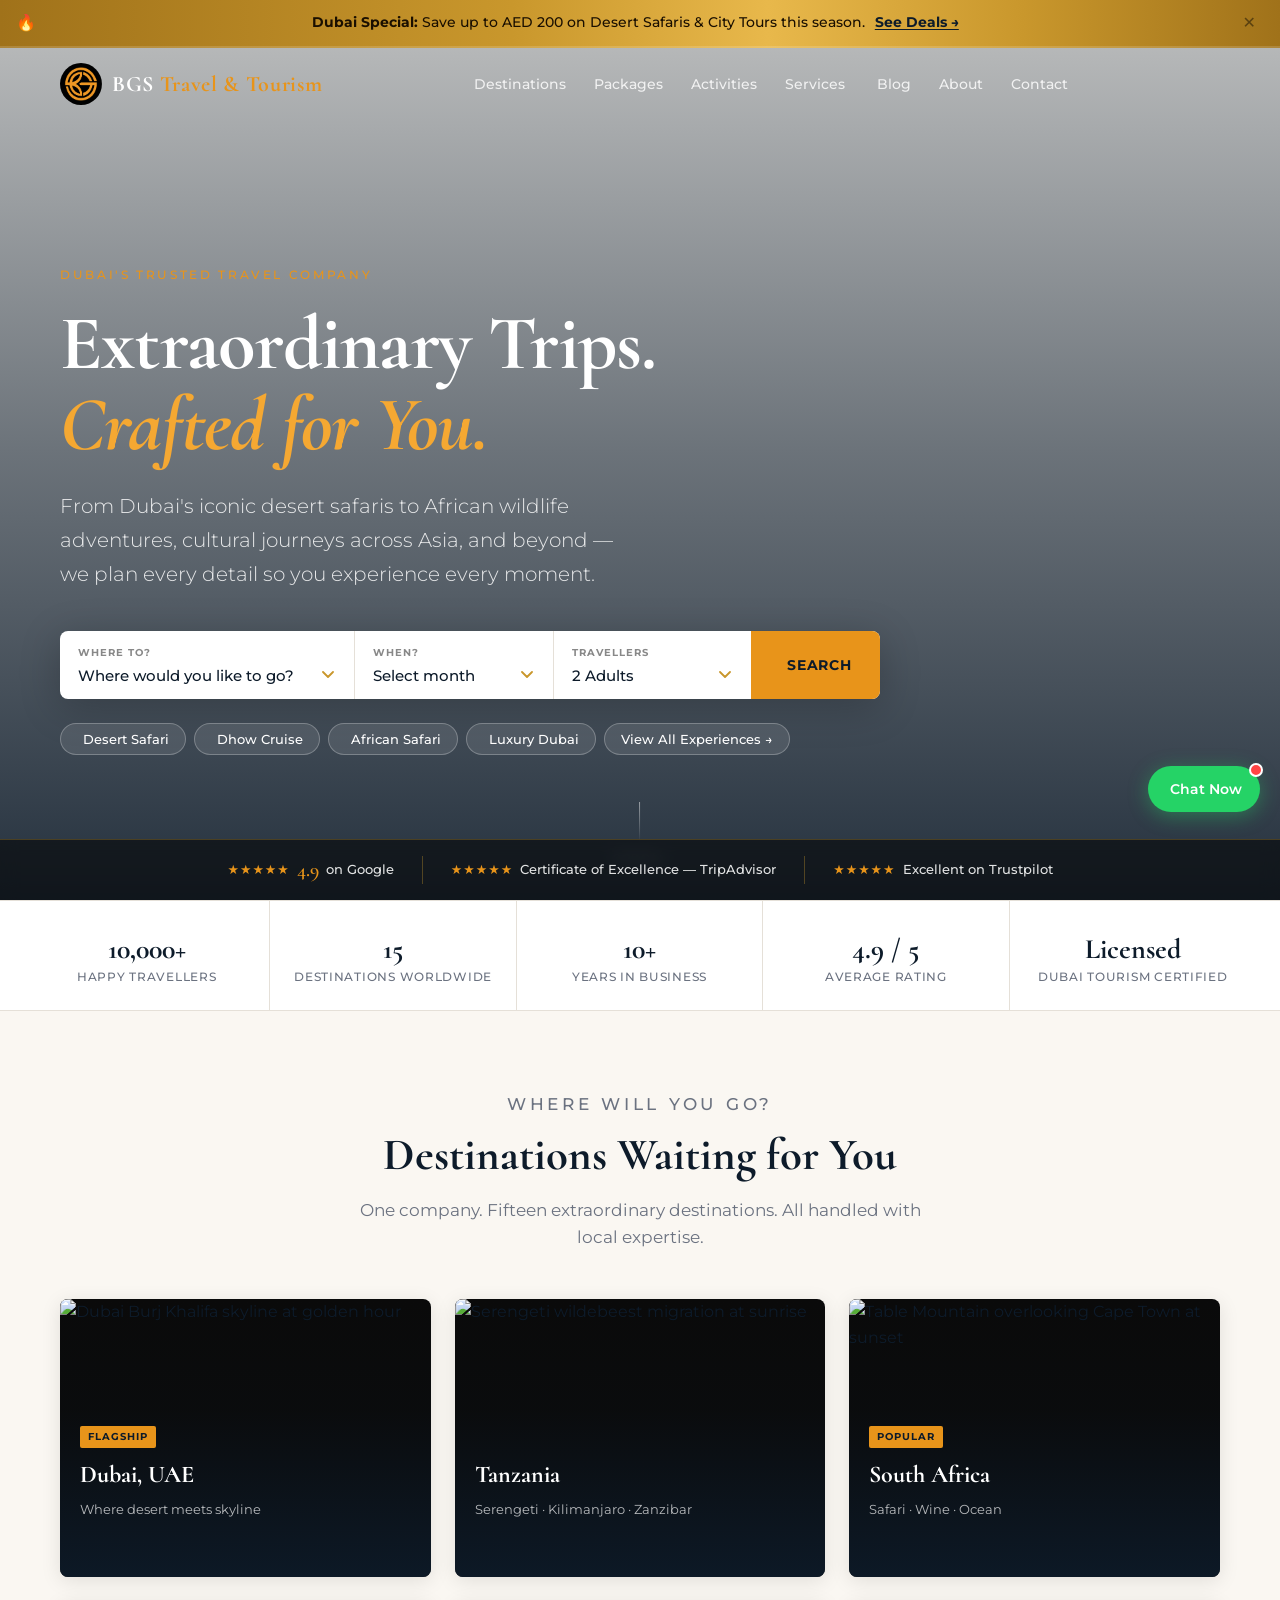
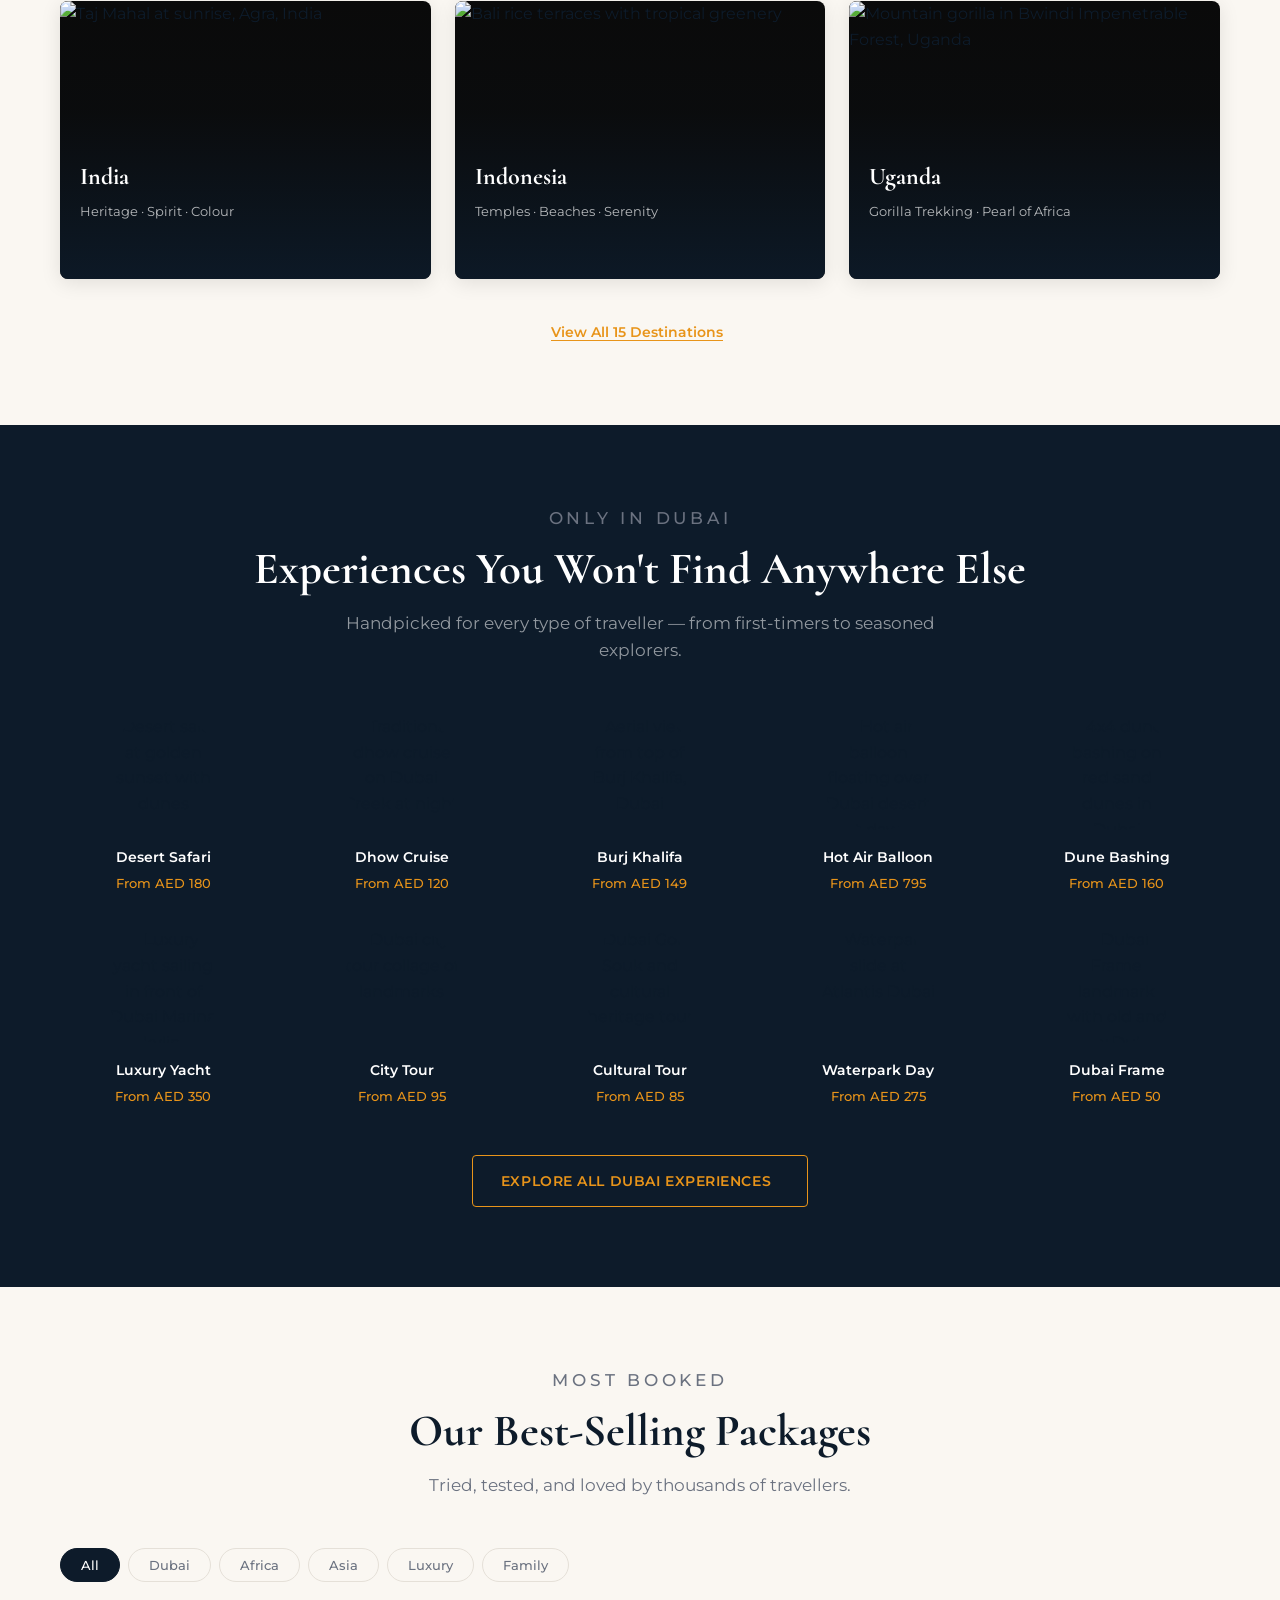
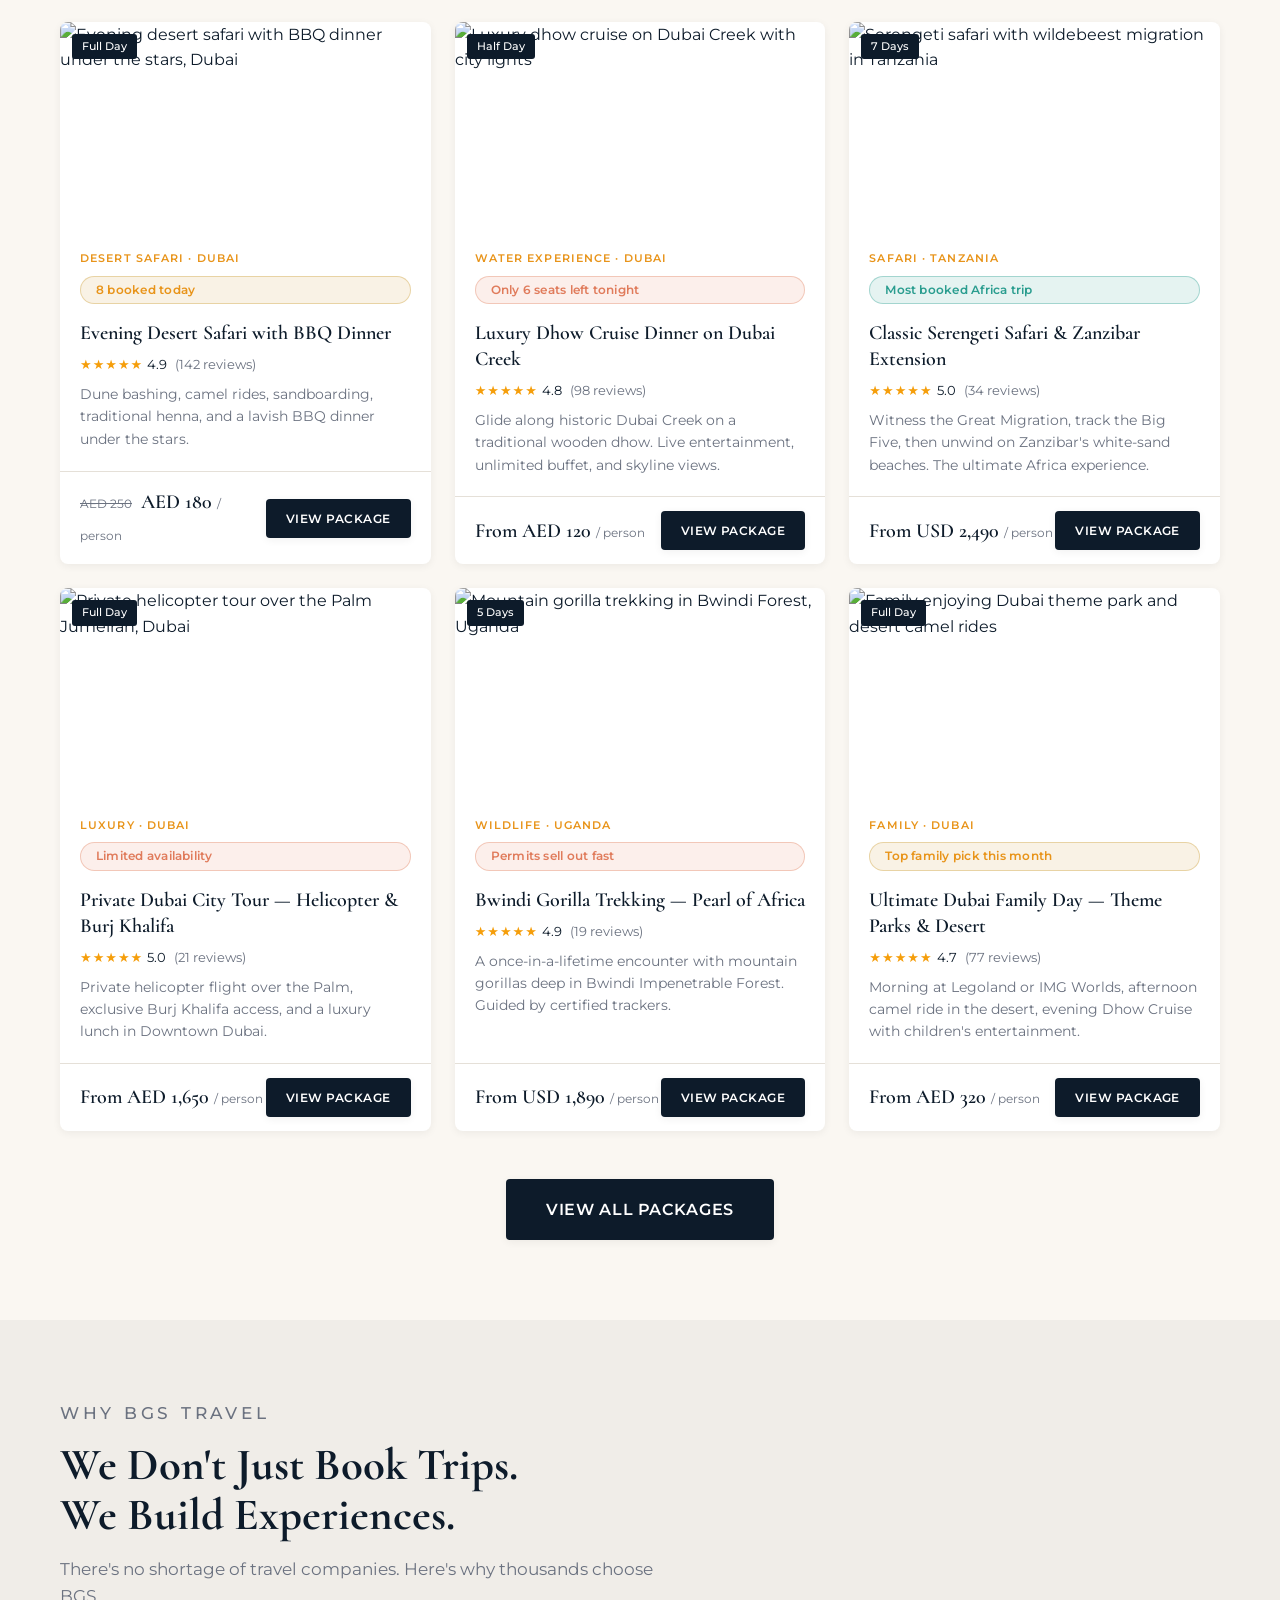
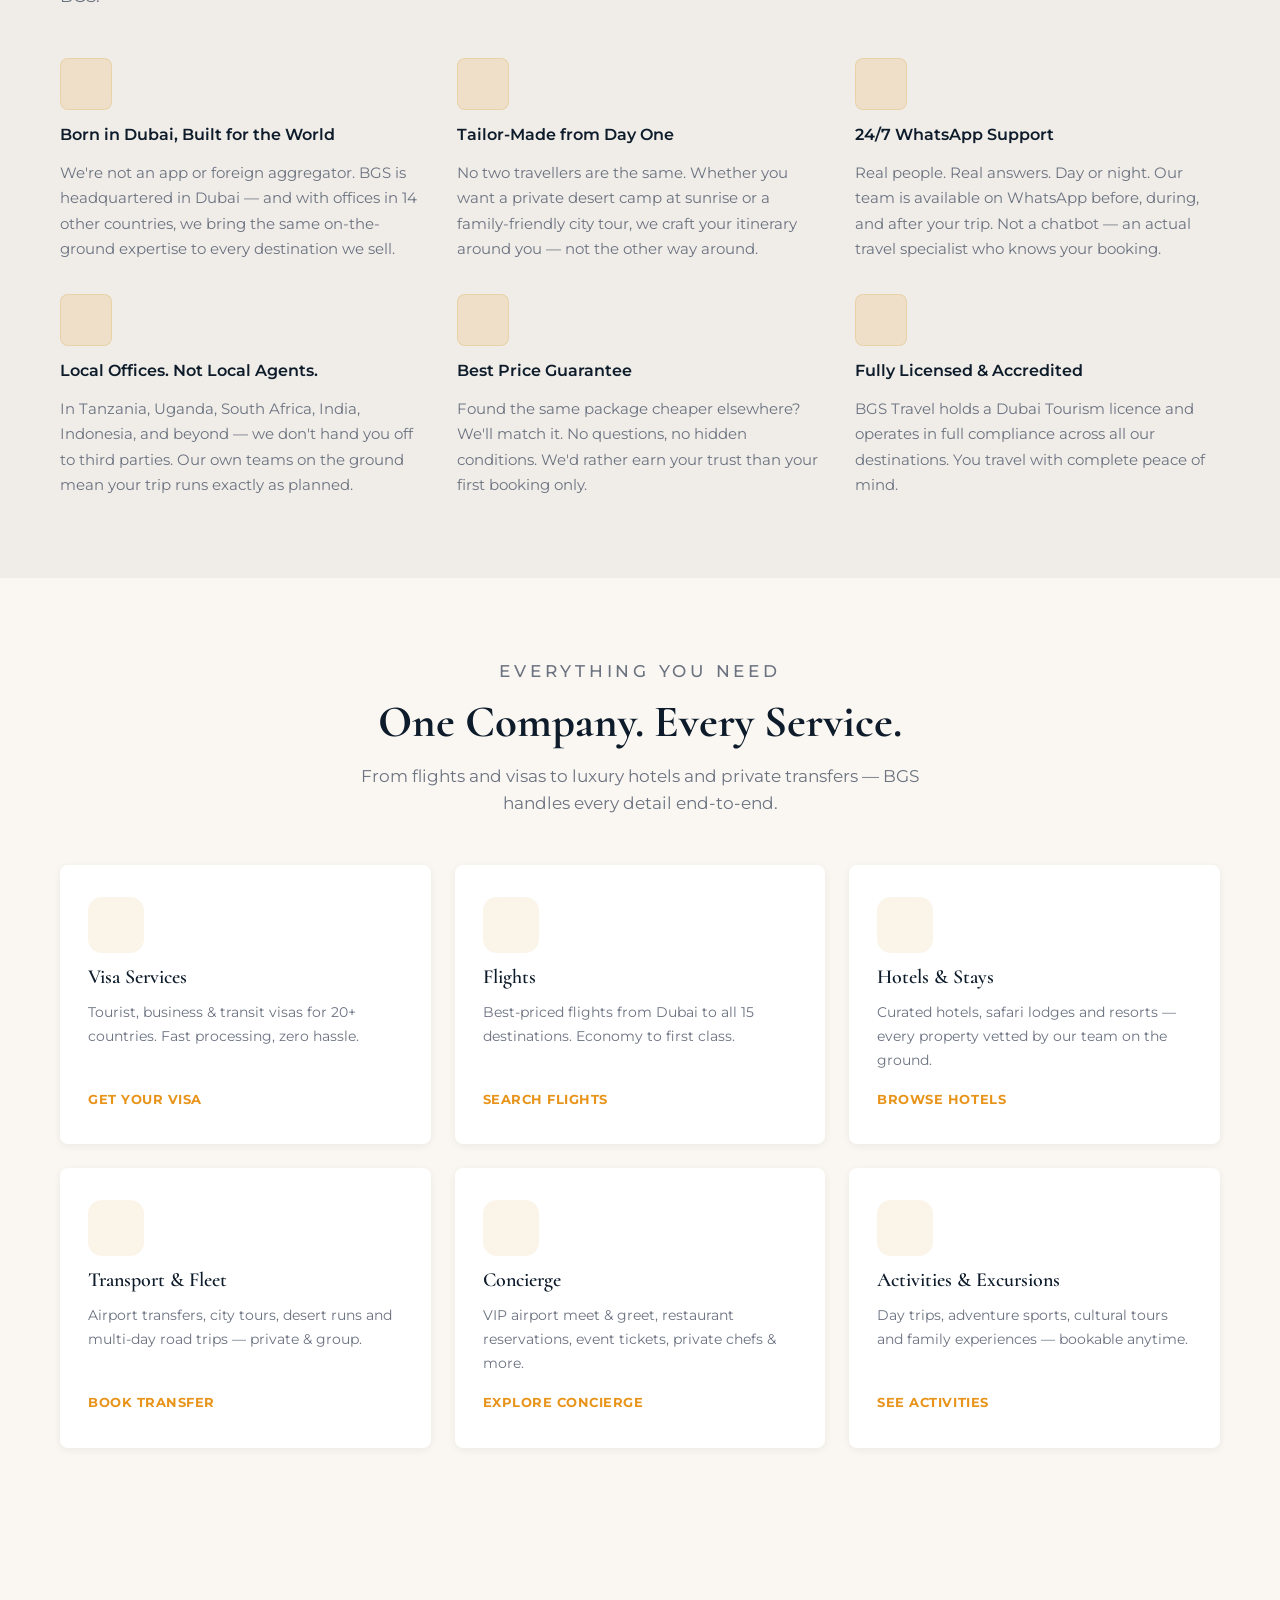
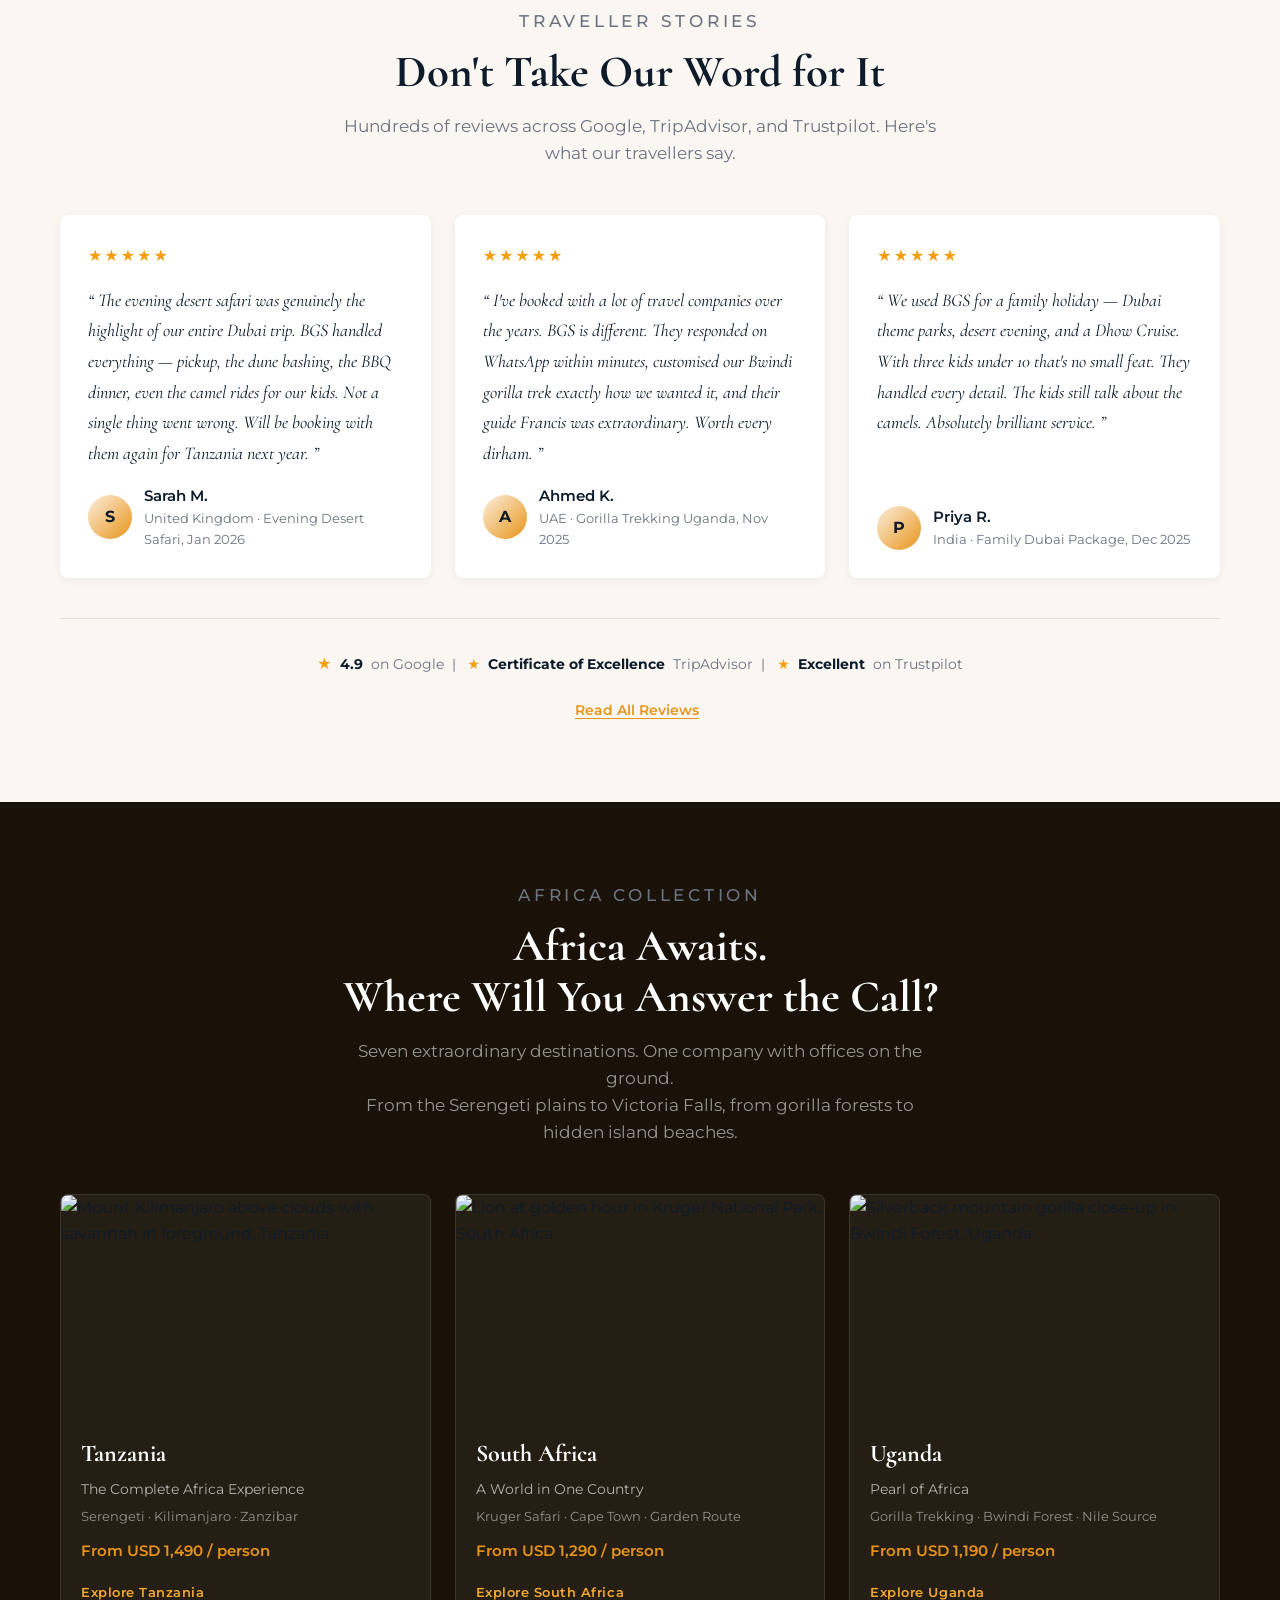
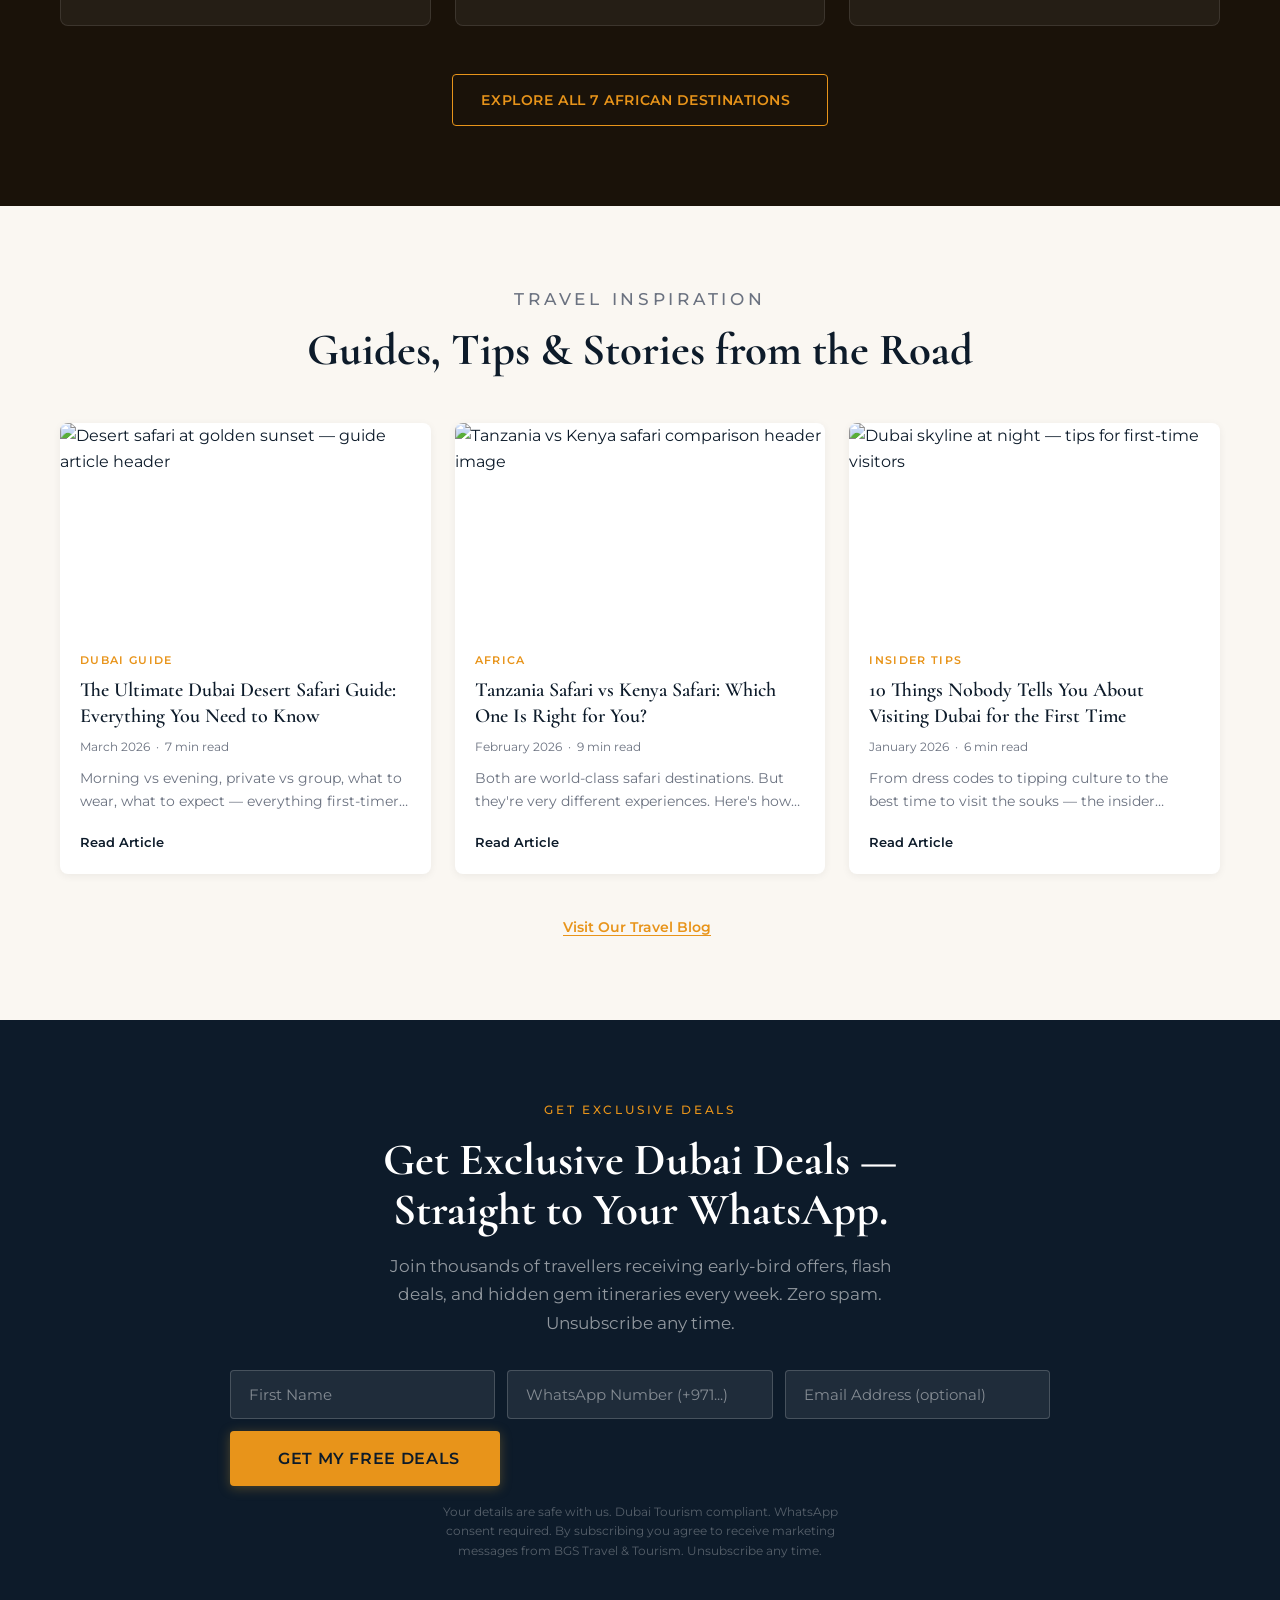
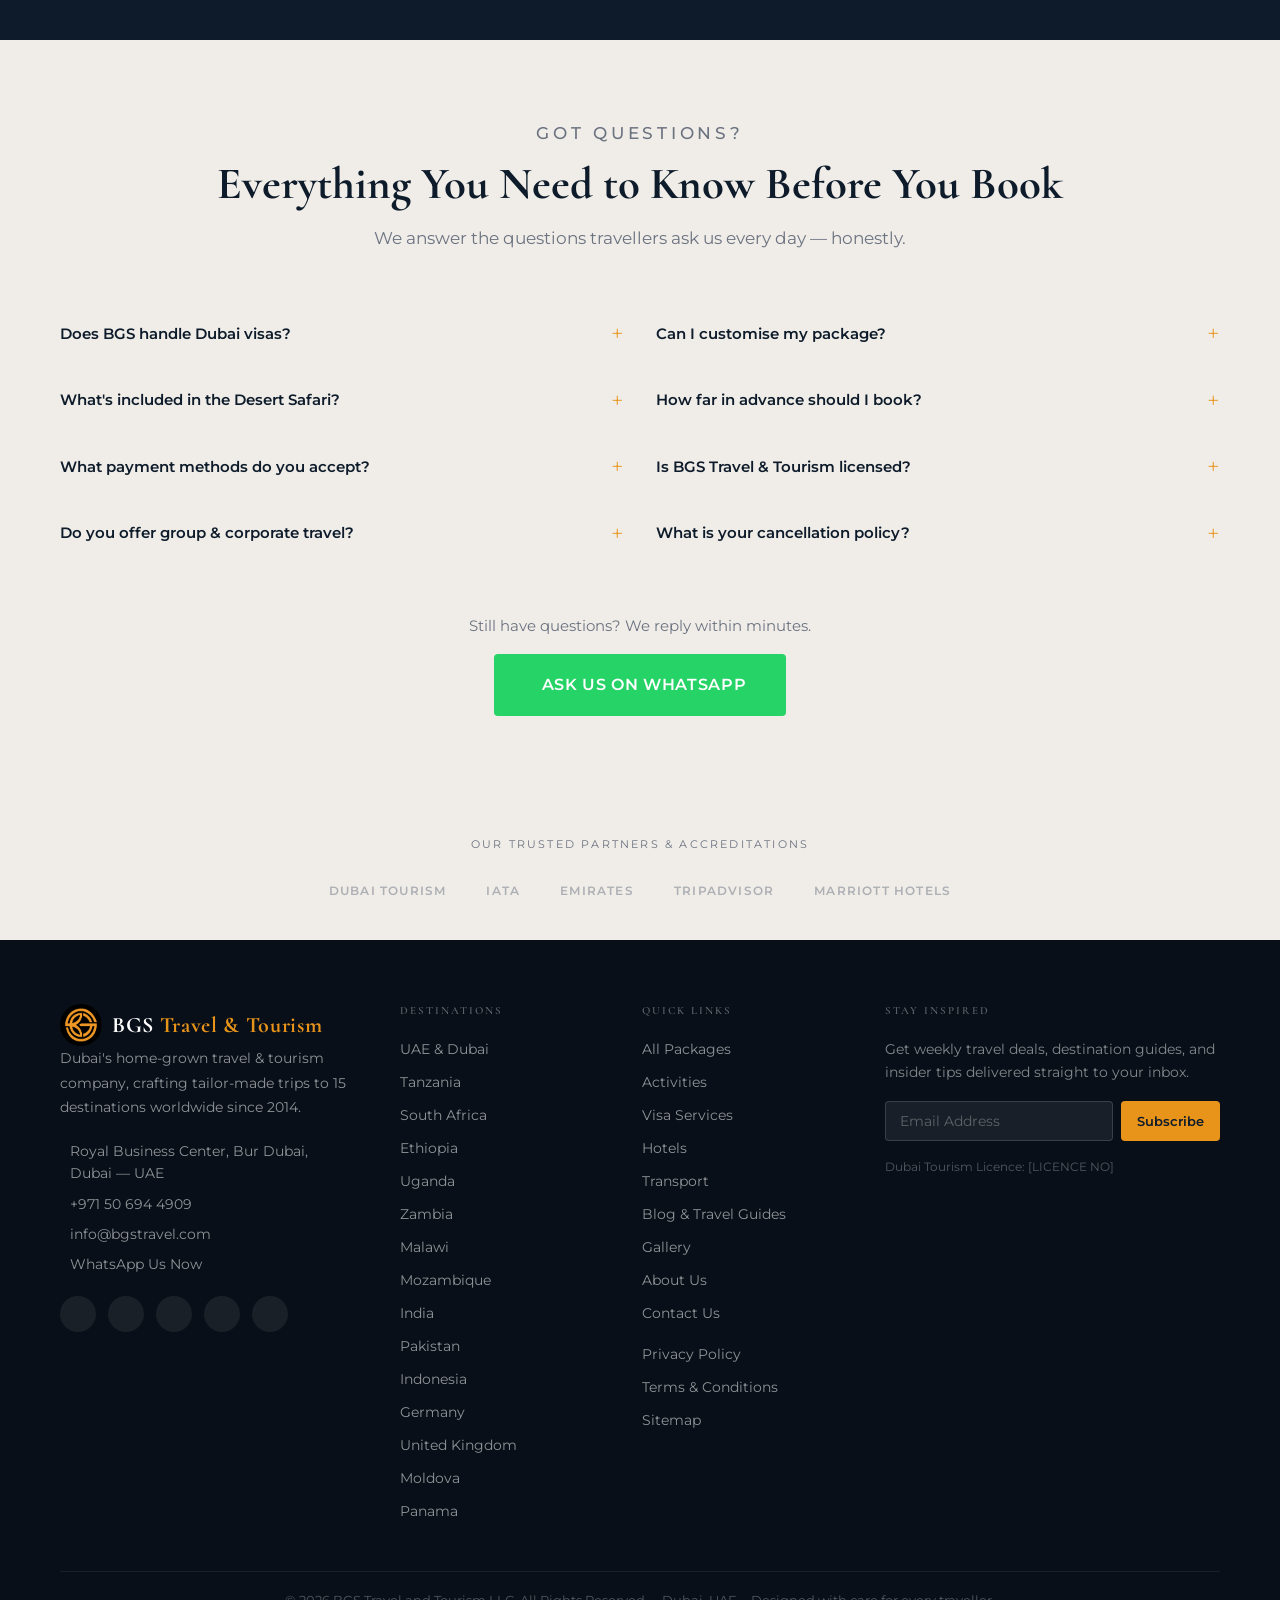
==== src/index.html @ de98aa69 "Initial BGS Travel & Tourism website" ====
<!DOCTYPE html>
<html lang="en">
<head>
  <meta charset="UTF-8" />
  <meta name="viewport" content="width=device-width, initial-scale=1.0" />
  <title>BGS Travel &amp; Tourism | Dubai Tours, Safari Packages &amp; Worldwide Trips</title>
  <meta name="description" content="Dubai's trusted travel company. Expert-crafted desert safaris, dhow cruises, African safaris, and tailor-made trips to 15 destinations worldwide. Get a free quote today." />
  <meta property="og:title" content="BGS Travel &amp; Tourism | Dubai Tours, Safari Packages &amp; Worldwide Trips" />
  <meta property="og:description" content="Dubai's trusted travel company. Expert-crafted desert safaris, dhow cruises, African safaris, and tailor-made trips to 15 destinations worldwide." />
  <meta property="og:type" content="website" />
  <meta property="og:image" content="https://bgstravelandtourism.netlify.app/assets/images/BGS Logo white and black_1.png" />
  <meta property="og:url" content="https://bgstravelandtourism.netlify.app/" />
  <meta property="og:site_name" content="BGS Travel &amp; Tourism" />
  <meta name="twitter:card" content="summary_large_image" />
  <meta name="twitter:title" content="BGS Travel &amp; Tourism | Dubai Tours, Safari &amp; Worldwide Trips" />
  <meta name="twitter:description" content="Dubai's trusted travel company. Desert safaris, dhow cruises, African safaris &amp; tailor-made trips to 15 destinations. Get a free quote today." />
  <meta name="geo.region" content="AE-DU" />
  <meta name="geo.placename" content="Dubai, UAE" />
  <link rel="canonical" href="https://bgstravelandtourism.netlify.app/" />
  <link rel="stylesheet" href="css/style.css" />
  <link rel="icon" type="image/png" href="assets/images/BGS Logo white and black_1.png" />
  <link rel="apple-touch-icon" href="assets/images/BGS Logo white and black_1.png" />
  <!-- Remix Icons (free open source icon set) -->
  <link href="https://cdn.jsdelivr.net/npm/remixicon@4.3.0/fonts/remixicon.css" rel="stylesheet" />

  <!-- JSON-LD Structured Data -->
  <script type="application/ld+json">
  {
    "@context": "https://schema.org",
    "@graph": [
      {
        "@type": "TravelAgency",
        "@id": "https://bgstravelandtourism.netlify.app/#organization",
        "name": "BGS Travel & Tourism",
        "url": "https://bgstravelandtourism.netlify.app/",
        "logo": "https://bgstravelandtourism.netlify.app/assets/images/BGS Logo white and black_1.png",
        "description": "Dubai-based travel and tourism company offering bespoke packages, tours, and excursions across UAE and 14 global destinations.",
        "address": {
          "@type": "PostalAddress",
          "streetAddress": "Royal Business Center, Bur Dubai",
          "addressLocality": "Dubai",
          "addressCountry": "AE"
        },
        "telephone": "+971506944909",
        "email": "info@bgstravel.com",
        "contactPoint": {
          "@type": "ContactPoint",
          "telephone": "+971506944909",
          "contactType": "customer service",
          "availableLanguage": ["English", "Arabic", "Hindi", "Urdu"]
        },
        "sameAs": [],
        "areaServed": ["AE","TZ","ZA","UG","ET","ZM","MW","MZ","IN","PK","ID","DE","GB","MD","PA"],
        "priceRange": "$$",
        "aggregateRating": {
          "@type": "AggregateRating",
          "ratingValue": "4.9",
          "reviewCount": "342",
          "bestRating": "5"
        }
      },
      {
        "@type": "WebSite",
        "@id": "https://bgstravelandtourism.netlify.app/#website",
        "url": "https://bgstravelandtourism.netlify.app/",
        "name": "BGS Travel & Tourism",
        "publisher": {"@id": "https://bgstravelandtourism.netlify.app/#organization"},
        "potentialAction": {
          "@type": "SearchAction",
          "target": "https://bgstravelandtourism.netlify.app/packages.html?destination={search_term_string}",
          "query-input": "required name=search_term_string"
        }
      },
      {
        "@type": "FAQPage",
        "mainEntity": [
          {
            "@type": "Question",
            "name": "Does BGS Travel & Tourism arrange Dubai visas?",
            "acceptedAnswer": {
              "@type": "Answer",
              "text": "Yes. BGS Travel & Tourism handles UAE tourist visas, transit visas, and residency visas end-to-end. We also process East Africa eVisas, Schengen, UK, India, and 20+ other country visas with a 98% approval rate."
            }
          },
          {
            "@type": "Question",
            "name": "How do I book a desert safari in Dubai?",
            "acceptedAnswer": {
              "@type": "Answer",
              "text": "Simply WhatsApp us on +971 50 694 4909 or use our online booking form. We offer morning, evening, and overnight desert safari options with pickup from all Dubai hotels."
            }
          },
          {
            "@type": "Question",
            "name": "Do you offer custom/private tour packages?",
            "acceptedAnswer": {
              "@type": "Answer",
              "text": "Absolutely. All BGS packages can be fully customised — private transport, custom itineraries, solo, couple, family or group travel. Contact us on WhatsApp and we'll design your perfect trip."
            }
          },
          {
            "@type": "Question",
            "name": "Which African countries does BGS Travel cover?",
            "acceptedAnswer": {
              "@type": "Answer",
              "text": "BGS Travel & Tourism has offices in Tanzania, South Africa, Uganda, Ethiopia, Zambia, Malawi, and Mozambique. We offer safaris, gorilla trekking, Victoria Falls tours, and more across East and Southern Africa."
            }
          },
          {
            "@type": "Question",
            "name": "Is BGS Travel & Tourism licensed in Dubai?",
            "acceptedAnswer": {
              "@type": "Answer",
              "text": "Yes. BGS Travel & Tourism holds a valid Dubai Tourism licence and is fully compliant with all UAE travel regulations. We are also IATA-affiliated."
            }
          },
          {
            "@type": "Question",
            "name": "What payment methods do you accept?",
            "acceptedAnswer": {
              "@type": "Answer",
              "text": "We accept bank transfers, cash, credit/debit cards, and online payment links. Full payment or deposit options are available depending on the package."
            }
          }
        ]
      }
    ]
  }
  </script>
</head>
<body>

<!-- ============================================================
     ANNOUNCEMENT BAR — CRO: Urgency + Offer
     ============================================================ -->
<div class="announcement-bar" id="announcementBar" role="banner" aria-label="Special offer">
  <div class="announcement-bar__inner">
    <span class="announcement-bar__icon">🔥</span>
    <span class="announcement-bar__text">
      <strong>Dubai Special:</strong> Save up to AED 200 on Desert Safaris &amp; City Tours this season.
      <a href="#packages" class="announcement-bar__link">See Deals →</a>
    </span>
    <button class="announcement-bar__close" id="announcementClose" aria-label="Dismiss announcement">✕</button>
  </div>
</div>

<!-- ============================================================
     NAVIGATION
     ============================================================ -->
<nav class="nav" id="mainNav" role="navigation" aria-label="Main navigation">
  <div class="nav__inner">

    <!-- Logo -->
    <a href="index.html" class="nav__logo" aria-label="BGS Travel &amp; Tourism — Home">
      <img src="assets/images/BGS Logo white and black_1.png" alt="BGS Travel &amp; Tourism" class="nav__logo-img" />
      <span class="nav__logo-text">BGS <span>Travel & Tourism</span></span>
    </a>

    <!-- Desktop links -->
    <ul class="nav__links" role="list">
      <li><a href="destinations.html" class="nav__link">Destinations</a></li>
      <li><a href="packages.html" class="nav__link">Packages</a></li>
      <li><a href="activities.html" class="nav__link">Activities</a></li>
      <li class="nav__dropdown-wrap">
        <button class="nav__link nav__link--dropdown" aria-expanded="false" aria-haspopup="true" id="servicesDropBtn">
          Services <i class="ri-arrow-down-s-line nav__dropdown-arrow"></i>
        </button>
        <ul class="nav__dropdown" role="menu" aria-labelledby="servicesDropBtn">
          <li role="none"><a href="visa.html"       class="nav__dropdown-item" role="menuitem"><i class="ri-passport-line"></i>        Visa Services</a></li>
          <li role="none"><a href="flights.html"    class="nav__dropdown-item" role="menuitem"><i class="ri-flight-takeoff-line"></i>  Flights</a></li>
          <li role="none"><a href="hotels.html"     class="nav__dropdown-item" role="menuitem"><i class="ri-hotel-line"></i>           Hotels &amp; Stays</a></li>
          <li role="none"><a href="transport.html"  class="nav__dropdown-item" role="menuitem"><i class="ri-car-line"></i>             Transport &amp; Fleet</a></li>
          <li role="none"><a href="concierge.html"  class="nav__dropdown-item" role="menuitem"><i class="ri-vip-crown-line"></i>       Concierge</a></li>
        </ul>
      </li>
      <li><a href="#blog" class="nav__link">Blog</a></li>
      <li><a href="about.html" class="nav__link">About</a></li>
      <li><a href="contact.html" class="nav__link">Contact</a></li>
    </ul>

    <!-- Actions -->
    <div class="nav__actions">
      <a href="https://wa.me/971506944909?text=Hi%20BGS%20Travel%2C%20I%27d%20like%20to%20plan%20a%20trip"
         class="btn btn--primary btn--sm"
         target="_blank"
         rel="noopener noreferrer"
         style="display:none"
         id="navBookBtn">
        Book Now
      </a>
      <!-- Hamburger -->
      <button class="nav__hamburger" id="hamburgerBtn" aria-label="Open menu" aria-expanded="false">
        <span></span><span></span><span></span>
      </button>
    </div>
  </div>
</nav>

<!-- Mobile drawer overlay -->
<div class="nav__overlay" id="navOverlay" aria-hidden="true"></div>

<!-- Mobile drawer -->
<aside class="nav__drawer" id="navDrawer" aria-label="Mobile navigation" aria-hidden="true">
  <div class="nav__drawer-header">
    <div class="nav__logo">
      <img src="assets/images/BGS Logo white and black_1.png" alt="BGS Travel &amp; Tourism" class="nav__logo-img" />
      <span class="nav__logo-text">BGS <span>Travel & Tourism</span></span>
    </div>
    <button class="nav__drawer-close" id="drawerClose" aria-label="Close menu">&#x2715;</button>
  </div>

  <nav class="nav__drawer-links">
    <a href="destinations.html" class="nav__drawer-link"><i class="ri-map-pin-line"></i> Destinations</a>
    <a href="packages.html" class="nav__drawer-link"><i class="ri-suitcase-line"></i> Packages</a>
    <a href="activities.html" class="nav__drawer-link"><i class="ri-riding-line"></i> Activities</a>

    <!-- Services accordion -->
    <button class="nav__drawer-link nav__drawer-accordion" id="drawerServicesBtn" aria-expanded="false">
      <span><i class="ri-service-line"></i> Services</span>
      <i class="ri-arrow-down-s-line nav__drawer-accordion-arrow"></i>
    </button>
    <div class="nav__drawer-subnav" id="drawerServicesNav" aria-hidden="true">
      <a href="visa.html"       class="nav__drawer-sublink"><i class="ri-passport-line"></i>       Visa Services</a>
      <a href="flights.html"    class="nav__drawer-sublink"><i class="ri-flight-takeoff-line"></i> Flights</a>
      <a href="hotels.html"     class="nav__drawer-sublink"><i class="ri-hotel-line"></i>          Hotels &amp; Stays</a>
      <a href="transport.html"  class="nav__drawer-sublink"><i class="ri-car-line"></i>            Transport &amp; Fleet</a>
      <a href="concierge.html"  class="nav__drawer-sublink"><i class="ri-vip-crown-line"></i>      Concierge</a>
    </div>

    <a href="#blog" class="nav__drawer-link"><i class="ri-article-line"></i> Blog</a>
    <a href="about.html" class="nav__drawer-link"><i class="ri-team-line"></i> About Us</a>
    <a href="contact.html" class="nav__drawer-link"><i class="ri-phone-line"></i> Contact</a>
  </nav>

  <div class="nav__drawer-cta">
    <a href="https://wa.me/971506944909?text=Hi%20BGS%20Travel%2C%20I%27d%20like%20to%20plan%20a%20trip"
       class="btn btn--primary btn--full"
       target="_blank" rel="noopener noreferrer">
      <i class="ri-whatsapp-line"></i> Book Now on WhatsApp
    </a>
  </div>
</aside>


<!-- ============================================================
     SECTION 1 — HERO
     ============================================================ -->
<section class="hero" id="home" aria-label="Hero — BGS Travel and Tourism">

  <div class="hero__bg" aria-hidden="true">
    <!--
      PRODUCTION: Replace this div with a <video> tag:
      <video class="hero__video" autoplay muted loop playsinline poster="assets/images/hero-fallback.jpg">
        <source src="assets/video/dubai-hero.webm" type="video/webm">
        <source src="assets/video/dubai-hero.mp4" type="video/mp4">
      </video>
    -->
    <img
      class="hero__img"
      src="https://images.unsplash.com/photo-1580674684081-7617fbf3d745?w=1920&q=80"
      alt="Dubai skyline at golden hour with Burj Khalifa and desert dunes"
      loading="eager"
      fetchpriority="high"
    />
  </div>
  <div class="hero__overlay" aria-hidden="true"></div>

  <div class="hero__content">
    <p class="eyebrow hero__eyebrow">Dubai's Trusted Travel Company</p>

    <h1 class="hero__headline">
      Extraordinary Trips.<br>
      <em>Crafted for You.</em>
    </h1>

    <p class="hero__sub">
      From Dubai's iconic desert safaris to African wildlife adventures, cultural journeys across Asia, and beyond — we plan every detail so you experience every moment.
    </p>

    <!-- Quick Search -->
    <div class="hero__search" role="search" aria-label="Search packages">
      <div class="hero__search-group hero__search-group--dest">
        <label class="hero__search-label" for="searchDestination">Where to?</label>
        <select id="searchDestination" class="hero__search-select" aria-label="Select destination">
          <option value="" disabled selected>Where would you like to go?</option>
          <optgroup label="UAE">
            <option>Dubai</option>
            <option>Abu Dhabi</option>
          </optgroup>
          <optgroup label="Africa">
            <option>Tanzania</option>
            <option>South Africa</option>
            <option>Uganda</option>
            <option>Ethiopia</option>
            <option>Zambia</option>
            <option>Malawi</option>
            <option>Mozambique</option>
          </optgroup>
          <optgroup label="Asia">
            <option>India</option>
            <option>Pakistan</option>
            <option>Indonesia</option>
          </optgroup>
          <optgroup label="Europe &amp; Americas">
            <option>Germany</option>
            <option>United Kingdom</option>
            <option>Moldova</option>
            <option>Panama</option>
          </optgroup>
        </select>
      </div>
      <div class="hero__search-group">
        <label class="hero__search-label" for="searchMonth">When?</label>
        <select id="searchMonth" class="hero__search-select" aria-label="Select travel month">
          <option value="" disabled selected>Select month</option>
          <option>April 2026</option>
          <option>May 2026</option>
          <option>June 2026</option>
          <option>July 2026</option>
          <option>August 2026</option>
          <option>September 2026</option>
          <option>October 2026</option>
          <option>November 2026</option>
          <option>December 2026</option>
        </select>
      </div>
      <div class="hero__search-group hero__search-group--last">
        <label class="hero__search-label" for="searchTravellers">Travellers</label>
        <select id="searchTravellers" class="hero__search-select" aria-label="Number of travellers">
          <option>1 Adult</option>
          <option selected>2 Adults</option>
          <option>2 Adults + 1 Child</option>
          <option>2 Adults + 2 Children</option>
          <option>Group (5+)</option>
        </select>
      </div>
      <button class="hero__search-submit" type="button" aria-label="Search packages">
        <i class="ri-search-line"></i> Search
      </button>
    </div>

    <!-- Quick-access pills -->
    <div class="hero__pills" role="list" aria-label="Popular experiences">
      <button class="hero__pill" role="listitem">
        <i class="ri-sun-line"></i> Desert Safari
      </button>
      <button class="hero__pill" role="listitem">
        <i class="ri-ship-line"></i> Dhow Cruise
      </button>
      <button class="hero__pill" role="listitem">
        <i class="ri-leaf-line"></i> African Safari
      </button>
      <button class="hero__pill" role="listitem">
        <i class="ri-vip-crown-line"></i> Luxury Dubai
      </button>
      <button class="hero__pill" role="listitem">
        View All Experiences &rarr;
      </button>
    </div>
  </div>

  <div class="hero__scroll" aria-hidden="true">
    <div class="hero__scroll-line"></div>
    <span>Scroll</span>
  </div>

  <!-- Hero trust strip -->
  <div class="hero__trust-strip">
    <div class="hero__trust-inner">
      <a href="#reviews" class="hero__trust-item">
        <span class="hero__trust-stars">★★★★★</span>
        <span class="hero__trust-score">4.9</span>
        <span class="hero__trust-label">on Google</span>
      </a>
      <span class="hero__trust-divider" aria-hidden="true"></span>
      <a href="#reviews" class="hero__trust-item">
        <span class="hero__trust-stars">★★★★★</span>
        <span class="hero__trust-label">Certificate of Excellence — TripAdvisor</span>
      </a>
      <span class="hero__trust-divider" aria-hidden="true"></span>
      <a href="#reviews" class="hero__trust-item">
        <span class="hero__trust-stars">★★★★★</span>
        <span class="hero__trust-label">Excellent on Trustpilot</span>
      </a>
    </div>
  </div>

</section>


<!-- ============================================================
     SECTION 2 — TRUST BAR
     ============================================================ -->
<div class="trust-bar" role="region" aria-label="Company statistics">
  <div class="trust-bar__inner">
    <div class="trust-bar__item">
      <div class="trust-bar__icon" aria-hidden="true"><i class="ri-group-line"></i></div>
      <div class="trust-bar__number">10,000+</div>
      <div class="trust-bar__label">Happy Travellers</div>
    </div>
    <div class="trust-bar__item">
      <div class="trust-bar__icon" aria-hidden="true"><i class="ri-map-pin-2-line"></i></div>
      <div class="trust-bar__number">15</div>
      <div class="trust-bar__label">Destinations Worldwide</div>
    </div>
    <div class="trust-bar__item">
      <div class="trust-bar__icon" aria-hidden="true"><i class="ri-calendar-check-line"></i></div>
      <div class="trust-bar__number">10+</div>
      <div class="trust-bar__label">Years in Business</div>
    </div>
    <div class="trust-bar__item">
      <div class="trust-bar__icon" aria-hidden="true"><i class="ri-star-fill"></i></div>
      <div class="trust-bar__number">4.9 / 5</div>
      <div class="trust-bar__label">Average Rating</div>
    </div>
    <div class="trust-bar__item">
      <div class="trust-bar__icon" aria-hidden="true"><i class="ri-shield-check-line"></i></div>
      <div class="trust-bar__number">Licensed</div>
      <div class="trust-bar__label">Dubai Tourism Certified</div>
    </div>
  </div>
</div>


<!-- ============================================================
     SECTION 3 — FEATURED DESTINATIONS
     ============================================================ -->
<section class="section" id="destinations" aria-labelledby="destinations-heading">
  <div class="container">
    <div class="section-header section-header--center">
      <p class="eyebrow">Where Will You Go?</p>
      <h2 id="destinations-heading">Destinations Waiting for You</h2>
      <p>One company. Fifteen extraordinary destinations. All handled with local expertise.</p>
    </div>

    <div class="grid-3" role="list" aria-label="Destination cards">

      <!-- Dubai -->
      <article class="destination-card" role="listitem">
        <img class="destination-card__img" loading="lazy"
          src="https://images.unsplash.com/photo-1512453979798-5ea266f8880c?w=800&q=75"
          alt="Dubai Burj Khalifa skyline at golden hour" />
        <div class="destination-card__overlay"></div>
        <div class="destination-card__body">
          <span class="destination-card__badge">Flagship</span>
          <div class="destination-card__name">Dubai, UAE</div>
          <div class="destination-card__tagline">Where desert meets skyline</div>
          <a href="destinations/dubai.html" class="destination-card__cta">
            Explore Packages <i class="ri-arrow-right-line"></i>
          </a>
        </div>
      </article>

      <!-- Tanzania -->
      <article class="destination-card" role="listitem">
        <img class="destination-card__img" loading="lazy"
          src="https://images.unsplash.com/photo-1516426122078-c23e76319801?w=800&q=75"
          alt="Serengeti wildebeest migration at sunrise" />
        <div class="destination-card__overlay"></div>
        <div class="destination-card__body">
          <div class="destination-card__name">Tanzania</div>
          <div class="destination-card__tagline">Serengeti &middot; Kilimanjaro &middot; Zanzibar</div>
          <a href="destinations/tanzania.html" class="destination-card__cta">
            Explore Packages <i class="ri-arrow-right-line"></i>
          </a>
        </div>
      </article>

      <!-- South Africa -->
      <article class="destination-card" role="listitem">
        <img class="destination-card__img" loading="lazy"
          src="https://images.unsplash.com/photo-1580060839134-75a5edca2e99?w=800&q=75"
          alt="Table Mountain overlooking Cape Town at sunset" />
        <div class="destination-card__overlay"></div>
        <div class="destination-card__body">
          <span class="destination-card__badge">Popular</span>
          <div class="destination-card__name">South Africa</div>
          <div class="destination-card__tagline">Safari &middot; Wine &middot; Ocean</div>
          <a href="destinations/south-africa.html" class="destination-card__cta">
            Explore Packages <i class="ri-arrow-right-line"></i>
          </a>
        </div>
      </article>

      <!-- India -->
      <article class="destination-card" role="listitem">
        <img class="destination-card__img" loading="lazy"
          src="https://images.unsplash.com/photo-1548013146-72479768bada?w=800&q=75"
          alt="Taj Mahal at sunrise, Agra, India" />
        <div class="destination-card__overlay"></div>
        <div class="destination-card__body">
          <div class="destination-card__name">India</div>
          <div class="destination-card__tagline">Heritage &middot; Spirit &middot; Colour</div>
          <a href="destinations/india.html" class="destination-card__cta">
            Explore Packages <i class="ri-arrow-right-line"></i>
          </a>
        </div>
      </article>

      <!-- Indonesia -->
      <article class="destination-card" role="listitem">
        <img class="destination-card__img" loading="lazy"
          src="https://images.unsplash.com/photo-1537996194471-e657df975ab4?w=800&q=75"
          alt="Bali rice terraces with tropical greenery" />
        <div class="destination-card__overlay"></div>
        <div class="destination-card__body">
          <div class="destination-card__name">Indonesia</div>
          <div class="destination-card__tagline">Temples &middot; Beaches &middot; Serenity</div>
          <a href="destinations/indonesia.html" class="destination-card__cta">
            Explore Packages <i class="ri-arrow-right-line"></i>
          </a>
        </div>
      </article>

      <!-- Uganda -->
      <article class="destination-card" role="listitem">
        <img class="destination-card__img" loading="lazy"
          src="https://images.unsplash.com/photo-1551969014-7d2c4cddf0b6?w=800&q=75"
          alt="Mountain gorilla in Bwindi Impenetrable Forest, Uganda" />
        <div class="destination-card__overlay"></div>
        <div class="destination-card__body">
          <div class="destination-card__name">Uganda</div>
          <div class="destination-card__tagline">Gorilla Trekking &middot; Pearl of Africa</div>
          <a href="destinations/uganda.html" class="destination-card__cta">
            Explore Packages <i class="ri-arrow-right-line"></i>
          </a>
        </div>
      </article>

    </div><!-- /grid -->

    <div class="text-center" style="margin-top:40px;">
      <a href="destinations.html" class="view-all-link">
        View All 15 Destinations <i class="ri-arrow-right-line"></i>
      </a>
    </div>
  </div>
</section>


<!-- ============================================================
     SECTION 4 — TOP DUBAI EXPERIENCES
     ============================================================ -->
<section class="section section--dark" id="activities" aria-labelledby="activities-heading">
  <div class="container">
    <div class="section-header section-header--center">
      <p class="eyebrow">Only in Dubai</p>
      <h2 id="activities-heading" style="color:var(--white);">Experiences You Won't Find Anywhere Else</h2>
      <p style="color:var(--text-ghost);">Handpicked for every type of traveller — from first-timers to seasoned explorers.</p>
    </div>

    <div class="experiences-grid" role="list" aria-label="Dubai experiences">

      <article class="experience-card" role="listitem">
        <div class="experience-card__circle">
          <img class="experience-card__img" loading="lazy"
            src="https://images.unsplash.com/photo-1547471080-7cc2caa01a7e?w=400&q=75"
            alt="Desert safari at golden sunset with dunes" />
        </div>
        <div class="experience-card__name">Desert Safari</div>
        <div class="experience-card__price">From AED 180</div>
      </article>

      <article class="experience-card" role="listitem">
        <div class="experience-card__circle">
          <img class="experience-card__img" loading="lazy"
            src="https://images.unsplash.com/photo-1548438294-1ad5d5f4f063?w=400&q=75"
            alt="Traditional dhow cruise on Dubai Creek at night" />
        </div>
        <div class="experience-card__name">Dhow Cruise</div>
        <div class="experience-card__price">From AED 120</div>
      </article>

      <article class="experience-card" role="listitem">
        <div class="experience-card__circle">
          <img class="experience-card__img" loading="lazy"
            src="https://images.unsplash.com/photo-1565552645632-d725f8bfc19a?w=400&q=75"
            alt="Aerial view from top of Burj Khalifa, Dubai" />
        </div>
        <div class="experience-card__name">Burj Khalifa</div>
        <div class="experience-card__price">From AED 149</div>
      </article>

      <article class="experience-card" role="listitem">
        <div class="experience-card__circle">
          <img class="experience-card__img" loading="lazy"
            src="https://images.unsplash.com/photo-1488085061387-422e29b40080?w=400&q=75"
            alt="Hot air balloon floating over Dubai desert at dawn" />
        </div>
        <div class="experience-card__name">Hot Air Balloon</div>
        <div class="experience-card__price">From AED 795</div>
      </article>

      <article class="experience-card" role="listitem">
        <div class="experience-card__circle">
          <img class="experience-card__img" loading="lazy"
            src="https://images.unsplash.com/photo-1506905925346-21bda4d32df4?w=400&q=75"
            alt="4x4 dune bashing on red sand dunes in Dubai" />
        </div>
        <div class="experience-card__name">Dune Bashing</div>
        <div class="experience-card__price">From AED 160</div>
      </article>

      <article class="experience-card" role="listitem">
        <div class="experience-card__circle">
          <img class="experience-card__img" loading="lazy"
            src="https://images.unsplash.com/photo-1605130284535-11dd9eedc58a?w=400&q=75"
            alt="Luxury yacht sailing in front of Dubai Marina skyline" />
        </div>
        <div class="experience-card__name">Luxury Yacht</div>
        <div class="experience-card__price">From AED 350</div>
      </article>

      <article class="experience-card" role="listitem">
        <div class="experience-card__circle">
          <img class="experience-card__img" loading="lazy"
            src="https://images.unsplash.com/photo-1512453979798-5ea266f8880c?w=400&q=75"
            alt="Dubai city tour collage of landmarks" />
        </div>
        <div class="experience-card__name">City Tour</div>
        <div class="experience-card__price">From AED 95</div>
      </article>

      <article class="experience-card" role="listitem">
        <div class="experience-card__circle">
          <img class="experience-card__img" loading="lazy"
            src="https://images.unsplash.com/photo-1526495124232-a04e1849168c?w=400&q=75"
            alt="Dubai Gold Souk and cultural heritage tour" />
        </div>
        <div class="experience-card__name">Cultural Tour</div>
        <div class="experience-card__price">From AED 85</div>
      </article>

      <article class="experience-card" role="listitem">
        <div class="experience-card__circle">
          <img class="experience-card__img" loading="lazy"
            src="https://images.unsplash.com/photo-1571902943202-507ec2618e8f?w=400&q=75"
            alt="Waterpark slide at Atlantis Dubai" />
        </div>
        <div class="experience-card__name">Waterpark Day</div>
        <div class="experience-card__price">From AED 275</div>
      </article>

      <article class="experience-card" role="listitem">
        <div class="experience-card__circle">
          <img class="experience-card__img" loading="lazy"
            src="https://images.unsplash.com/photo-1518684079-3c830dcef090?w=400&q=75"
            alt="Dubai Frame landmark with old and new Dubai views" />
        </div>
        <div class="experience-card__name">Dubai Frame</div>
        <div class="experience-card__price">From AED 50</div>
      </article>

    </div><!-- /experiences-grid -->

    <div class="text-center" style="margin-top:48px;">
      <a href="activities/dubai.html" class="btn btn--outline">
        Explore All Dubai Experiences <i class="ri-arrow-right-line"></i>
      </a>
    </div>
  </div>
</section>


<!-- ============================================================
     SECTION 5 — BEST-SELLING PACKAGES
     ============================================================ -->
<section class="section" id="packages" aria-labelledby="packages-heading">
  <div class="container">
    <div class="section-header section-header--center">
      <p class="eyebrow">Most Booked</p>
      <h2 id="packages-heading">Our Best-Selling Packages</h2>
      <p>Tried, tested, and loved by thousands of travellers.</p>
    </div>

    <!-- Filter tabs -->
    <div class="filter-tabs" role="tablist" aria-label="Filter packages by destination">
      <button class="filter-tab active" data-filter="all" role="tab" aria-selected="true">All</button>
      <button class="filter-tab" data-filter="dubai" role="tab" aria-selected="false">Dubai</button>
      <button class="filter-tab" data-filter="africa" role="tab" aria-selected="false">Africa</button>
      <button class="filter-tab" data-filter="asia" role="tab" aria-selected="false">Asia</button>
      <button class="filter-tab" data-filter="luxury" role="tab" aria-selected="false">Luxury</button>
      <button class="filter-tab" data-filter="family" role="tab" aria-selected="false">Family</button>
    </div>

    <div class="grid-3" id="packagesGrid" role="list" aria-label="Package cards">

      <!-- Card 1 — Desert Safari -->
      <article class="package-card" data-category="dubai" role="listitem">
        <div class="package-card__img-wrap">
          <img class="package-card__img" loading="lazy"
            src="https://images.unsplash.com/photo-1547471080-7cc2caa01a7e?w=700&q=75"
            alt="Evening desert safari with BBQ dinner under the stars, Dubai" />
          <span class="package-card__badge">Full Day</span>
        </div>
        <div class="package-card__body">
          <div class="package-card__category">Desert Safari &middot; Dubai</div>
          <div class="urgency-badge"><i class="ri-fire-line"></i> 8 booked today</div>
          <h3 class="package-card__title">Evening Desert Safari with BBQ Dinner</h3>
          <div class="package-card__stars">
            <span class="stars">&#9733;&#9733;&#9733;&#9733;&#9733;</span>
            <span>4.9</span>
            <span class="count">(142 reviews)</span>
          </div>
          <p class="package-card__desc">Dune bashing, camel rides, sandboarding, traditional henna, and a lavish BBQ dinner under the stars.</p>
        </div>
        <div class="package-card__footer">
          <div class="package-card__price"><span class="price-was">AED 250</span> AED 180 <span>/ person</span></div>
          <a href="packages/evening-desert-safari.html" class="btn btn--secondary btn--sm">View Package</a>
        </div>
      </article>

      <!-- Card 2 — Dhow Cruise -->
      <article class="package-card" data-category="dubai" role="listitem">
        <div class="package-card__img-wrap">
          <img class="package-card__img" loading="lazy"
            src="https://images.unsplash.com/photo-1548438294-1ad5d5f4f063?w=700&q=75"
            alt="Luxury dhow cruise on Dubai Creek with city lights" />
          <span class="package-card__badge">Half Day</span>
        </div>
        <div class="package-card__body">
          <div class="package-card__category">Water Experience &middot; Dubai</div>
          <div class="urgency-badge urgency-badge--limited"><i class="ri-time-line"></i> Only 6 seats left tonight</div>
          <h3 class="package-card__title">Luxury Dhow Cruise Dinner on Dubai Creek</h3>
          <div class="package-card__stars">
            <span class="stars">&#9733;&#9733;&#9733;&#9733;&#9733;</span>
            <span>4.8</span>
            <span class="count">(98 reviews)</span>
          </div>
          <p class="package-card__desc">Glide along historic Dubai Creek on a traditional wooden dhow. Live entertainment, unlimited buffet, and skyline views.</p>
        </div>
        <div class="package-card__footer">
          <div class="package-card__price">From AED 120 <span>/ person</span></div>
          <a href="packages/dhow-cruise-dubai.html" class="btn btn--secondary btn--sm">View Package</a>
        </div>
      </article>

      <!-- Card 3 — Serengeti -->
      <article class="package-card" data-category="africa" role="listitem">
        <div class="package-card__img-wrap">
          <img class="package-card__img" loading="lazy"
            src="https://images.unsplash.com/photo-1516426122078-c23e76319801?w=700&q=75"
            alt="Serengeti safari with wildebeest migration in Tanzania" />
          <span class="package-card__badge">7 Days</span>
        </div>
        <div class="package-card__body">
          <div class="package-card__category">Safari &middot; Tanzania</div>
          <div class="urgency-badge urgency-badge--popular"><i class="ri-star-line"></i> Most booked Africa trip</div>
          <h3 class="package-card__title">Classic Serengeti Safari &amp; Zanzibar Extension</h3>
          <div class="package-card__stars">
            <span class="stars">&#9733;&#9733;&#9733;&#9733;&#9733;</span>
            <span>5.0</span>
            <span class="count">(34 reviews)</span>
          </div>
          <p class="package-card__desc">Witness the Great Migration, track the Big Five, then unwind on Zanzibar's white-sand beaches. The ultimate Africa experience.</p>
        </div>
        <div class="package-card__footer">
          <div class="package-card__price">From USD 2,490 <span>/ person</span></div>
          <a href="packages/serengeti-safari-zanzibar.html" class="btn btn--secondary btn--sm">View Package</a>
        </div>
      </article>

      <!-- Card 4 — Luxury Dubai -->
      <article class="package-card" data-category="dubai luxury" role="listitem">
        <div class="package-card__img-wrap">
          <img class="package-card__img" loading="lazy"
            src="https://images.unsplash.com/photo-1436491865332-7a61a109cc05?w=700&q=75"
            alt="Private helicopter tour over the Palm Jumeirah, Dubai" />
          <span class="package-card__badge">Full Day</span>
        </div>
        <div class="package-card__body">
          <div class="package-card__category">Luxury &middot; Dubai</div>
          <div class="urgency-badge urgency-badge--limited"><i class="ri-vip-diamond-line"></i> Limited availability</div>
          <h3 class="package-card__title">Private Dubai City Tour — Helicopter &amp; Burj Khalifa</h3>
          <div class="package-card__stars">
            <span class="stars">&#9733;&#9733;&#9733;&#9733;&#9733;</span>
            <span>5.0</span>
            <span class="count">(21 reviews)</span>
          </div>
          <p class="package-card__desc">Private helicopter flight over the Palm, exclusive Burj Khalifa access, and a luxury lunch in Downtown Dubai.</p>
        </div>
        <div class="package-card__footer">
          <div class="package-card__price">From AED 1,650 <span>/ person</span></div>
          <a href="packages/private-dubai-helicopter.html" class="btn btn--secondary btn--sm">View Package</a>
        </div>
      </article>

      <!-- Card 5 — Uganda Gorilla -->
      <article class="package-card" data-category="africa" role="listitem">
        <div class="package-card__img-wrap">
          <img class="package-card__img" loading="lazy"
            src="https://images.unsplash.com/photo-1551969014-7d2c4cddf0b6?w=700&q=75"
            alt="Mountain gorilla trekking in Bwindi Forest, Uganda" />
          <span class="package-card__badge">5 Days</span>
        </div>
        <div class="package-card__body">
          <div class="package-card__category">Wildlife &middot; Uganda</div>
          <div class="urgency-badge urgency-badge--limited"><i class="ri-alert-line"></i> Permits sell out fast</div>
          <h3 class="package-card__title">Bwindi Gorilla Trekking — Pearl of Africa</h3>
          <div class="package-card__stars">
            <span class="stars">&#9733;&#9733;&#9733;&#9733;&#9733;</span>
            <span>4.9</span>
            <span class="count">(19 reviews)</span>
          </div>
          <p class="package-card__desc">A once-in-a-lifetime encounter with mountain gorillas deep in Bwindi Impenetrable Forest. Guided by certified trackers.</p>
        </div>
        <div class="package-card__footer">
          <div class="package-card__price">From USD 1,890 <span>/ person</span></div>
          <a href="packages/bwindi-gorilla-trekking.html" class="btn btn--secondary btn--sm">View Package</a>
        </div>
      </article>

      <!-- Card 6 — Family Dubai -->
      <article class="package-card" data-category="dubai family" role="listitem">
        <div class="package-card__img-wrap">
          <img class="package-card__img" loading="lazy"
            src="https://images.unsplash.com/photo-1476514525535-07fb3b4ae5f1?w=700&q=75"
            alt="Family enjoying Dubai theme park and desert camel rides" />
          <span class="package-card__badge">Full Day</span>
        </div>
        <div class="package-card__body">
          <div class="package-card__category">Family &middot; Dubai</div>
          <div class="urgency-badge"><i class="ri-heart-line"></i> Top family pick this month</div>
          <h3 class="package-card__title">Ultimate Dubai Family Day — Theme Parks &amp; Desert</h3>
          <div class="package-card__stars">
            <span class="stars">&#9733;&#9733;&#9733;&#9733;&#9733;</span>
            <span>4.7</span>
            <span class="count">(77 reviews)</span>
          </div>
          <p class="package-card__desc">Morning at Legoland or IMG Worlds, afternoon camel ride in the desert, evening Dhow Cruise with children's entertainment.</p>
        </div>
        <div class="package-card__footer">
          <div class="package-card__price">From AED 320 <span>/ person</span></div>
          <a href="packages/dubai-family-day.html" class="btn btn--secondary btn--sm">View Package</a>
        </div>
      </article>

    </div><!-- /packages grid -->

    <div class="text-center" style="margin-top:48px;">
      <a href="packages.html" class="btn btn--secondary btn--lg">View All Packages</a>
    </div>
  </div>
</section>


<!-- ============================================================
     SECTION 6 — WHY CHOOSE BGS
     ============================================================ -->
<section class="section section--sand" aria-labelledby="why-bgs-heading">
  <div class="container">
    <div style="display:grid; gap:64px; align-items:center;" class="why-grid">
      <div>
        <div class="section-header">
          <p class="eyebrow">Why BGS Travel</p>
          <h2 id="why-bgs-heading">We Don't Just Book Trips.<br>We Build Experiences.</h2>
          <p>There's no shortage of travel companies. Here's why thousands choose BGS.</p>
        </div>

        <div class="usp-grid">

          <div class="usp-item">
            <div class="usp-item__icon" aria-hidden="true"><i class="ri-map-pin-line"></i></div>
            <div class="usp-item__title">Born in Dubai, Built for the World</div>
            <p class="usp-item__body">We're not an app or foreign aggregator. BGS is headquartered in Dubai — and with offices in 14 other countries, we bring the same on-the-ground expertise to every destination we sell.</p>
          </div>

          <div class="usp-item">
            <div class="usp-item__icon" aria-hidden="true"><i class="ri-sparkling-line"></i></div>
            <div class="usp-item__title">Tailor-Made from Day One</div>
            <p class="usp-item__body">No two travellers are the same. Whether you want a private desert camp at sunrise or a family-friendly city tour, we craft your itinerary around you — not the other way around.</p>
          </div>

          <div class="usp-item">
            <div class="usp-item__icon" aria-hidden="true"><i class="ri-whatsapp-line"></i></div>
            <div class="usp-item__title">24/7 WhatsApp Support</div>
            <p class="usp-item__body">Real people. Real answers. Day or night. Our team is available on WhatsApp before, during, and after your trip. Not a chatbot — an actual travel specialist who knows your booking.</p>
          </div>

          <div class="usp-item">
            <div class="usp-item__icon" aria-hidden="true"><i class="ri-building-4-line"></i></div>
            <div class="usp-item__title">Local Offices. Not Local Agents.</div>
            <p class="usp-item__body">In Tanzania, Uganda, South Africa, India, Indonesia, and beyond — we don't hand you off to third parties. Our own teams on the ground mean your trip runs exactly as planned.</p>
          </div>

          <div class="usp-item">
            <div class="usp-item__icon" aria-hidden="true"><i class="ri-price-tag-3-line"></i></div>
            <div class="usp-item__title">Best Price Guarantee</div>
            <p class="usp-item__body">Found the same package cheaper elsewhere? We'll match it. No questions, no hidden conditions. We'd rather earn your trust than your first booking only.</p>
          </div>

          <div class="usp-item">
            <div class="usp-item__icon" aria-hidden="true"><i class="ri-award-line"></i></div>
            <div class="usp-item__title">Fully Licensed &amp; Accredited</div>
            <p class="usp-item__body">BGS Travel holds a Dubai Tourism licence and operates in full compliance across all our destinations. You travel with complete peace of mind.</p>
          </div>

        </div>
      </div>
    </div>
  </div>
</section>


<!-- ============================================================
     SECTION 7 — SERVICES
     ============================================================ -->
<section class="section" id="services" aria-labelledby="services-heading">
  <div class="container">
    <div class="section-header section-header--center">
      <p class="eyebrow">Everything You Need</p>
      <h2 id="services-heading">One Company. Every Service.</h2>
      <p>From flights and visas to luxury hotels and private transfers — BGS handles every detail end-to-end.</p>
    </div>

    <div class="services-grid">

      <a href="visa.html" class="service-card">
        <div class="service-card__icon"><i class="ri-passport-line"></i></div>
        <h3 class="service-card__title">Visa Services</h3>
        <p class="service-card__desc">Tourist, business & transit visas for 20+ countries. Fast processing, zero hassle.</p>
        <span class="service-card__cta">Get Your Visa <i class="ri-arrow-right-line"></i></span>
      </a>

      <a href="flights.html" class="service-card">
        <div class="service-card__icon"><i class="ri-flight-takeoff-line"></i></div>
        <h3 class="service-card__title">Flights</h3>
        <p class="service-card__desc">Best-priced flights from Dubai to all 15 destinations. Economy to first class.</p>
        <span class="service-card__cta">Search Flights <i class="ri-arrow-right-line"></i></span>
      </a>

      <a href="hotels.html" class="service-card">
        <div class="service-card__icon"><i class="ri-hotel-line"></i></div>
        <h3 class="service-card__title">Hotels & Stays</h3>
        <p class="service-card__desc">Curated hotels, safari lodges and resorts — every property vetted by our team on the ground.</p>
        <span class="service-card__cta">Browse Hotels <i class="ri-arrow-right-line"></i></span>
      </a>

      <a href="transport.html" class="service-card">
        <div class="service-card__icon"><i class="ri-car-line"></i></div>
        <h3 class="service-card__title">Transport & Fleet</h3>
        <p class="service-card__desc">Airport transfers, city tours, desert runs and multi-day road trips — private & group.</p>
        <span class="service-card__cta">Book Transfer <i class="ri-arrow-right-line"></i></span>
      </a>

      <a href="concierge.html" class="service-card">
        <div class="service-card__icon"><i class="ri-vip-crown-line"></i></div>
        <h3 class="service-card__title">Concierge</h3>
        <p class="service-card__desc">VIP airport meet &amp; greet, restaurant reservations, event tickets, private chefs &amp; more.</p>
        <span class="service-card__cta">Explore Concierge <i class="ri-arrow-right-line"></i></span>
      </a>

      <a href="activities.html" class="service-card">
        <div class="service-card__icon"><i class="ri-riding-line"></i></div>
        <h3 class="service-card__title">Activities & Excursions</h3>
        <p class="service-card__desc">Day trips, adventure sports, cultural tours and family experiences — bookable anytime.</p>
        <span class="service-card__cta">See Activities <i class="ri-arrow-right-line"></i></span>
      </a>

    </div>
  </div>
</section>


<!-- ============================================================
     SECTION 8 — REVIEWS
     ============================================================ -->
<section class="section" aria-labelledby="reviews-heading">
  <div class="container">
    <div class="section-header section-header--center">
      <p class="eyebrow">Traveller Stories</p>
      <h2 id="reviews-heading">Don't Take Our Word for It</h2>
      <p>Hundreds of reviews across Google, TripAdvisor, and Trustpilot. Here's what our travellers say.</p>
    </div>

    <div class="grid-3" role="list" aria-label="Customer reviews">

      <article class="review-card" role="listitem">
        <div class="review-card__stars" aria-label="5 out of 5 stars">&#9733;&#9733;&#9733;&#9733;&#9733;</div>
        <blockquote class="review-card__quote">
          The evening desert safari was genuinely the highlight of our entire Dubai trip. BGS handled everything — pickup, the dune bashing, the BBQ dinner, even the camel rides for our kids. Not a single thing went wrong. Will be booking with them again for Tanzania next year.
        </blockquote>
        <div class="review-card__author">
          <div class="review-card__avatar" aria-hidden="true">S</div>
          <div>
            <div class="review-card__name">Sarah M.</div>
            <div class="review-card__trip">United Kingdom &middot; Evening Desert Safari, Jan 2026</div>
          </div>
        </div>
      </article>

      <article class="review-card" role="listitem">
        <div class="review-card__stars" aria-label="5 out of 5 stars">&#9733;&#9733;&#9733;&#9733;&#9733;</div>
        <blockquote class="review-card__quote">
          I've booked with a lot of travel companies over the years. BGS is different. They responded on WhatsApp within minutes, customised our Bwindi gorilla trek exactly how we wanted it, and their guide Francis was extraordinary. Worth every dirham.
        </blockquote>
        <div class="review-card__author">
          <div class="review-card__avatar" aria-hidden="true">A</div>
          <div>
            <div class="review-card__name">Ahmed K.</div>
            <div class="review-card__trip">UAE &middot; Gorilla Trekking Uganda, Nov 2025</div>
          </div>
        </div>
      </article>

      <article class="review-card" role="listitem">
        <div class="review-card__stars" aria-label="5 out of 5 stars">&#9733;&#9733;&#9733;&#9733;&#9733;</div>
        <blockquote class="review-card__quote">
          We used BGS for a family holiday — Dubai theme parks, desert evening, and a Dhow Cruise. With three kids under 10 that's no small feat. They handled every detail. The kids still talk about the camels. Absolutely brilliant service.
        </blockquote>
        <div class="review-card__author">
          <div class="review-card__avatar" aria-hidden="true">P</div>
          <div>
            <div class="review-card__name">Priya R.</div>
            <div class="review-card__trip">India &middot; Family Dubai Package, Dec 2025</div>
          </div>
        </div>
      </article>

    </div><!-- /reviews grid -->

    <!-- Trust badges -->
    <div class="text-center" style="margin-top:40px; padding-top:32px; border-top:1px solid var(--border-sand);">
      <div style="display:flex; flex-wrap:wrap; justify-content:center; align-items:center; gap:32px; margin-bottom:20px;">
        <div style="display:flex;align-items:center;gap:8px;font-size:0.875rem;color:var(--text-muted);">
          <span style="color:var(--star);font-size:1rem;">&#9733;</span>
          <strong style="color:var(--text-primary);">4.9</strong> on Google &nbsp;|&nbsp;
          <span style="color:var(--star);">&#9733;</span>
          <strong style="color:var(--text-primary);">Certificate of Excellence</strong> TripAdvisor &nbsp;|&nbsp;
          <span style="color:var(--star);">&#9733;</span>
          <strong style="color:var(--text-primary);">Excellent</strong> on Trustpilot
        </div>
      </div>
      <a href="reviews.html" class="view-all-link">Read All Reviews <i class="ri-arrow-right-line"></i></a>
    </div>
  </div>
</section>


<!-- ============================================================
     SECTION 8 — AFRICA COLLECTION
     ============================================================ -->
<section class="section section--earth" id="africa" aria-labelledby="africa-heading"
  style="background-image:url('https://images.unsplash.com/photo-1516426122078-c23e76319801?w=1920&q=40'); background-size:cover; background-position:center; background-blend-mode:multiply;">
  <div class="container">
    <div class="section-header section-header--center">
      <p class="eyebrow">Africa Collection</p>
      <h2 id="africa-heading" style="color:var(--white);">Africa Awaits.<br>Where Will You Answer the Call?</h2>
      <p style="color:var(--text-ghost);">Seven extraordinary destinations. One company with offices on the ground.<br>From the Serengeti plains to Victoria Falls, from gorilla forests to hidden island beaches.</p>
    </div>

    <div class="grid-3" role="list" aria-label="Africa destination cards">

      <article class="africa-card" role="listitem">
        <img class="africa-card__img" loading="lazy"
          src="https://images.unsplash.com/photo-1523805009345-7448845a9e53?w=700&q=75"
          alt="Mount Kilimanjaro above clouds with savannah in foreground, Tanzania" />
        <div class="africa-card__body">
          <div class="africa-card__name">Tanzania</div>
          <div class="africa-card__tagline">The Complete Africa Experience</div>
          <div class="africa-card__highlights">Serengeti &middot; Kilimanjaro &middot; Zanzibar</div>
          <div class="africa-card__price">From USD 1,490 / person</div>
          <a href="destinations/tanzania.html" class="africa-card__link">
            Explore Tanzania <i class="ri-arrow-right-line"></i>
          </a>
        </div>
      </article>

      <article class="africa-card" role="listitem">
        <img class="africa-card__img" loading="lazy"
          src="https://images.unsplash.com/photo-1580060839134-75a5edca2e99?w=700&q=75"
          alt="Lion at golden hour in Kruger National Park, South Africa" />
        <div class="africa-card__body">
          <div class="africa-card__name">South Africa</div>
          <div class="africa-card__tagline">A World in One Country</div>
          <div class="africa-card__highlights">Kruger Safari &middot; Cape Town &middot; Garden Route</div>
          <div class="africa-card__price">From USD 1,290 / person</div>
          <a href="destinations/south-africa.html" class="africa-card__link">
            Explore South Africa <i class="ri-arrow-right-line"></i>
          </a>
        </div>
      </article>

      <article class="africa-card" role="listitem">
        <img class="africa-card__img" loading="lazy"
          src="https://images.unsplash.com/photo-1551969014-7d2c4cddf0b6?w=700&q=75"
          alt="Silverback mountain gorilla close-up in Bwindi Forest, Uganda" />
        <div class="africa-card__body">
          <div class="africa-card__name">Uganda</div>
          <div class="africa-card__tagline">Pearl of Africa</div>
          <div class="africa-card__highlights">Gorilla Trekking &middot; Bwindi Forest &middot; Nile Source</div>
          <div class="africa-card__price">From USD 1,190 / person</div>
          <a href="destinations/uganda.html" class="africa-card__link">
            Explore Uganda <i class="ri-arrow-right-line"></i>
          </a>
        </div>
      </article>

    </div><!-- /africa grid -->

    <div class="text-center" style="margin-top:48px;">
      <a href="destinations/africa.html" class="btn btn--outline">
        Explore All 7 African Destinations <i class="ri-arrow-right-line"></i>
      </a>
    </div>
  </div>
</section>


<!-- ============================================================
     SECTION 9 — LATEST BLOG
     ============================================================ -->
<section class="section" id="blog" aria-labelledby="blog-heading">
  <div class="container">
    <div class="section-header section-header--center">
      <p class="eyebrow">Travel Inspiration</p>
      <h2 id="blog-heading">Guides, Tips &amp; Stories from the Road</h2>
    </div>

    <div class="grid-3" role="list" aria-label="Blog post cards">

      <article class="blog-card" role="listitem">
        <div class="blog-card__img-wrap">
          <img class="blog-card__img" loading="lazy"
            src="https://images.unsplash.com/photo-1547471080-7cc2caa01a7e?w=700&q=75"
            alt="Desert safari at golden sunset — guide article header" />
        </div>
        <div class="blog-card__body">
          <div class="blog-card__category">Dubai Guide</div>
          <h3 class="blog-card__title">The Ultimate Dubai Desert Safari Guide: Everything You Need to Know</h3>
          <div class="blog-card__meta">March 2026 &nbsp;&middot;&nbsp; 7 min read</div>
          <p class="blog-card__excerpt">Morning vs evening, private vs group, what to wear, what to expect — everything first-timers need covered in one guide.</p>
          <a href="blog/dubai-desert-safari-guide.html" class="blog-card__link">
            Read Article <i class="ri-arrow-right-line"></i>
          </a>
        </div>
      </article>

      <article class="blog-card" role="listitem">
        <div class="blog-card__img-wrap">
          <img class="blog-card__img" loading="lazy"
            src="https://images.unsplash.com/photo-1516426122078-c23e76319801?w=700&q=75"
            alt="Tanzania vs Kenya safari comparison header image" />
        </div>
        <div class="blog-card__body">
          <div class="blog-card__category">Africa</div>
          <h3 class="blog-card__title">Tanzania Safari vs Kenya Safari: Which One Is Right for You?</h3>
          <div class="blog-card__meta">February 2026 &nbsp;&middot;&nbsp; 9 min read</div>
          <p class="blog-card__excerpt">Both are world-class safari destinations. But they're very different experiences. Here's how to decide which one to book first.</p>
          <a href="blog/tanzania-vs-kenya-safari.html" class="blog-card__link">
            Read Article <i class="ri-arrow-right-line"></i>
          </a>
        </div>
      </article>

      <article class="blog-card" role="listitem">
        <div class="blog-card__img-wrap">
          <img class="blog-card__img" loading="lazy"
            src="https://images.unsplash.com/photo-1512453979798-5ea266f8880c?w=700&q=75"
            alt="Dubai skyline at night — tips for first-time visitors" />
        </div>
        <div class="blog-card__body">
          <div class="blog-card__category">Insider Tips</div>
          <h3 class="blog-card__title">10 Things Nobody Tells You About Visiting Dubai for the First Time</h3>
          <div class="blog-card__meta">January 2026 &nbsp;&middot;&nbsp; 6 min read</div>
          <p class="blog-card__excerpt">From dress codes to tipping culture to the best time to visit the souks — the insider knowledge that makes your first trip genuinely great.</p>
          <a href="blog/first-time-dubai-tips.html" class="blog-card__link">
            Read Article <i class="ri-arrow-right-line"></i>
          </a>
        </div>
      </article>

    </div><!-- /blog grid -->

    <div class="text-center" style="margin-top:40px;">
      <a href="blog.html" class="view-all-link">Visit Our Travel Blog <i class="ri-arrow-right-line"></i></a>
    </div>
  </div>
</section>


<!-- ============================================================
     SECTION 10 — WHATSAPP LEAD CAPTURE
     ============================================================ -->
<section class="section section--dark" aria-labelledby="lead-heading">
  <div class="container text-center">
    <p class="eyebrow" style="margin-bottom:16px;">Get Exclusive Deals</p>
    <h2 id="lead-heading" style="color:var(--white); max-width:640px; margin:0 auto 16px;">
      Get Exclusive Dubai Deals — Straight to Your WhatsApp.
    </h2>
    <p style="color:var(--text-ghost); max-width:520px; margin:0 auto; font-size:1.0625rem; line-height:1.7;">
      Join thousands of travellers receiving early-bird offers, flash deals, and hidden gem itineraries every week. Zero spam. Unsubscribe any time.
    </p>

    <form class="lead-form" id="leadForm" novalidate aria-label="Subscribe for WhatsApp deals">
      <input class="lead-form__input" type="text" name="firstName" placeholder="First Name" required aria-label="First name" />
      <input class="lead-form__input" type="tel" name="whatsapp" placeholder="WhatsApp Number (+971...)" required aria-label="WhatsApp number" />
      <input class="lead-form__input" type="email" name="email" placeholder="Email Address (optional)" aria-label="Email address" />
      <button type="submit" class="btn btn--primary btn--lg" style="white-space:nowrap;">
        <i class="ri-whatsapp-line"></i> Get My Free Deals
      </button>
    </form>

    <p style="margin-top:16px; font-size:0.75rem; color:rgba(255,255,255,0.30); max-width:440px; margin:16px auto 0;">
      Your details are safe with us. Dubai Tourism compliant. WhatsApp consent required.
      By subscribing you agree to receive marketing messages from BGS Travel &amp; Tourism.
      Unsubscribe any time.
    </p>
  </div>
</section>


<!-- ============================================================
     SECTION FAQ — Objection Handling (CRO: Handles hesitation)
     ============================================================ -->
<section class="section section--sand" id="faq" aria-labelledby="faq-heading">
  <div class="container">
    <div class="section-header section-header--center">
      <p class="eyebrow">Got Questions?</p>
      <h2 id="faq-heading">Everything You Need to Know Before You Book</h2>
      <p>We answer the questions travellers ask us every day — honestly.</p>
    </div>

    <div class="faq-grid">

      <div class="faq-item" itemscope itemprop="mainEntity" itemtype="https://schema.org/Question">
        <button class="faq-question" aria-expanded="false" itemprop="name">
          Does BGS handle Dubai visas?
          <i class="ri-add-line faq-icon"></i>
        </button>
        <div class="faq-answer" itemscope itemprop="acceptedAnswer" itemtype="https://schema.org/Answer">
          <p itemprop="text">Yes — end to end. UAE tourist visas (30 &amp; 90 day), transit visas, residency visas. We also process East Africa eVisas, Schengen, UK, India and 20+ other country visas. 98% approval rate. <a href="visa.html" style="color:var(--gold);font-weight:600;">See all visa services →</a></p>
        </div>
      </div>

      <div class="faq-item" itemscope itemprop="mainEntity" itemtype="https://schema.org/Question">
        <button class="faq-question" aria-expanded="false" itemprop="name">
          Can I customise my package?
          <i class="ri-add-line faq-icon"></i>
        </button>
        <div class="faq-answer" itemscope itemprop="acceptedAnswer" itemtype="https://schema.org/Answer">
          <p itemprop="text">Absolutely. Every BGS package is fully flexible — private transport, custom dates, solo, couple, family or group travel. Just WhatsApp us and we'll build your itinerary from scratch.</p>
        </div>
      </div>

      <div class="faq-item" itemscope itemprop="mainEntity" itemtype="https://schema.org/Question">
        <button class="faq-question" aria-expanded="false" itemprop="name">
          What's included in the Desert Safari?
          <i class="ri-add-line faq-icon"></i>
        </button>
        <div class="faq-answer" itemscope itemprop="acceptedAnswer" itemtype="https://schema.org/Answer">
          <p itemprop="text">Hotel pickup &amp; drop-off, dune bashing, camel ride, sandboarding, henna, traditional dress, BBQ dinner, live entertainment, and soft drinks. Alcohol available at additional cost.</p>
        </div>
      </div>

      <div class="faq-item" itemscope itemprop="mainEntity" itemtype="https://schema.org/Question">
        <button class="faq-question" aria-expanded="false" itemprop="name">
          How far in advance should I book?
          <i class="ri-add-line faq-icon"></i>
        </button>
        <div class="faq-answer" itemscope itemprop="acceptedAnswer" itemtype="https://schema.org/Answer">
          <p itemprop="text">Dubai day trips can often be booked same-day. For African safaris, gorilla trekking permits, and international packages we recommend booking 2–4 weeks in advance. Peak season (Oct–Feb) books up fast.</p>
        </div>
      </div>

      <div class="faq-item" itemscope itemprop="mainEntity" itemtype="https://schema.org/Question">
        <button class="faq-question" aria-expanded="false" itemprop="name">
          What payment methods do you accept?
          <i class="ri-add-line faq-icon"></i>
        </button>
        <div class="faq-answer" itemscope itemprop="acceptedAnswer" itemtype="https://schema.org/Answer">
          <p itemprop="text">Bank transfer, cash, credit/debit card, and secure online payment links. Deposit options available on multi-day packages. Receipts issued for all bookings.</p>
        </div>
      </div>

      <div class="faq-item" itemscope itemprop="mainEntity" itemtype="https://schema.org/Question">
        <button class="faq-question" aria-expanded="false" itemprop="name">
          Is BGS Travel &amp; Tourism licensed?
          <i class="ri-add-line faq-icon"></i>
        </button>
        <div class="faq-answer" itemscope itemprop="acceptedAnswer" itemtype="https://schema.org/Answer">
          <p itemprop="text">Yes. We hold a valid Dubai Department of Economy &amp; Tourism licence and are fully IATA-affiliated. You travel with complete peace of mind and full consumer protection.</p>
        </div>
      </div>

      <div class="faq-item" itemscope itemprop="mainEntity" itemtype="https://schema.org/Question">
        <button class="faq-question" aria-expanded="false" itemprop="name">
          Do you offer group &amp; corporate travel?
          <i class="ri-add-line faq-icon"></i>
        </button>
        <div class="faq-answer" itemscope itemprop="acceptedAnswer" itemtype="https://schema.org/Answer">
          <p itemprop="text">Yes — we specialise in corporate incentive travel, team outings, MICE events, and large group packages. Dedicated account manager, bulk discounts, and full event coordination available.</p>
        </div>
      </div>

      <div class="faq-item" itemscope itemprop="mainEntity" itemtype="https://schema.org/Question">
        <button class="faq-question" aria-expanded="false" itemprop="name">
          What is your cancellation policy?
          <i class="ri-add-line faq-icon"></i>
        </button>
        <div class="faq-answer" itemscope itemprop="acceptedAnswer" itemtype="https://schema.org/Answer">
          <p itemprop="text">Day trips: free cancellation up to 24 hours before. Multi-day packages: free cancellation up to 72 hours before. African safaris and international packages: 7 days notice. Full details in your booking confirmation.</p>
        </div>
      </div>

    </div><!-- /faq-grid -->

    <div class="text-center" style="margin-top:48px;">
      <p style="color:var(--text-muted);font-size:0.9375rem;margin-bottom:16px;">Still have questions? We reply within minutes.</p>
      <a href="https://wa.me/971506944909?text=Hi%20BGS%20Travel%2C%20I%20have%20a%20question%20about%20booking"
         class="btn btn--whatsapp btn--lg" target="_blank" rel="noopener noreferrer">
        <i class="ri-whatsapp-line"></i> Ask Us on WhatsApp
      </a>
    </div>
  </div>
</section>


<!-- ============================================================
     SECTION 11 — PARTNERS
     ============================================================ -->
<div class="partners-bar" role="region" aria-label="Partners and accreditations">
  <div class="container">
    <p class="partners-bar__label">Our Trusted Partners &amp; Accreditations</p>
    <div class="partners-bar__logos">
      <!-- Replace with actual partner logo <img> tags -->
      <span style="font-size:0.75rem;font-weight:600;letter-spacing:0.1em;text-transform:uppercase;color:var(--text-muted);opacity:0.5;">Dubai Tourism</span>
      <span style="font-size:0.75rem;font-weight:600;letter-spacing:0.1em;text-transform:uppercase;color:var(--text-muted);opacity:0.5;">IATA</span>
      <span style="font-size:0.75rem;font-weight:600;letter-spacing:0.1em;text-transform:uppercase;color:var(--text-muted);opacity:0.5;">Emirates</span>
      <span style="font-size:0.75rem;font-weight:600;letter-spacing:0.1em;text-transform:uppercase;color:var(--text-muted);opacity:0.5;">TripAdvisor</span>
      <span style="font-size:0.75rem;font-weight:600;letter-spacing:0.1em;text-transform:uppercase;color:var(--text-muted);opacity:0.5;">Marriott Hotels</span>
    </div>
  </div>
</div>


<!-- ============================================================
     SECTION 12 — FOOTER
     ============================================================ -->
<footer class="footer" role="contentinfo">
  <div class="container">
    <div class="footer__grid">

      <!-- Col 1: About -->
      <div>
        <a href="index.html" class="nav__logo" aria-label="BGS Travel &amp; Tourism — Home">
      <img src="assets/images/BGS Logo white and black_1.png" alt="BGS Travel &amp; Tourism" class="nav__logo-img" />
      <span class="nav__logo-text">BGS <span>Travel & Tourism</span></span>
    </a>
        <p class="footer__about-text">
          Dubai's home-grown travel & tourism company, crafting tailor-made trips to 15 destinations worldwide since 2014.
        </p>
        <div>
          <div class="footer__contact-item">
            <i class="ri-map-pin-line" style="color:var(--gold);margin-top:2px;"></i>
            <span>Royal Business Center, Bur Dubai, Dubai — UAE</span>
          </div>
          <div class="footer__contact-item">
            <i class="ri-phone-line" style="color:var(--gold);"></i>
            <a href="tel:+971506944909">+971 50 694 4909</a>
          </div>
          <div class="footer__contact-item">
            <i class="ri-mail-line" style="color:var(--gold);"></i>
            <a href="mailto:info@bgsTravel.com">info@bgstravel.com</a>
          </div>
          <div class="footer__contact-item">
            <i class="ri-whatsapp-line" style="color:var(--whatsapp);"></i>
            <a href="https://wa.me/971506944909" target="_blank" rel="noopener noreferrer">WhatsApp Us Now</a>
          </div>
        </div>

        <div class="footer__social" role="list" aria-label="Social media links">
          <a href="#" class="footer__social-icon" aria-label="Instagram" role="listitem"><i class="ri-instagram-line"></i></a>
          <a href="#" class="footer__social-icon" aria-label="Facebook" role="listitem"><i class="ri-facebook-line"></i></a>
          <a href="#" class="footer__social-icon" aria-label="TikTok" role="listitem"><i class="ri-tiktok-line"></i></a>
          <a href="#" class="footer__social-icon" aria-label="YouTube" role="listitem"><i class="ri-youtube-line"></i></a>
          <a href="#" class="footer__social-icon" aria-label="LinkedIn" role="listitem"><i class="ri-linkedin-line"></i></a>
        </div>
      </div>

      <!-- Col 2: Destinations -->
      <div>
        <h3 class="footer__col-heading">Destinations</h3>
        <nav class="footer__links" aria-label="Destination links">
          <a href="destinations/dubai.html" class="footer__link">UAE &amp; Dubai</a>
          <a href="destinations/tanzania.html" class="footer__link">Tanzania</a>
          <a href="destinations/south-africa.html" class="footer__link">South Africa</a>
          <a href="destinations/ethiopia.html" class="footer__link">Ethiopia</a>
          <a href="destinations/uganda.html" class="footer__link">Uganda</a>
          <a href="destinations/zambia.html" class="footer__link">Zambia</a>
          <a href="destinations/malawi.html" class="footer__link">Malawi</a>
          <a href="destinations/mozambique.html" class="footer__link">Mozambique</a>
          <a href="destinations/india.html" class="footer__link">India</a>
          <a href="destinations/pakistan.html" class="footer__link">Pakistan</a>
          <a href="destinations/indonesia.html" class="footer__link">Indonesia</a>
          <a href="destinations/germany.html" class="footer__link">Germany</a>
          <a href="destinations/united-kingdom.html" class="footer__link">United Kingdom</a>
          <a href="destinations/moldova.html" class="footer__link">Moldova</a>
          <a href="destinations/panama.html" class="footer__link">Panama</a>
        </nav>
      </div>

      <!-- Col 3: Quick Links -->
      <div>
        <h3 class="footer__col-heading">Quick Links</h3>
        <nav class="footer__links" aria-label="Quick links">
          <a href="packages.html" class="footer__link">All Packages</a>
          <a href="activities.html" class="footer__link">Activities</a>
          <a href="visa.html" class="footer__link">Visa Services</a>
          <a href="hotels.html" class="footer__link">Hotels</a>
          <a href="transport.html" class="footer__link">Transport</a>
          <a href="blog.html" class="footer__link">Blog &amp; Travel Guides</a>
          <a href="gallery.html" class="footer__link">Gallery</a>
          <a href="about.html" class="footer__link">About Us</a>
          <a href="contact.html" class="footer__link">Contact Us</a>
          <a href="privacy.html" class="footer__link" style="margin-top:8px;">Privacy Policy</a>
          <a href="terms.html" class="footer__link">Terms &amp; Conditions</a>
          <a href="sitemap.html" class="footer__link">Sitemap</a>
        </nav>
      </div>

      <!-- Col 4: Newsletter -->
      <div>
        <h3 class="footer__col-heading">Stay Inspired</h3>
        <p class="footer__newsletter-text">
          Get weekly travel deals, destination guides, and insider tips delivered straight to your inbox.
        </p>
        <form class="footer__newsletter-form" novalidate aria-label="Newsletter signup">
          <input class="footer__newsletter-input" type="email" placeholder="Email Address" aria-label="Email address" />
          <button type="submit" class="footer__newsletter-btn">Subscribe</button>
        </form>
        <p class="footer__license">Dubai Tourism Licence: [LICENCE NO]</p>
      </div>

    </div><!-- /footer grid -->

    <div class="footer__bottom">
      <span>&copy; 2026 BGS Travel and Tourism LLC. All Rights Reserved.</span>
      <span>&middot; Dubai, UAE &middot;</span>
      <span>Designed with care for every traveller.</span>
    </div>
  </div>
</footer>


<!-- ============================================================
     EXIT-INTENT POPUP
     ============================================================ -->
<div class="popup-overlay" id="exitPopup" role="dialog" aria-modal="true" aria-labelledby="popupHeading" aria-hidden="true">
  <div class="popup">
    <div class="popup__images-wrap" style="position:relative;">
      <div class="popup__images">
        <img class="popup__img" src="https://images.unsplash.com/photo-1547471080-7cc2caa01a7e?w=250&q=60" alt="Desert safari Dubai" />
        <img class="popup__img" src="https://images.unsplash.com/photo-1516426122078-c23e76319801?w=250&q=60" alt="Tanzania safari" />
        <img class="popup__img" src="https://images.unsplash.com/photo-1537996194471-e657df975ab4?w=250&q=60" alt="Bali Indonesia" />
      </div>
      <button class="popup__close" id="popupClose" aria-label="Close popup">&#x2715;</button>
    </div>
    <div class="popup__body">
      <h3 id="popupHeading">Before You Go — Claim Your AED 200 Discount.</h3>
      <p>Valid on any Dubai or international package. One-time offer for new customers. No catch. Just great travel at a better price.</p>
      <form class="popup__form" id="popupForm" novalidate>
        <input class="popup__input" type="text" name="firstName" placeholder="First Name" aria-label="First name" />
        <input class="popup__input" type="email" name="email" placeholder="Email Address" required aria-label="Email address" />
        <input class="popup__input" type="tel" name="whatsapp" placeholder="WhatsApp Number (optional)" aria-label="WhatsApp number" />
        <button type="submit" class="btn btn--primary btn--full">
          Claim My AED 200 Discount &rarr;
        </button>
      </form>
      <span class="popup__skip" id="popupSkip" role="button" tabindex="0">
        No thanks, I'll pay full price &rarr;
      </span>
      <p style="text-align:center;font-size:0.6875rem;color:var(--text-muted);margin-top:8px;">
        One per customer. Valid 30 days from sign-up. T&amp;Cs apply.
      </p>
    </div>
  </div>
</div>


<!-- ============================================================
     STICKY MOBILE BOTTOM BAR
     ============================================================ -->
<div class="sticky-bar" role="navigation" aria-label="Mobile quick actions">
  <a href="https://wa.me/971506944909?text=Hi%20BGS%20Travel%2C%20I%27d%20like%20to%20book%20a%20trip"
     class="sticky-bar__btn sticky-bar__btn--wa"
     target="_blank" rel="noopener noreferrer"
     aria-label="Chat with us on WhatsApp">
    <i class="ri-whatsapp-line"></i> WhatsApp Us
  </a>
  <a href="contact.html" class="sticky-bar__btn sticky-bar__btn--plan" aria-label="Plan my trip">
    <i class="ri-map-2-line"></i> Plan My Trip
  </a>
</div>

<!-- ============================================================
     FLOATING WHATSAPP FAB (desktop only — mobile has sticky bar)
     ============================================================ -->
<a href="https://wa.me/971506944909?text=Hi%20BGS%20Travel%20%26%20Tourism%2C%20I%27d%20like%20to%20enquire%20about%20a%20trip"
   class="wa-fab" id="waFab" target="_blank" rel="noopener noreferrer"
   aria-label="Chat with BGS Travel on WhatsApp">
  <i class="ri-whatsapp-line wa-fab__icon"></i>
  <span class="wa-fab__label">Chat Now</span>
  <span class="wa-fab__pulse"></span>
</a>

<!-- ============================================================
     LIVE BOOKING NOTIFICATION (CRO: Social Proof Activity)
     ============================================================ -->
<div class="live-notif" id="liveNotif" aria-live="polite" aria-atomic="true">
  <div class="live-notif__avatar" aria-hidden="true">
    <i class="ri-user-smile-line"></i>
  </div>
  <div class="live-notif__body">
    <p class="live-notif__name" id="liveNotifName">Ahmed from Dubai</p>
    <p class="live-notif__action" id="liveNotifAction">just booked <strong>Desert Safari</strong></p>
    <p class="live-notif__time" id="liveNotifTime">2 minutes ago</p>
  </div>
  <button class="live-notif__close" id="liveNotifClose" aria-label="Dismiss">✕</button>
</div>

<script src="js/main.js"></script>
  <script src="https://identity.netlify.com/v1/netlify-identity-widget.js"></script>
  <script>
    if (window.netlifyIdentity) {
      window.netlifyIdentity.on("init", function(user) {
        if (!user) { window.netlifyIdentity.on("login", function() { document.location.href = "/admin/"; }); }
      });
    }
  </script>
</body>
</html>
---- src/css/style.css ----
/* ============================================================
   BGS TRAVEL & TOURISM — DESIGN SYSTEM
   Brand: Black & Gold | Travel Accent Palette
   Fonts: Cormorant (display) + Montserrat (body)
   ============================================================ */

@import url('https://fonts.googleapis.com/css2?family=Cormorant:ital,wght@0,400;0,500;0,600;0,700;1,400;1,600&family=Montserrat:wght@300;400;500;600;700&display=swap');

/* ============================================================
   1. CSS CUSTOM PROPERTIES (DESIGN TOKENS)
   ============================================================ */
:root {
  --bar-offset: 44px; /* announcement bar height — updated by JS */

  /* --- Core Brand: Black & Gold --- */
  --black:          #0A0A0A;
  --black-soft:     #111111;
  --navy:           #0D1B2A;
  --navy-mid:       #162336;
  --gold:           #E8941A;   /* matched to BGS logo orange-gold */
  --gold-light:     #F5A832;
  --gold-dark:      #C97810;
  --gold-muted:     rgba(232, 148, 26, 0.15);
  --white:          #FFFFFF;

  /* --- Page Backgrounds --- */
  --bg-page:        #FAF7F2;   /* Warm White — main bg */
  --bg-sand:        #F0EDE8;   /* Warm Sand — alternate sections */
  --bg-dark:        #0D1B2A;   /* Deep Navy — dark sections */
  --bg-earth:       #1A1209;   /* Deep Earth — Africa section */
  --bg-footer:      #080F18;   /* Very dark navy — footer */

  /* --- Text --- */
  --text-primary:   #0D1B2A;
  --text-muted:     #6B7280;
  --text-light:     rgba(255,255,255,0.85);
  --text-ghost:     rgba(255,255,255,0.55);

  /* --- Travel Accent Colours --- */
  --desert:         #D4956A;   /* Desert sand/UAE warmth */
  --desert-dark:    #B5733F;
  --oasis:          #2A9D8F;   /* Oasis teal / water */
  --oasis-dark:     #1F7A6E;
  --safari:         #264E36;   /* Safari deep green / Africa */
  --safari-light:   #3A7D52;
  --safari-earth:   #8B5E3C;   /* Earthy brown */
  --tropical:       #1E6FA8;   /* Ocean / SE Asia blue */
  --sunset:         #E07B5B;   /* Sunset coral */
  --whatsapp:       #25D366;   /* WhatsApp brand */
  --star:           #F59E0B;   /* Review stars */

  /* --- UI States --- */
  --border-light:   rgba(255,255,255,0.12);
  --border-sand:    #E5E0D8;
  --shadow-sm:      0 2px 8px rgba(0,0,0,0.06);
  --shadow-md:      0 4px 20px rgba(0,0,0,0.10);
  --shadow-lg:      0 8px 40px rgba(0,0,0,0.16);
  --shadow-dark:    0 8px 40px rgba(0,0,0,0.40);

  /* --- Typography --- */
  --font-display:   'Cormorant', Georgia, serif;
  --font-body:      'Montserrat', system-ui, sans-serif;

  /* --- Sizing --- */
  --max-width:      1280px;
  --section-y:      80px;
  --section-y-sm:   48px;
  --radius-card:    8px;
  --radius-btn:     4px;
  --radius-pill:    50px;

  /* --- Transitions --- */
  --transition:     all 0.22s ease;
  --transition-slow: all 0.40s ease;
}

/* ============================================================
   2. RESET & BASE
   ============================================================ */
*, *::before, *::after { box-sizing: border-box; margin: 0; padding: 0; }

html { scroll-behavior: smooth; font-size: 16px; }

body {
  font-family: var(--font-body);
  font-weight: 400;
  color: var(--text-primary);
  background: var(--bg-page);
  line-height: 1.6;
  -webkit-font-smoothing: antialiased;
}

img { display: block; max-width: 100%; height: auto; }
a  { text-decoration: none; color: inherit; transition: var(--transition); }
ul, ol { list-style: none; }
button { cursor: pointer; border: none; background: none; font-family: inherit; }
input, textarea, select { font-family: inherit; }

/* ============================================================
   3. TYPOGRAPHY SCALE
   ============================================================ */

/* Display headings — Cormorant */
.h1, h1 { font-family: var(--font-display); font-weight: 700; font-size: clamp(2.25rem, 5vw, 4.5rem); line-height: 1.08; letter-spacing: -0.01em; }
.h2, h2 { font-family: var(--font-display); font-weight: 700; font-size: clamp(2rem, 3.5vw, 3rem); line-height: 1.12; }
.h3, h3 { font-family: var(--font-display); font-weight: 600; font-size: clamp(1.5rem, 2.5vw, 2rem); line-height: 1.2; }
.h4, h4 { font-family: var(--font-display); font-weight: 600; font-size: 1.375rem; line-height: 1.3; }

/* Body — Montserrat */
.body-lg  { font-size: 1.125rem; line-height: 1.65; }
.body-md  { font-size: 1rem;     line-height: 1.65; }
.body-sm  { font-size: 0.875rem; line-height: 1.6; }
.body-xs  { font-size: 0.8125rem; line-height: 1.5; }

/* Eyebrow labels */
.eyebrow {
  font-family: var(--font-body);
  font-size: 0.75rem;
  font-weight: 500;
  letter-spacing: 0.22em;
  text-transform: uppercase;
  color: var(--gold);
}

/* ============================================================
   4. LAYOUT UTILITIES
   ============================================================ */
.container {
  max-width: var(--max-width);
  margin: 0 auto;
  padding: 0 24px;
}

@media (min-width: 768px) { .container { padding: 0 40px; } }
@media (min-width: 1024px) { .container { padding: 0 60px; } }

.section {
  padding: var(--section-y-sm) 0;
}
@media (min-width: 768px) { .section { padding: var(--section-y) 0; } }

.section--dark  { background: var(--bg-dark); }
.section--sand  { background: var(--bg-sand); }
.section--earth { background: var(--bg-earth); }
.section--white { background: var(--white); }

/* Grid helpers */
.grid-2 { display: grid; gap: 24px; grid-template-columns: 1fr; }
.grid-3 { display: grid; gap: 24px; grid-template-columns: 1fr; }
.grid-4 { display: grid; gap: 24px; grid-template-columns: 1fr 1fr; }

@media (min-width: 640px)  { .grid-2 { grid-template-columns: repeat(2, 1fr); } }
@media (min-width: 768px)  { .grid-3 { grid-template-columns: repeat(2, 1fr); } .grid-4 { grid-template-columns: repeat(2, 1fr); } }
@media (min-width: 1024px) { .grid-3 { grid-template-columns: repeat(3, 1fr); } .grid-4 { grid-template-columns: repeat(4, 1fr); } }

/* ============================================================
   5. BUTTONS
   ============================================================ */
.btn {
  display: inline-flex;
  align-items: center;
  gap: 8px;
  font-family: var(--font-body);
  font-weight: 600;
  font-size: 0.875rem;
  letter-spacing: 0.04em;
  text-transform: uppercase;
  padding: 14px 28px;
  border-radius: var(--radius-btn);
  transition: var(--transition);
  white-space: nowrap;
}

/* Primary — Gold fill */
.btn--primary {
  background: var(--gold);
  color: var(--navy);
  box-shadow: 0 2px 12px rgba(201,151,44,0.35);
}
.btn--primary:hover {
  background: var(--gold-light);
  transform: translateY(-1px);
  box-shadow: 0 4px 20px rgba(201,151,44,0.50);
}
.btn--primary:active { transform: translateY(0); background: var(--gold-dark); }

/* Secondary — Navy fill */
.btn--secondary {
  background: var(--navy);
  color: var(--white);
  box-shadow: var(--shadow-sm);
}
.btn--secondary:hover { background: var(--navy-mid); transform: translateY(-1px); }

/* Outline — Gold border */
.btn--outline {
  background: transparent;
  color: var(--gold);
  border: 1.5px solid var(--gold);
}
.btn--outline:hover {
  background: var(--gold);
  color: var(--navy);
}

/* Outline White */
.btn--outline-white {
  background: transparent;
  color: var(--white);
  border: 1.5px solid rgba(255,255,255,0.6);
}
.btn--outline-white:hover {
  background: rgba(255,255,255,0.12);
  border-color: var(--white);
}

/* WhatsApp button */
.btn--whatsapp {
  background: var(--whatsapp);
  color: var(--white);
}
.btn--whatsapp:hover { background: #1ebe5d; transform: translateY(-1px); }

/* Sizes */
.btn--sm  { padding: 10px 20px; font-size: 0.75rem; }
.btn--lg  { padding: 18px 40px; font-size: 1rem; }
.btn--full { width: 100%; justify-content: center; }

/* ============================================================
   6. SECTION HEADER PATTERN
   ============================================================ */
.section-header {
  margin-bottom: 48px;
}
.section-header--center { text-align: center; }

.section-header .eyebrow { margin-bottom: 12px; }
.section-header h2 { margin-bottom: 16px; }
.section-header p {
  font-size: 1.0625rem;
  color: var(--text-muted);
  max-width: 600px;
}
.section-header--center p { margin: 0 auto; }

/* ============================================================
   7. NAVIGATION
   ============================================================ */
.nav {
  position: fixed;
  top: var(--bar-offset, 44px); left: 0; right: 0;
  z-index: 1000;
  height: 72px;
  background: transparent;
  transition: background 0.3s ease, box-shadow 0.3s ease;
  display: flex;
  align-items: center;
}

.nav.scrolled {
  background: var(--navy);
  box-shadow: 0 2px 20px rgba(0,0,0,0.35);
}

.nav__inner {
  max-width: var(--max-width);
  width: 100%;
  margin: 0 auto;
  padding: 0 24px;
  display: flex;
  align-items: center;
  justify-content: space-between;
}

@media (min-width: 1024px) { .nav__inner { padding: 0 32px; } }
@media (min-width: 1280px) { .nav__inner { padding: 0 60px; } }

.nav__logo {
  display: flex;
  align-items: center;
  gap: 10px;
  font-family: var(--font-display);
  font-size: 1.5rem;
  font-weight: 700;
  color: var(--white);
  letter-spacing: 0.02em;
  text-decoration: none;
}

.nav__logo-img {
  width: 42px;
  height: 42px;
  object-fit: contain;
  border-radius: 50%;
  flex-shrink: 0;
}

.nav__logo-text {
  font-family: var(--font-display);
  font-size: 1.375rem;
  font-weight: 700;
  color: var(--white);
  letter-spacing: 0.03em;
  line-height: 1;
}

.nav__logo-text span {
  color: var(--gold);
}

/* Legacy fallback — kept for backward compat */
.nav__logo-mark {
  width: 42px; height: 42px;
  background: var(--gold);
  border-radius: 50%;
  display: flex; align-items: center; justify-content: center;
  font-family: var(--font-body);
  font-weight: 700;
  font-size: 0.875rem;
  color: var(--navy);
  letter-spacing: 0.05em;
  flex-shrink: 0;
}

.nav__links {
  display: none;
  align-items: center;
  gap: 20px;
}
@media (min-width: 1024px) { .nav__links { display: flex; } }
@media (min-width: 1280px) { .nav__links { gap: 28px; } }

.nav__link {
  font-family: var(--font-body);
  font-weight: 500;
  font-size: 0.875rem;
  color: rgba(255,255,255,0.82);
  position: relative;
  padding-bottom: 2px;
}
.nav__link::after {
  content: '';
  position: absolute;
  bottom: -2px; left: 0;
  width: 0; height: 1.5px;
  background: var(--gold);
  transition: width 0.22s ease;
}
.nav__link:hover { color: var(--white); }
.nav__link:hover::after { width: 100%; }

.nav__actions {
  display: flex;
  align-items: center;
  gap: 16px;
}

.nav__hamburger {
  display: flex;
  flex-direction: column;
  gap: 5px;
  padding: 6px;
  cursor: pointer;
}
@media (min-width: 1024px) { .nav__hamburger { display: none; } }
@media (min-width: 1024px) and (max-width: 1199px) { .nav__link { font-size: 0.8125rem; } }

.nav__hamburger span {
  display: block;
  width: 24px; height: 2px;
  background: var(--white);
  border-radius: 2px;
  transition: var(--transition);
}

/* Mobile drawer */
.nav__drawer {
  position: fixed;
  top: 0; right: -100%;
  width: min(360px, 100vw);
  height: 100vh;
  background: var(--navy);
  z-index: 1100;
  transition: right 0.35s cubic-bezier(0.4,0,0.2,1);
  display: flex;
  flex-direction: column;
  padding: 24px;
  overflow-y: auto;
}
.nav__drawer.open { right: 0; }

.nav__drawer-header {
  display: flex;
  justify-content: space-between;
  align-items: center;
  margin-bottom: 40px;
}

.nav__drawer-close {
  width: 36px; height: 36px;
  background: rgba(255,255,255,0.08);
  border-radius: 50%;
  display: flex; align-items: center; justify-content: center;
  color: var(--white);
  font-size: 1.25rem;
  cursor: pointer;
}

.nav__drawer-links {
  display: flex;
  flex-direction: column;
  gap: 4px;
  flex: 1;
}

.nav__drawer-link {
  font-size: 1.375rem;
  font-family: var(--font-display);
  font-weight: 600;
  color: rgba(255,255,255,0.85);
  padding: 14px 0;
  border-bottom: 1px solid rgba(255,255,255,0.06);
  display: flex;
  justify-content: space-between;
  align-items: center;
}
.nav__drawer-link:hover { color: var(--gold); }

.nav__drawer-cta {
  margin-top: 32px;
}

/* ── Services dropdown (desktop) ── */
.nav__dropdown-wrap {
  position: relative;
}
.nav__link--dropdown {
  background: none;
  border: none;
  cursor: pointer;
  display: flex;
  align-items: center;
  gap: 4px;
  padding: 0;
}
.nav__dropdown-arrow {
  font-size: 1rem;
  transition: transform 0.25s ease;
  line-height: 1;
}
.nav__dropdown-wrap:hover .nav__dropdown-arrow,
.nav__link--dropdown[aria-expanded="true"] .nav__dropdown-arrow {
  transform: rotate(180deg);
}
.nav__dropdown {
  position: absolute;
  top: calc(100% + 12px);
  left: 50%;
  transform: translateX(-50%);
  background: var(--white);
  border-radius: 10px;
  box-shadow: 0 12px 40px rgba(0,0,0,0.18);
  min-width: 220px;
  padding: 8px 0;
  list-style: none;
  opacity: 0;
  pointer-events: none;
  transform: translateX(-50%) translateY(8px);
  transition: opacity 0.2s ease, transform 0.2s ease;
  z-index: 200;
  border-top: 3px solid var(--gold);
}
.nav__dropdown-wrap:hover .nav__dropdown,
.nav__dropdown-wrap:focus-within .nav__dropdown,
.nav__dropdown.open {
  opacity: 1;
  pointer-events: auto;
  transform: translateX(-50%) translateY(0);
}
.nav__dropdown-item {
  display: flex;
  align-items: center;
  gap: 10px;
  padding: 11px 18px;
  font-size: 0.875rem;
  font-weight: 500;
  color: var(--text);
  text-decoration: none;
  transition: background 0.15s, color 0.15s;
  white-space: nowrap;
}
.nav__dropdown-item i { color: var(--gold); font-size: 1rem; width: 18px; }
.nav__dropdown-item:hover { background: var(--bg); color: var(--gold); }
.nav__dropdown-item--active { color: var(--gold); font-weight: 600; }

/* ── Services accordion (mobile drawer) ── */
.nav__drawer-accordion {
  background: none;
  border: none;
  cursor: pointer;
  width: 100%;
  text-align: left;
}
.nav__drawer-accordion-arrow {
  font-size: 1.1rem;
  transition: transform 0.25s ease;
}
.nav__drawer-accordion[aria-expanded="true"] .nav__drawer-accordion-arrow {
  transform: rotate(180deg);
}
.nav__drawer-subnav {
  overflow: hidden;
  max-height: 0;
  transition: max-height 0.3s ease;
}
.nav__drawer-subnav.open { max-height: 320px; }
.nav__drawer-sublink {
  display: flex;
  align-items: center;
  gap: 10px;
  padding: 10px 16px;
  font-size: 1rem;
  font-family: var(--font-body);
  font-weight: 500;
  color: rgba(255,255,255,0.7);
  text-decoration: none;
  border-bottom: 1px solid rgba(255,255,255,0.04);
  transition: color 0.15s;
}
.nav__drawer-sublink i { color: var(--gold); font-size: 1rem; width: 18px; }
.nav__drawer-sublink:hover { color: var(--gold); }
.nav__drawer-sublink--active { color: var(--gold); font-weight: 600; }

.nav__overlay {
  position: fixed;
  inset: 0;
  background: rgba(0,0,0,0.6);
  z-index: 1050;
  opacity: 0;
  pointer-events: none;
  transition: opacity 0.35s ease;
}
.nav__overlay.show { opacity: 1; pointer-events: all; }

/* ============================================================
   8. HERO
   ============================================================ */
.hero {
  position: relative;
  height: 100vh;
  min-height: 620px;
  display: flex;
  align-items: center;
  overflow: hidden;
}

.hero__bg {
  position: absolute;
  inset: 0;
  z-index: 0;
}

.hero__video,
.hero__img {
  width: 100%; height: 100%;
  object-fit: cover;
  object-position: center;
  transform-origin: center;
  animation: heroZoom 20s ease-in-out infinite alternate;
}

@keyframes heroZoom {
  from { transform: scale(1); }
  to   { transform: scale(1.06); }
}

.hero__overlay {
  position: absolute;
  inset: 0;
  background: linear-gradient(
    to bottom,
    rgba(13,27,42,0.25) 0%,
    rgba(13,27,42,0.60) 50%,
    rgba(13,27,42,0.90) 100%
  );
  z-index: 1;
}

.hero__content {
  position: relative;
  z-index: 2;
  max-width: var(--max-width);
  width: 100%;
  margin: 0 auto;
  padding: 0 24px;
  padding-top: calc(72px + var(--bar-offset, 44px)); /* nav + announcement bar */
}
@media (min-width: 1024px) { .hero__content { padding: calc(72px + var(--bar-offset, 44px)) 60px 0; } }

.hero__eyebrow {
  margin-bottom: 20px;
}

.hero__headline {
  font-family: var(--font-display);
  font-weight: 700;
  font-size: clamp(2.5rem, 6vw, 5rem);
  line-height: 1.05;
  color: var(--white);
  margin-bottom: 24px;
  max-width: 720px;
}

.hero__headline em {
  font-style: italic;
  color: var(--gold-light);
}

.hero__sub {
  font-size: clamp(1rem, 2vw, 1.25rem);
  font-weight: 300;
  color: var(--text-light);
  line-height: 1.7;
  max-width: 560px;
  margin-bottom: 40px;
}

/* Search bar */
.hero__search {
  background: var(--white);
  border-radius: var(--radius-card);
  box-shadow: 0 8px 40px rgba(0,0,0,0.22);
  display: flex;
  align-items: stretch;
  flex-wrap: nowrap;
  max-width: 820px;
  margin-bottom: 24px;
  overflow: hidden;
}

/* Individual field group */
.hero__search-group {
  flex: 1 1 0;
  min-width: 0;
  padding: 14px 18px;
  border-right: 1px solid #E5E0D8;
  display: flex;
  flex-direction: column;
  justify-content: center;
}
.hero__search-group--dest { flex: 1.6 1 0; }
.hero__search-group--last { border-right: none; }

/* Label */
.hero__search-label {
  font-size: 0.65rem;
  font-weight: 700;
  text-transform: uppercase;
  letter-spacing: 0.1em;
  color: #888;
  display: block;
  margin-bottom: 4px;
  white-space: nowrap;
}

/* Select */
.hero__search-select {
  width: 100%;
  border: none;
  outline: none;
  background: transparent;
  font-family: var(--font-body);
  font-size: 0.9375rem;
  font-weight: 500;
  color: #0D1B2A;
  cursor: pointer;
  padding: 0;
  appearance: none;
  -webkit-appearance: none;
  background-image: url("data:image/svg+xml,%3Csvg xmlns='http://www.w3.org/2000/svg' width='12' height='8' viewBox='0 0 12 8'%3E%3Cpath d='M1 1l5 5 5-5' stroke='%23C9972C' stroke-width='1.8' fill='none' stroke-linecap='round' stroke-linejoin='round'/%3E%3C/svg%3E");
  background-repeat: no-repeat;
  background-position: right 2px center;
  padding-right: 18px;
}
.hero__search-select option,
.hero__search-select optgroup { color: #0D1B2A; background: #fff; }

/* Submit button */
.hero__search-submit {
  flex-shrink: 0;
  background: var(--gold);
  color: #0D1B2A;
  border: none;
  border-radius: 0;
  padding: 0 28px;
  font-family: var(--font-body);
  font-weight: 700;
  font-size: 0.875rem;
  letter-spacing: 0.06em;
  text-transform: uppercase;
  cursor: pointer;
  display: flex;
  align-items: center;
  gap: 8px;
  white-space: nowrap;
  transition: background 0.2s;
  min-height: 64px;
}
.hero__search-submit:hover { background: var(--gold-light); }

/* Mobile: stack fields vertically */
@media (max-width: 640px) {
  .hero__search {
    flex-wrap: wrap;
    border-radius: var(--radius-card);
    overflow: visible;
  }
  .hero__search-group {
    flex: 1 1 calc(50% - 1px);
    border-bottom: 1px solid #E5E0D8;
  }
  .hero__search-group--dest {
    flex: 1 1 100%;
    border-right: none;
  }
  .hero__search-group--last { border-right: none; }
  .hero__search-submit {
    flex: 1 1 100%;
    justify-content: center;
    border-radius: 0 0 var(--radius-card) var(--radius-card);
    min-height: 52px;
  }
}

/* Hero trust strip */
.hero__trust-strip {
  position: absolute;
  bottom: 0; left: 0; right: 0;
  background: rgba(0, 0, 0, 0.55);
  backdrop-filter: blur(8px);
  -webkit-backdrop-filter: blur(8px);
  border-top: 1px solid rgba(201, 151, 44, 0.3);
  z-index: 10;
}
.hero__trust-inner {
  max-width: var(--max-width);
  margin: 0 auto;
  padding: 14px 24px;
  display: flex;
  align-items: center;
  justify-content: center;
  gap: 0;
  flex-wrap: wrap;
}
.hero__trust-item {
  display: flex;
  align-items: center;
  gap: 7px;
  padding: 6px 28px;
  text-decoration: none;
  color: var(--white);
  transition: opacity 0.2s;
}
.hero__trust-item:hover { opacity: 0.8; }
.hero__trust-stars {
  color: var(--gold);
  font-size: 0.8rem;
  letter-spacing: 1px;
}
.hero__trust-score {
  font-family: var(--font-display);
  font-size: 1.25rem;
  font-weight: 600;
  color: var(--gold);
  line-height: 1;
}
.hero__trust-label {
  font-family: var(--font-body);
  font-size: 0.8rem;
  font-weight: 500;
  color: rgba(255, 255, 255, 0.88);
  white-space: nowrap;
}
.hero__trust-divider {
  width: 1px;
  height: 28px;
  background: rgba(201, 151, 44, 0.35);
  flex-shrink: 0;
}
@media (max-width: 640px) {
  .hero__trust-inner { gap: 4px; justify-content: center; }
  .hero__trust-item { padding: 4px 12px; }
  .hero__trust-label { font-size: 0.72rem; }
  .hero__trust-divider { display: none; }
}

/* Quick pills */
.hero__pills {
  display: flex;
  flex-wrap: wrap;
  gap: 8px;
}

.hero__pill {
  display: inline-flex;
  align-items: center;
  gap: 6px;
  padding: 7px 16px;
  background: rgba(255,255,255,0.10);
  border: 1px solid rgba(255,255,255,0.25);
  border-radius: var(--radius-pill);
  color: var(--white);
  font-size: 0.8125rem;
  font-weight: 500;
  transition: var(--transition);
  cursor: pointer;
}
.hero__pill:hover {
  background: var(--gold-muted);
  border-color: var(--gold);
  color: var(--gold-light);
}

/* Scroll indicator */
.hero__scroll {
  position: absolute;
  bottom: 32px;
  left: 50%;
  transform: translateX(-50%);
  z-index: 2;
  display: flex;
  flex-direction: column;
  align-items: center;
  gap: 8px;
  color: rgba(255,255,255,0.45);
  font-size: 0.6875rem;
  letter-spacing: 0.15em;
  text-transform: uppercase;
}

.hero__scroll-line {
  width: 1px; height: 40px;
  background: linear-gradient(to bottom, rgba(255,255,255,0.5), transparent);
  animation: scrollPulse 2s ease-in-out infinite;
}

@keyframes scrollPulse {
  0%, 100% { opacity: 0.4; }
  50% { opacity: 1; }
}

/* ============================================================
   9. TRUST BAR
   ============================================================ */
.trust-bar {
  background: var(--white);
  padding: 0;
  border-bottom: 1px solid var(--border-sand);
  border-top: 1px solid var(--border-sand);
}

.trust-bar__inner {
  max-width: var(--max-width);
  margin: 0 auto;
  padding: 0 24px;
  display: grid;
  grid-template-columns: repeat(2, 1fr);
  gap: 0;
}

@media (min-width: 768px)  { .trust-bar__inner { grid-template-columns: repeat(3, 1fr); } }
@media (min-width: 1024px) { .trust-bar__inner { grid-template-columns: repeat(5, 1fr); } }

.trust-bar__item {
  display: flex;
  flex-direction: column;
  align-items: center;
  justify-content: center;
  padding: 24px 16px;
  text-align: center;
  border-right: 1px solid var(--border-sand);
  border-bottom: 1px solid var(--border-sand);
  gap: 4px;
}
.trust-bar__item:last-child { border-right: none; }

@media (min-width: 1024px) {
  .trust-bar__item { border-bottom: none; }
  .trust-bar__item:last-child { border-right: none; }
}

.trust-bar__icon {
  color: var(--gold);
  font-size: 1.5rem;
  margin-bottom: 6px;
}

.trust-bar__number {
  font-family: var(--font-display);
  font-size: 1.75rem;
  font-weight: 700;
  color: var(--text-primary);
  line-height: 1;
}

.trust-bar__label {
  font-size: 0.75rem;
  font-weight: 500;
  color: var(--text-muted);
  text-transform: uppercase;
  letter-spacing: 0.06em;
}

/* ============================================================
   10. DESTINATION CARDS
   ============================================================ */
.destination-card {
  position: relative;
  border-radius: var(--radius-card);
  overflow: hidden;
  background: var(--black);
  box-shadow: var(--shadow-md);
  cursor: pointer;
  transition: transform 0.30s ease, box-shadow 0.30s ease;
}
.destination-card:hover { transform: translateY(-4px); box-shadow: var(--shadow-lg); }

.destination-card__img {
  width: 100%;
  aspect-ratio: 4/3;
  object-fit: cover;
  transition: transform 0.40s ease;
}
.destination-card:hover .destination-card__img { transform: scale(1.06); }

.destination-card__overlay {
  position: absolute;
  inset: 0;
  background: linear-gradient(to top, rgba(13,27,42,0.88) 0%, rgba(13,27,42,0.10) 60%, transparent 100%);
  transition: var(--transition-slow);
}
.destination-card:hover .destination-card__overlay {
  background: linear-gradient(to top, rgba(13,27,42,0.95) 0%, rgba(13,27,42,0.35) 100%);
}

.destination-card__body {
  position: absolute;
  bottom: 0; left: 0; right: 0;
  padding: 20px;
  transform: translateY(0);
  transition: var(--transition);
}

.destination-card__badge {
  display: inline-block;
  background: var(--gold);
  color: var(--navy);
  font-size: 0.625rem;
  font-weight: 700;
  letter-spacing: 0.1em;
  text-transform: uppercase;
  padding: 3px 8px;
  border-radius: 2px;
  margin-bottom: 8px;
}

.destination-card__name {
  font-family: var(--font-display);
  font-size: 1.5rem;
  font-weight: 700;
  color: var(--white);
  margin-bottom: 4px;
}

.destination-card__tagline {
  font-size: 0.8125rem;
  color: rgba(255,255,255,0.70);
  margin-bottom: 12px;
}

.destination-card__cta {
  display: inline-flex;
  align-items: center;
  gap: 6px;
  color: var(--gold-light);
  font-size: 0.8125rem;
  font-weight: 600;
  opacity: 0;
  transform: translateY(8px);
  transition: var(--transition);
}
.destination-card:hover .destination-card__cta {
  opacity: 1;
  transform: translateY(0);
}

/* ============================================================
   11. EXPERIENCE CARDS (Circular)
   ============================================================ */
.experience-card {
  display: flex;
  flex-direction: column;
  align-items: center;
  text-align: center;
  cursor: pointer;
}

.experience-card__circle {
  position: relative;
  width: 120px; height: 120px;
  border-radius: 50%;
  overflow: hidden;
  margin-bottom: 14px;
  border: 2.5px solid transparent;
  transition: border-color 0.25s ease, box-shadow 0.25s ease;
}
.experience-card:hover .experience-card__circle {
  border-color: var(--gold);
  box-shadow: 0 0 0 4px rgba(201,151,44,0.20);
}

.experience-card__img {
  width: 100%; height: 100%;
  object-fit: cover;
  transition: transform 0.35s ease;
}
.experience-card:hover .experience-card__img { transform: scale(1.10); }

.experience-card__name {
  font-family: var(--font-body);
  font-weight: 600;
  font-size: 0.875rem;
  color: var(--white);
  margin-bottom: 4px;
}

.experience-card__price {
  font-size: 0.8125rem;
  font-weight: 500;
  color: var(--gold);
}

.experiences-grid {
  display: grid;
  grid-template-columns: repeat(3, 1fr);
  gap: 24px;
}
@media (min-width: 640px) { .experiences-grid { grid-template-columns: repeat(4, 1fr); } }
@media (min-width: 1024px) { .experiences-grid { grid-template-columns: repeat(5, 1fr); gap: 32px; } }

/* ============================================================
   12. PACKAGE CARDS
   ============================================================ */
.package-card {
  background: var(--white);
  border-radius: var(--radius-card);
  overflow: hidden;
  box-shadow: var(--shadow-sm);
  transition: box-shadow 0.25s ease, transform 0.25s ease;
  display: flex;
  flex-direction: column;
}
.package-card:hover { box-shadow: var(--shadow-md); transform: translateY(-3px); }

.package-card__img-wrap {
  position: relative;
  overflow: hidden;
  aspect-ratio: 16/9;
}

.package-card__img {
  width: 100%; height: 100%;
  object-fit: cover;
  transition: transform 0.40s ease;
}
.package-card:hover .package-card__img { transform: scale(1.05); }

.package-card__badge {
  position: absolute;
  top: 12px; left: 12px;
  background: var(--navy);
  color: var(--white);
  font-size: 0.6875rem;
  font-weight: 500;
  padding: 4px 10px;
  border-radius: 3px;
}

.package-card__body {
  padding: 20px;
  flex: 1;
  display: flex;
  flex-direction: column;
  gap: 8px;
}

.package-card__category {
  font-size: 0.6875rem;
  font-weight: 600;
  letter-spacing: 0.1em;
  text-transform: uppercase;
  color: var(--gold);
}

.package-card__title {
  font-family: var(--font-display);
  font-size: 1.25rem;
  font-weight: 600;
  color: var(--text-primary);
  line-height: 1.3;
}

.package-card__stars {
  display: flex;
  align-items: center;
  gap: 4px;
  font-size: 0.8125rem;
}

.package-card__stars .stars { color: var(--star); letter-spacing: 1px; }
.package-card__stars .count { color: var(--text-muted); margin-left: 4px; }

.package-card__desc {
  font-size: 0.875rem;
  color: var(--text-muted);
  line-height: 1.6;
  flex: 1;
}

.package-card__footer {
  display: flex;
  align-items: center;
  justify-content: space-between;
  padding: 14px 20px;
  border-top: 1px solid var(--border-sand);
  margin-top: auto;
}

.package-card__price {
  font-family: var(--font-display);
  font-size: 1.25rem;
  font-weight: 600;
  color: var(--text-primary);
}
.package-card__price span {
  font-family: var(--font-body);
  font-size: 0.75rem;
  font-weight: 400;
  color: var(--text-muted);
}

/* Filter tabs */
.filter-tabs {
  display: flex;
  flex-wrap: wrap;
  gap: 8px;
  margin-bottom: 40px;
}

.filter-tab {
  padding: 8px 20px;
  border-radius: var(--radius-pill);
  border: 1.5px solid var(--border-sand);
  font-size: 0.8125rem;
  font-weight: 500;
  color: var(--text-muted);
  background: transparent;
  transition: var(--transition);
  cursor: pointer;
}
.filter-tab:hover { border-color: var(--navy); color: var(--navy); }
.filter-tab.active {
  background: var(--navy);
  border-color: var(--navy);
  color: var(--white);
}

/* ============================================================
   13. USP / WHY BGS
   ============================================================ */
.usp-grid {
  display: grid;
  grid-template-columns: 1fr;
  gap: 32px;
}
@media (min-width: 640px) { .usp-grid { grid-template-columns: repeat(2, 1fr); } }
@media (min-width: 1024px) { .usp-grid { grid-template-columns: repeat(3, 1fr); } }

.usp-item {
  display: flex;
  flex-direction: column;
  gap: 12px;
}

.usp-item__icon {
  width: 52px; height: 52px;
  background: var(--gold-muted);
  border-radius: var(--radius-card);
  display: flex; align-items: center; justify-content: center;
  color: var(--gold);
  font-size: 1.5rem;
  border: 1px solid rgba(201,151,44,0.20);
}

.usp-item__title {
  font-family: var(--font-body);
  font-size: 1rem;
  font-weight: 600;
  color: var(--text-primary);
}

.usp-item__body {
  font-size: 0.9375rem;
  color: var(--text-muted);
  line-height: 1.7;
}

/* ============================================================
   14. REVIEWS / TESTIMONIALS
   ============================================================ */
.review-card {
  background: var(--white);
  border-radius: var(--radius-card);
  padding: 28px;
  box-shadow: var(--shadow-sm);
  display: flex;
  flex-direction: column;
  gap: 16px;
}

.review-card__stars { color: var(--star); font-size: 1rem; letter-spacing: 2px; }

.review-card__quote {
  font-family: var(--font-display);
  font-style: italic;
  font-size: 1.125rem;
  line-height: 1.7;
  color: var(--text-primary);
  flex: 1;
}
.review-card__quote::before { content: '\201C'; }
.review-card__quote::after  { content: '\201D'; }

.review-card__author {
  display: flex;
  align-items: center;
  gap: 12px;
}

.review-card__avatar {
  width: 44px; height: 44px;
  border-radius: 50%;
  background: linear-gradient(135deg, var(--gold-muted), var(--gold));
  display: flex; align-items: center; justify-content: center;
  font-weight: 700;
  font-size: 1rem;
  color: var(--navy);
  flex-shrink: 0;
}

.review-card__name {
  font-weight: 600;
  font-size: 0.9375rem;
  color: var(--text-primary);
}
.review-card__trip {
  font-size: 0.8125rem;
  color: var(--text-muted);
}

/* ============================================================
   15. AFRICA SECTION CARDS
   ============================================================ */
.africa-card {
  border-radius: var(--radius-card);
  overflow: hidden;
  background: rgba(255,255,255,0.05);
  border: 1px solid rgba(255,255,255,0.10);
  transition: border-color 0.25s ease, transform 0.25s ease;
}
.africa-card:hover {
  border-color: var(--gold);
  transform: translateY(-4px);
}

.africa-card__img {
  width: 100%;
  height: 220px;
  object-fit: cover;
}

.africa-card__body {
  padding: 20px;
}

.africa-card__name {
  font-family: var(--font-display);
  font-size: 1.5rem;
  font-weight: 700;
  color: var(--white);
  margin-bottom: 4px;
}

.africa-card__tagline {
  font-size: 0.875rem;
  color: rgba(255,255,255,0.65);
  margin-bottom: 6px;
}

.africa-card__highlights {
  font-size: 0.8125rem;
  color: rgba(255,255,255,0.50);
  margin-bottom: 12px;
}

.africa-card__price {
  font-weight: 600;
  font-size: 0.9375rem;
  color: var(--gold);
  margin-bottom: 16px;
}

.africa-card__link {
  display: inline-flex;
  align-items: center;
  gap: 6px;
  font-size: 0.8125rem;
  font-weight: 600;
  color: var(--gold-light);
  letter-spacing: 0.04em;
}
.africa-card__link:hover { gap: 10px; }

/* ============================================================
   16. BLOG CARDS
   ============================================================ */
.blog-card {
  background: var(--white);
  border-radius: var(--radius-card);
  overflow: hidden;
  box-shadow: var(--shadow-sm);
  transition: box-shadow 0.25s ease, transform 0.25s ease;
}
.blog-card:hover { box-shadow: var(--shadow-md); transform: translateY(-3px); }

.blog-card__img {
  width: 100%;
  aspect-ratio: 16/9;
  object-fit: cover;
  transition: transform 0.35s ease;
}
.blog-card:hover .blog-card__img { transform: scale(1.04); }

.blog-card__img-wrap { overflow: hidden; }

.blog-card__body { padding: 20px; }

.blog-card__category {
  font-size: 0.6875rem;
  font-weight: 600;
  letter-spacing: 0.12em;
  text-transform: uppercase;
  color: var(--gold);
  margin-bottom: 8px;
}

.blog-card__title {
  font-family: var(--font-display);
  font-size: 1.25rem;
  font-weight: 600;
  color: var(--text-primary);
  line-height: 1.3;
  margin-bottom: 8px;
  transition: color 0.2s;
}
.blog-card:hover .blog-card__title { color: var(--gold); }

.blog-card__meta {
  font-size: 0.75rem;
  color: var(--text-muted);
  margin-bottom: 10px;
}

.blog-card__excerpt {
  font-size: 0.875rem;
  color: var(--text-muted);
  line-height: 1.65;
  display: -webkit-box;
  -webkit-line-clamp: 2;
  -webkit-box-orient: vertical;
  overflow: hidden;
  margin-bottom: 16px;
}

.blog-card__link {
  display: inline-flex;
  align-items: center;
  gap: 6px;
  font-size: 0.8125rem;
  font-weight: 600;
  color: var(--text-primary);
  transition: gap 0.2s;
}
.blog-card__link:hover { color: var(--gold); gap: 10px; }

/* ============================================================
   17. LEAD CAPTURE / WHATSAPP SECTION
   ============================================================ */
.lead-form {
  display: flex;
  flex-wrap: wrap;
  gap: 12px;
  max-width: 820px;
  margin: 32px auto 0;
}

.lead-form__input {
  flex: 1 1 200px;
  padding: 14px 18px;
  background: rgba(255,255,255,0.08);
  border: 1.5px solid rgba(255,255,255,0.18);
  border-radius: var(--radius-btn);
  color: var(--white);
  font-size: 0.9375rem;
  outline: none;
  transition: border-color 0.2s;
}
.lead-form__input::placeholder { color: rgba(255,255,255,0.45); }
.lead-form__input:focus { border-color: var(--gold); }

/* ============================================================
   18. PARTNERS BAR
   ============================================================ */
.partners-bar {
  padding: 40px 0;
  background: var(--bg-sand);
  text-align: center;
}

.partners-bar__label {
  font-size: 0.6875rem;
  letter-spacing: 0.2em;
  text-transform: uppercase;
  color: var(--text-muted);
  margin-bottom: 28px;
}

.partners-bar__logos {
  display: flex;
  flex-wrap: wrap;
  justify-content: center;
  align-items: center;
  gap: 40px;
}

.partners-bar__logo {
  height: 32px;
  opacity: 0.45;
  filter: grayscale(100%);
  transition: var(--transition);
}
.partners-bar__logo:hover { opacity: 1; filter: grayscale(0%); }

/* ============================================================
   19. FOOTER
   ============================================================ */
.footer {
  background: var(--bg-footer);
  padding: 64px 0 0;
}

.footer__grid {
  display: grid;
  grid-template-columns: 1fr;
  gap: 48px;
  padding-bottom: 48px;
  border-bottom: 1px solid rgba(255,255,255,0.07);
}
@media (min-width: 640px) { .footer__grid { grid-template-columns: repeat(2, 1fr); } }
@media (min-width: 1024px) { .footer__grid { grid-template-columns: 1.5fr 1fr 1fr 1.2fr; } }

.footer__col-heading {
  font-size: 0.6875rem;
  font-weight: 600;
  letter-spacing: 0.18em;
  text-transform: uppercase;
  color: rgba(255,255,255,0.35);
  margin-bottom: 20px;
}

.footer__about-text {
  font-size: 0.9rem;
  color: rgba(255,255,255,0.55);
  line-height: 1.7;
  margin-bottom: 20px;
}

.footer__contact-item {
  display: flex;
  align-items: flex-start;
  gap: 10px;
  font-size: 0.875rem;
  color: rgba(255,255,255,0.55);
  margin-bottom: 8px;
}
.footer__contact-item a:hover { color: var(--gold); }

.footer__social {
  display: flex;
  gap: 12px;
  margin-top: 20px;
}

.footer__social-icon {
  width: 36px; height: 36px;
  background: rgba(255,255,255,0.07);
  border-radius: 50%;
  display: flex; align-items: center; justify-content: center;
  color: rgba(255,255,255,0.65);
  font-size: 0.875rem;
  transition: var(--transition);
}
.footer__social-icon:hover { background: var(--gold); color: var(--navy); }

.footer__links {
  display: flex;
  flex-direction: column;
  gap: 10px;
}
.footer__link {
  font-size: 0.9rem;
  color: rgba(255,255,255,0.55);
  transition: color 0.2s;
}
.footer__link:hover { color: var(--gold); }

.footer__newsletter-text {
  font-size: 0.875rem;
  color: rgba(255,255,255,0.50);
  line-height: 1.7;
  margin-bottom: 16px;
}

.footer__newsletter-form {
  display: flex;
  gap: 8px;
}

.footer__newsletter-input {
  flex: 1;
  padding: 10px 14px;
  background: rgba(255,255,255,0.07);
  border: 1px solid rgba(255,255,255,0.14);
  border-radius: var(--radius-btn);
  color: var(--white);
  font-size: 0.875rem;
  outline: none;
}
.footer__newsletter-input:focus { border-color: var(--gold); }
.footer__newsletter-input::placeholder { color: rgba(255,255,255,0.30); }

.footer__newsletter-btn {
  padding: 10px 16px;
  background: var(--gold);
  color: var(--navy);
  border-radius: var(--radius-btn);
  font-weight: 600;
  font-size: 0.8125rem;
  transition: background 0.2s;
  white-space: nowrap;
}
.footer__newsletter-btn:hover { background: var(--gold-light); }

.footer__license {
  font-size: 0.75rem;
  color: rgba(255,255,255,0.30);
  margin-top: 16px;
}

.footer__bottom {
  padding: 18px 0;
  text-align: center;
  font-size: 0.8125rem;
  color: rgba(255,255,255,0.30);
  display: flex;
  flex-wrap: wrap;
  justify-content: center;
  gap: 8px;
}
.footer__bottom a:hover { color: var(--gold); }

/* ============================================================
   20. EXIT-INTENT POPUP
   ============================================================ */
.popup-overlay {
  position: fixed;
  inset: 0;
  background: rgba(13,27,42,0.92);
  z-index: 2000;
  display: flex;
  align-items: center;
  justify-content: center;
  padding: 24px;
  opacity: 0;
  pointer-events: none;
  transition: opacity 0.30s ease;
}
.popup-overlay.show { opacity: 1; pointer-events: all; }

.popup {
  background: var(--white);
  border-radius: var(--radius-card);
  max-width: 520px;
  width: 100%;
  overflow: hidden;
  transform: scale(0.95) translateY(12px);
  transition: transform 0.30s ease;
}
.popup-overlay.show .popup { transform: scale(1) translateY(0); }

.popup__images {
  display: flex;
  height: 120px;
  overflow: hidden;
}
.popup__img { flex: 1; object-fit: cover; }

.popup__body {
  padding: 36px 36px 32px;
}

.popup__close {
  position: absolute;
  top: 16px; right: 16px;
  width: 32px; height: 32px;
  border-radius: 50%;
  background: rgba(0,0,0,0.08);
  display: flex; align-items: center; justify-content: center;
  font-size: 1.1rem;
  color: var(--text-muted);
  cursor: pointer;
  transition: var(--transition);
}
.popup__close:hover { background: rgba(0,0,0,0.14); }

.popup__images-wrap { position: relative; }

.popup h3 {
  font-family: var(--font-display);
  font-size: 2rem;
  line-height: 1.15;
  color: var(--text-primary);
  margin-bottom: 12px;
}

.popup p {
  font-size: 0.9375rem;
  color: var(--text-muted);
  line-height: 1.6;
  margin-bottom: 24px;
}

.popup__form {
  display: flex;
  flex-direction: column;
  gap: 10px;
}

.popup__input {
  padding: 12px 16px;
  border: 1.5px solid var(--border-sand);
  border-radius: var(--radius-btn);
  font-size: 0.9375rem;
  outline: none;
  transition: border-color 0.2s;
}
.popup__input:focus { border-color: var(--gold); }

.popup__skip {
  display: block;
  text-align: center;
  margin-top: 12px;
  font-size: 0.8125rem;
  color: var(--text-muted);
  cursor: pointer;
}
.popup__skip:hover { color: var(--text-primary); }

/* ============================================================
   21. STICKY MOBILE BAR
   ============================================================ */
.sticky-bar {
  display: flex;
  position: fixed;
  bottom: 0; left: 0; right: 0;
  z-index: 900;
  background: var(--navy);
  height: 56px;
}
@media (min-width: 1024px) { .sticky-bar { display: none; } }

.sticky-bar__btn {
  flex: 1;
  display: flex;
  align-items: center;
  justify-content: center;
  gap: 8px;
  font-size: 0.75rem;
  font-weight: 700;
  letter-spacing: 0.08em;
  text-transform: uppercase;
}

.sticky-bar__btn--wa {
  background: var(--whatsapp);
  color: var(--white);
}

.sticky-bar__btn--plan {
  background: var(--gold);
  color: var(--navy);
}

/* Add padding to body on mobile to account for sticky bar */
@media (max-width: 1023px) { body { padding-bottom: 56px; } }

/* ============================================================
   22. UTILITY CLASSES
   ============================================================ */
.text-center  { text-align: center; }
.text-gold    { color: var(--gold); }
.text-white   { color: var(--white); }
.text-muted   { color: var(--text-muted); }
.text-navy    { color: var(--navy); }

.mt-auto { margin-top: auto; }
.mb-0    { margin-bottom: 0; }
.mb-8    { margin-bottom: 8px; }
.mb-16   { margin-bottom: 16px; }
.mb-24   { margin-bottom: 24px; }
.mb-40   { margin-bottom: 40px; }

.flex         { display: flex; }
.flex-center  { display: flex; align-items: center; justify-content: center; }
.gap-8        { gap: 8px; }
.gap-16       { gap: 16px; }

.view-all-link {
  display: inline-flex;
  align-items: center;
  gap: 6px;
  font-size: 0.875rem;
  font-weight: 600;
  color: var(--gold);
  text-decoration: underline;
  text-underline-offset: 3px;
  transition: gap 0.2s;
}
.view-all-link:hover { gap: 10px; color: var(--gold-dark); }

/* Hidden */
.hidden { display: none !important; }

/* ============================================================
   23. ANIMATIONS
   ============================================================ */
@keyframes fadeInUp {
  from { opacity: 0; transform: translateY(24px); }
  to   { opacity: 1; transform: translateY(0); }
}

.animate-fade-up {
  animation: fadeInUp 0.6s ease forwards;
}

.animate-fade-up:nth-child(2) { animation-delay: 0.1s; }
.animate-fade-up:nth-child(3) { animation-delay: 0.2s; }

/* ============================================================
   24. DESTINATION ACCENT COLOUR OVERRIDES
   ============================================================ */
/* Used on destination-specific pages */
.accent--dubai     { --accent: var(--desert); }
.accent--africa    { --accent: var(--safari); }
.accent--india     { --accent: var(--sunset); }
.accent--indonesia { --accent: var(--tropical); }
.accent--europe    { --accent: var(--oasis); }

/* ============================================================
   25. SERVICES GRID (homepage section)
   ============================================================ */
.services-grid {
  display: grid;
  grid-template-columns: repeat(auto-fill, minmax(280px, 1fr));
  gap: 24px;
  margin-top: 48px;
}
.service-card {
  background: var(--white);
  border-radius: var(--radius-card);
  padding: 32px 28px;
  box-shadow: var(--shadow-sm);
  display: flex;
  flex-direction: column;
  gap: 12px;
  text-decoration: none;
  border-bottom: 3px solid transparent;
  transition: transform 0.2s ease, box-shadow 0.2s ease, border-color 0.2s ease;
}
.service-card:hover {
  transform: translateY(-5px);
  box-shadow: var(--shadow-md);
  border-bottom-color: var(--gold);
}
.service-card__icon {
  width: 56px;
  height: 56px;
  background: rgba(201, 151, 44, 0.1);
  border-radius: 14px;
  display: flex;
  align-items: center;
  justify-content: center;
  font-size: 1.6rem;
  color: var(--gold);
  flex-shrink: 0;
}
.service-card__title {
  font-family: var(--font-display);
  font-size: 1.25rem;
  font-weight: 600;
  color: var(--navy);
  margin: 0;
}
.service-card__desc {
  font-size: 0.9rem;
  color: var(--text-muted);
  line-height: 1.65;
  flex: 1;
}
.service-card__cta {
  display: inline-flex;
  align-items: center;
  gap: 6px;
  font-size: 0.8125rem;
  font-weight: 700;
  letter-spacing: 0.04em;
  text-transform: uppercase;
  color: var(--gold);
  margin-top: 4px;
}
.service-card:hover .service-card__cta { gap: 10px; }

/* ============================================================
   26. ANNOUNCEMENT BAR
   ============================================================ */
.announcement-bar {
  background: linear-gradient(90deg, #A0721A 0%, #C9972C 40%, #E8B84B 60%, #C9972C 80%, #A0721A 100%);
  border-bottom: 2px solid rgba(255,255,255,0.15);
  padding: 10px 16px;
  position: fixed;
  top: 0; left: 0; right: 0;
  z-index: 1100;
  width: 100%;
}
.announcement-bar__inner {
  max-width: 1280px;
  margin: 0 auto;
  display: flex;
  align-items: center;
  justify-content: center;
  gap: 8px;
  font-size: 0.85rem;
  color: #1a0f00;
  font-family: var(--font-body);
  font-weight: 500;
}
.announcement-bar__icon { font-size: 1rem; }
.announcement-bar__text { flex: 1; text-align: center; }
.announcement-bar__link {
  color: #0D1B2A;
  font-weight: 700;
  text-decoration: underline;
  text-underline-offset: 2px;
  white-space: nowrap;
  margin-left: 6px;
}
.announcement-bar__link:hover { color: #fff; }
.announcement-bar__close {
  background: none;
  border: none;
  color: rgba(0,0,0,0.45);
  cursor: pointer;
  font-size: 1rem;
  padding: 4px 8px;
  line-height: 1;
  flex-shrink: 0;
  transition: color 0.2s;
}
.announcement-bar__close:hover { color: #0D1B2A; }

/* ============================================================
   26. URGENCY BADGES & PRICE ANCHORING
   ============================================================ */
.urgency-badge {
  display: inline-flex;
  align-items: center;
  gap: 5px;
  background: rgba(201, 151, 44, 0.12);
  border: 1px solid rgba(201, 151, 44, 0.35);
  color: var(--gold);
  font-size: 0.72rem;
  font-weight: 600;
  font-family: var(--font-body);
  padding: 4px 10px;
  border-radius: 20px;
  margin-bottom: 8px;
  letter-spacing: 0.02em;
}
.urgency-badge--limited {
  background: rgba(224, 123, 91, 0.12);
  border-color: rgba(224, 123, 91, 0.35);
  color: var(--sunset);
}
.urgency-badge--popular {
  background: rgba(42, 157, 143, 0.12);
  border-color: rgba(42, 157, 143, 0.35);
  color: var(--oasis);
}
.urgency-badge i { font-size: 0.8rem; }

.price-was {
  text-decoration: line-through;
  color: var(--text-muted);
  font-size: 0.85em;
  margin-right: 4px;
  font-weight: 400;
}

/* ============================================================
   27. FAQ SECTION
   ============================================================ */
.faq { padding: var(--section-v) 0; background: var(--bg); }
.faq-grid {
  display: grid;
  grid-template-columns: 1fr 1fr;
  gap: 0 32px;
  margin-top: 40px;
}
.faq-item {
  border-bottom: 1px solid var(--bg-alt);
  padding: 4px 0;
}
.faq-item:first-child,
.faq-item:nth-child(2) { border-top: 1px solid var(--bg-alt); }
.faq-question {
  width: 100%;
  background: none;
  border: none;
  text-align: left;
  padding: 18px 0;
  font-size: 0.95rem;
  font-weight: 600;
  font-family: var(--font-body);
  color: var(--text);
  cursor: pointer;
  display: flex;
  justify-content: space-between;
  align-items: center;
  gap: 12px;
  transition: color 0.2s;
}
.faq-question:hover { color: var(--gold); }
.faq-question::after {
  content: '+';
  font-size: 1.4rem;
  font-weight: 300;
  color: var(--gold);
  flex-shrink: 0;
  transition: transform 0.3s ease;
  line-height: 1;
}
.faq-question[aria-expanded="true"]::after { transform: rotate(45deg); }
.faq-answer {
  overflow: hidden;
  max-height: 0;
  transition: max-height 0.35s ease, padding 0.35s ease;
}
.faq-answer[aria-hidden="false"] { max-height: 400px; padding-bottom: 16px; }
.faq-answer p {
  font-size: 0.9rem;
  line-height: 1.7;
  color: var(--text-muted);
  margin: 0;
}
@media (max-width: 768px) {
  .faq-grid { grid-template-columns: 1fr; gap: 0; }
  .faq-item:nth-child(2) { border-top: none; }
}

/* ============================================================
   28. FLOATING WHATSAPP FAB
   ============================================================ */
.wa-fab {
  position: fixed;
  bottom: 88px;
  right: 20px;
  z-index: 1050;
  display: flex;
  align-items: center;
  gap: 8px;
  background: var(--whatsapp);
  color: var(--white);
  border-radius: 50px;
  padding: 12px 18px 12px 14px;
  text-decoration: none;
  font-family: var(--font-body);
  font-size: 0.875rem;
  font-weight: 600;
  box-shadow: 0 4px 20px rgba(37, 211, 102, 0.4);
  transition: transform 0.2s ease, box-shadow 0.2s ease;
}
.wa-fab:hover {
  transform: scale(1.05) translateY(-2px);
  box-shadow: 0 6px 28px rgba(37, 211, 102, 0.55);
  color: var(--white);
}
.wa-fab__icon { font-size: 1.4rem; line-height: 1; }
.wa-fab__label { white-space: nowrap; }
.wa-fab__pulse {
  position: absolute;
  top: -3px;
  right: -3px;
  width: 14px;
  height: 14px;
  background: #ff4444;
  border-radius: 50%;
  border: 2px solid var(--white);
  animation: pulse-dot 2s infinite;
}
@keyframes pulse-dot {
  0%, 100% { transform: scale(1); opacity: 1; }
  50% { transform: scale(1.3); opacity: 0.7; }
}
@media (max-width: 640px) {
  .wa-fab { bottom: 76px; right: 12px; padding: 12px 14px; }
  .wa-fab__label { display: none; }
  .wa-fab { border-radius: 50%; width: 52px; height: 52px; padding: 0; justify-content: center; }
}

/* ============================================================
   29. LIVE BOOKING NOTIFICATION
   ============================================================ */
.live-notif {
  position: fixed;
  bottom: 24px;
  left: 20px;
  z-index: 1050;
  background: var(--white);
  border-radius: 12px;
  box-shadow: 0 8px 32px rgba(0,0,0,0.14);
  padding: 12px 16px;
  display: flex;
  align-items: center;
  gap: 12px;
  max-width: 300px;
  border-left: 3px solid var(--gold);
  transform: translateY(120px);
  opacity: 0;
  transition: transform 0.4s cubic-bezier(.34,1.56,.64,1), opacity 0.4s ease;
  pointer-events: none;
}
.live-notif.show {
  transform: translateY(0);
  opacity: 1;
  pointer-events: auto;
}
.live-notif__avatar {
  width: 40px;
  height: 40px;
  border-radius: 50%;
  overflow: hidden;
  flex-shrink: 0;
  background: var(--bg-alt);
}
.live-notif__avatar img { width: 100%; height: 100%; object-fit: cover; }
.live-notif__body { flex: 1; min-width: 0; }
.live-notif__name {
  font-size: 0.8rem;
  font-weight: 700;
  color: var(--text);
  margin: 0 0 2px;
  white-space: nowrap;
  overflow: hidden;
  text-overflow: ellipsis;
}
.live-notif__action {
  font-size: 0.75rem;
  color: var(--text-muted);
  margin: 0;
}
.live-notif__action strong { color: var(--gold); font-weight: 600; }
.live-notif__time {
  font-size: 0.7rem;
  color: var(--text-muted);
  margin: 3px 0 0;
}
@media (max-width: 480px) {
  .live-notif { left: 12px; right: 12px; max-width: none; bottom: 16px; }
}
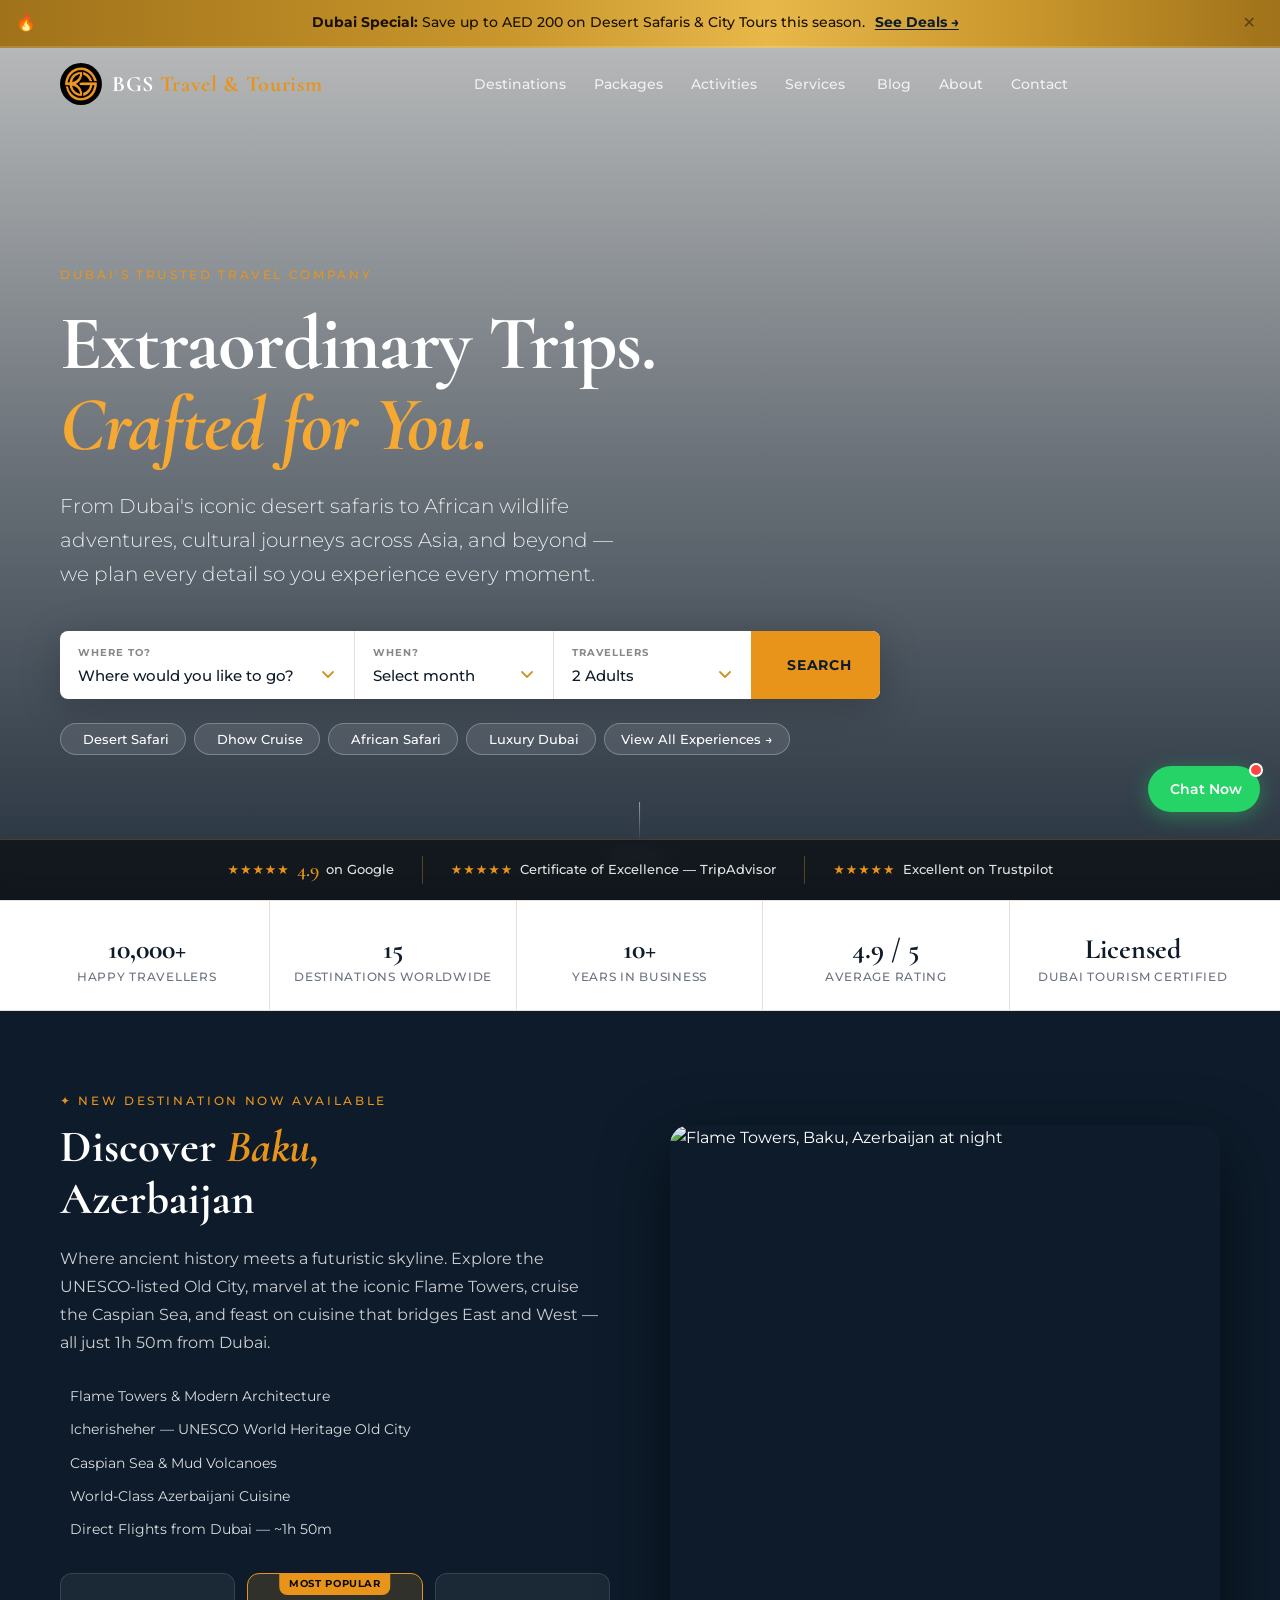
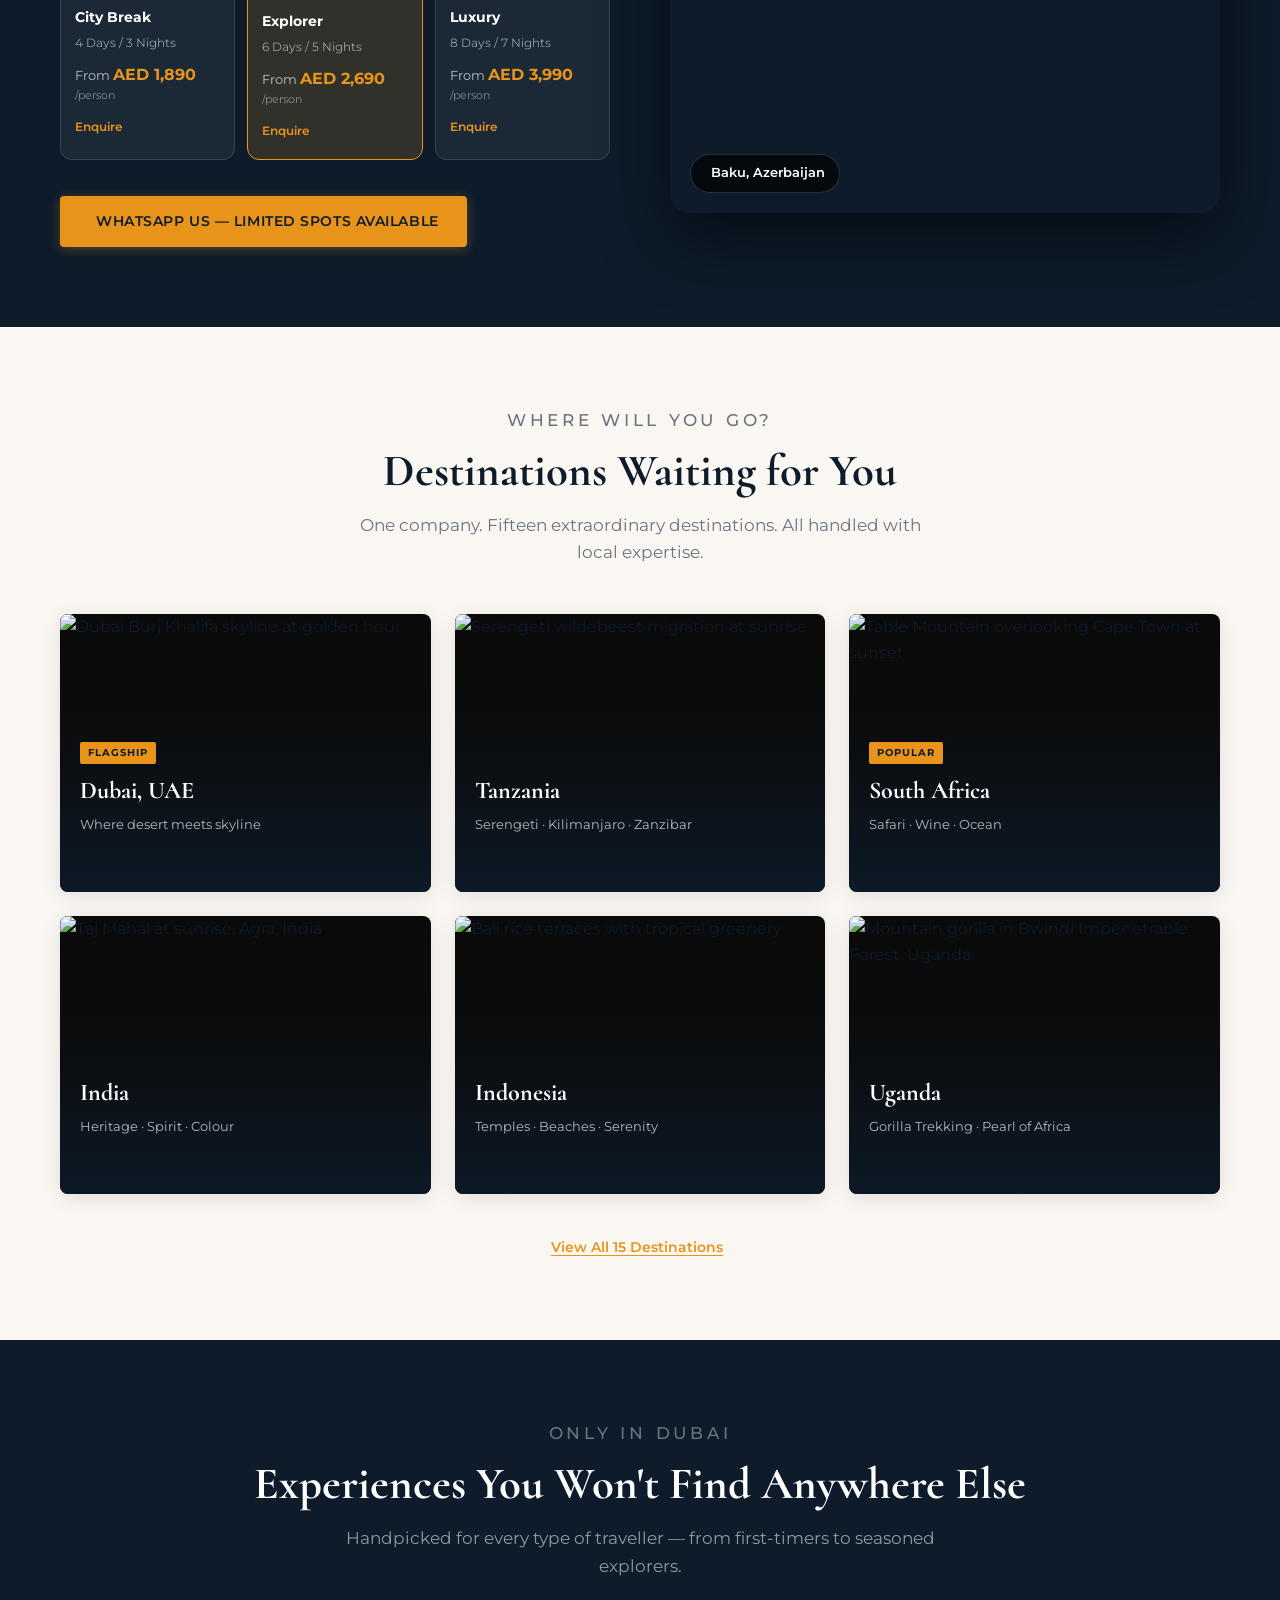
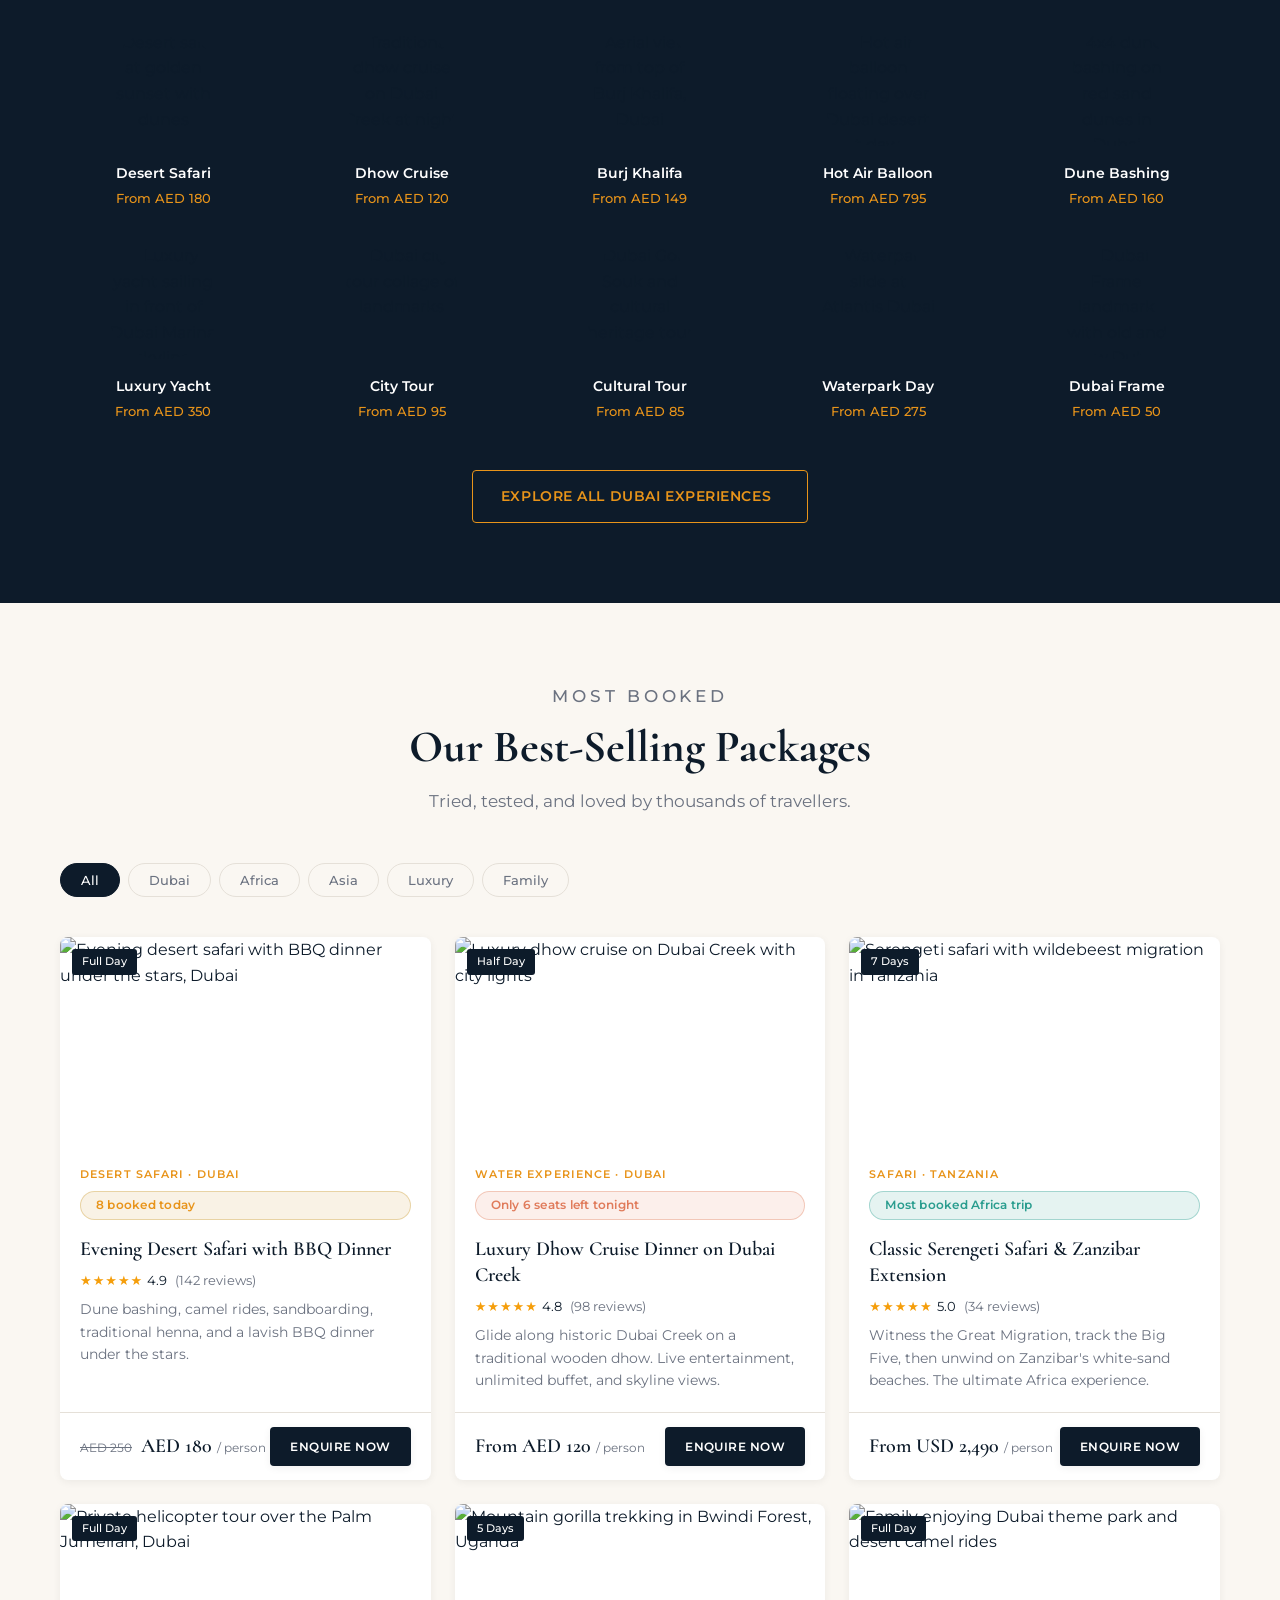
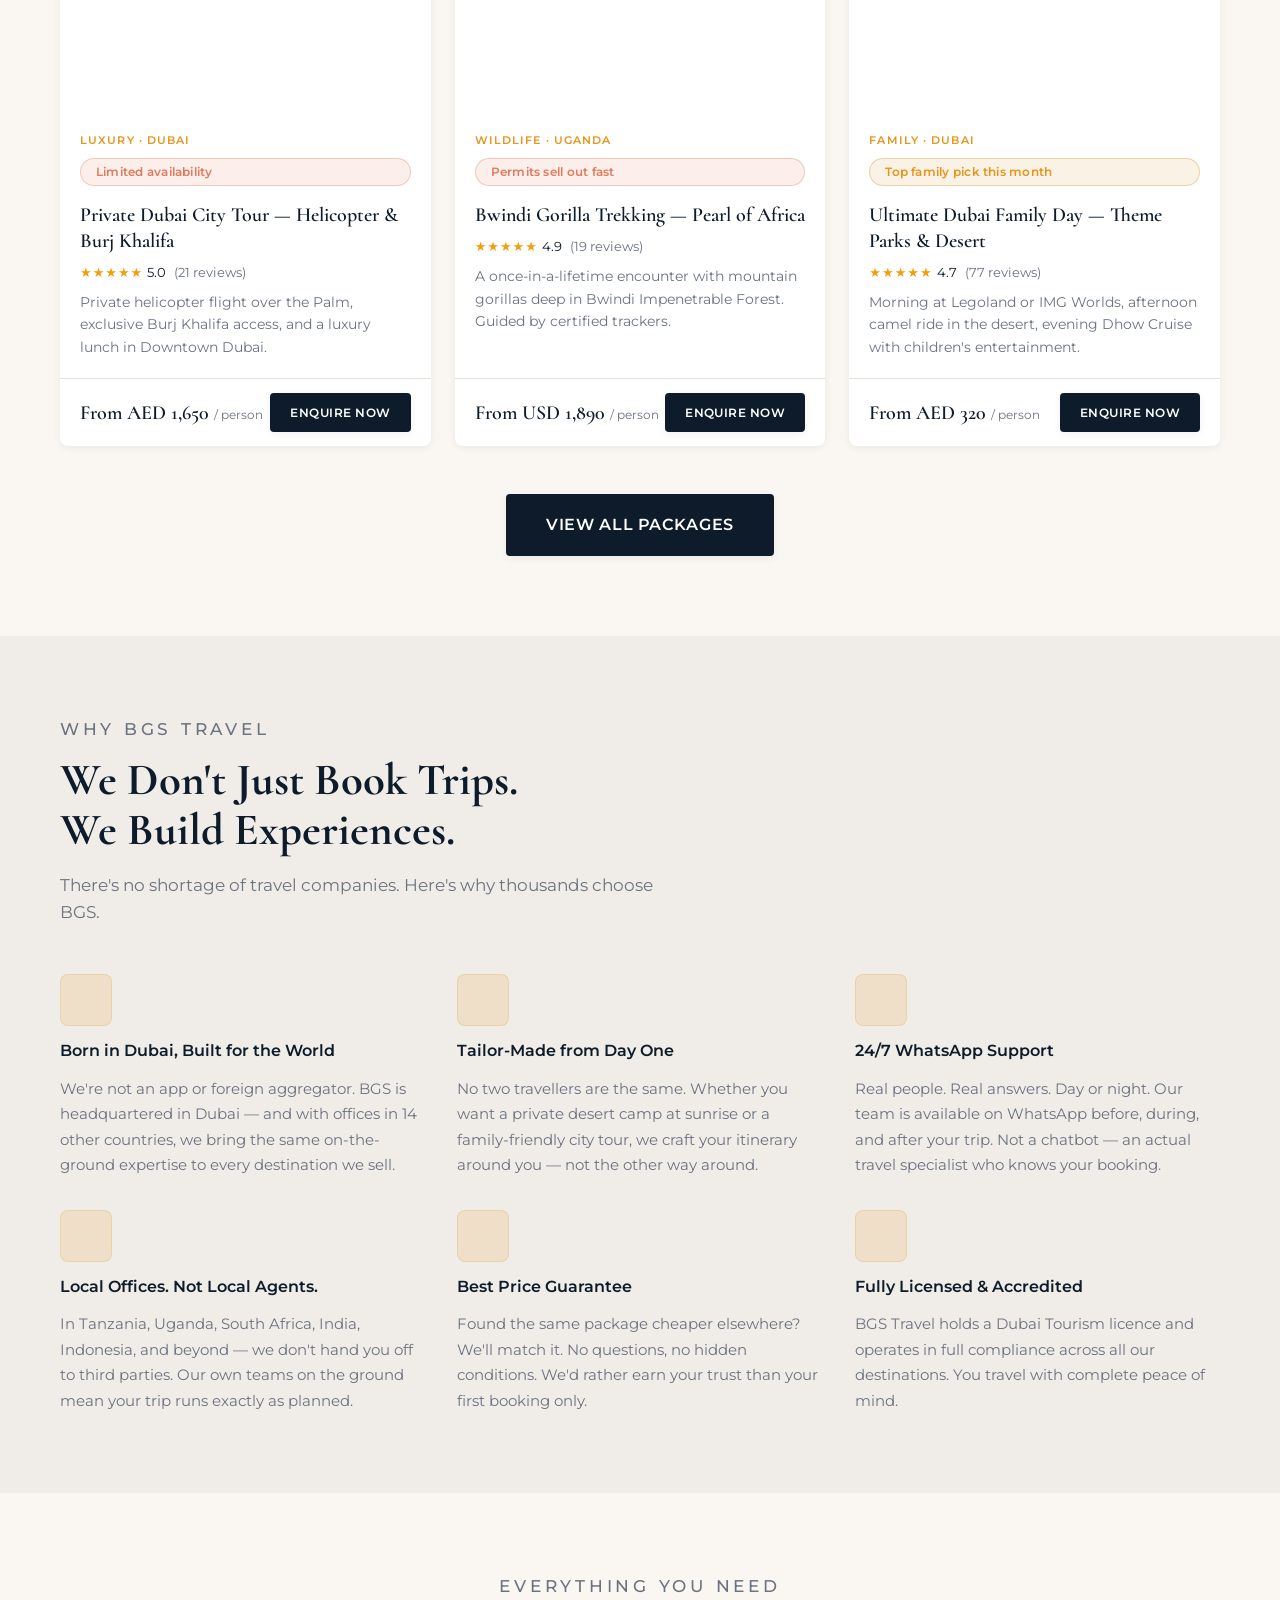
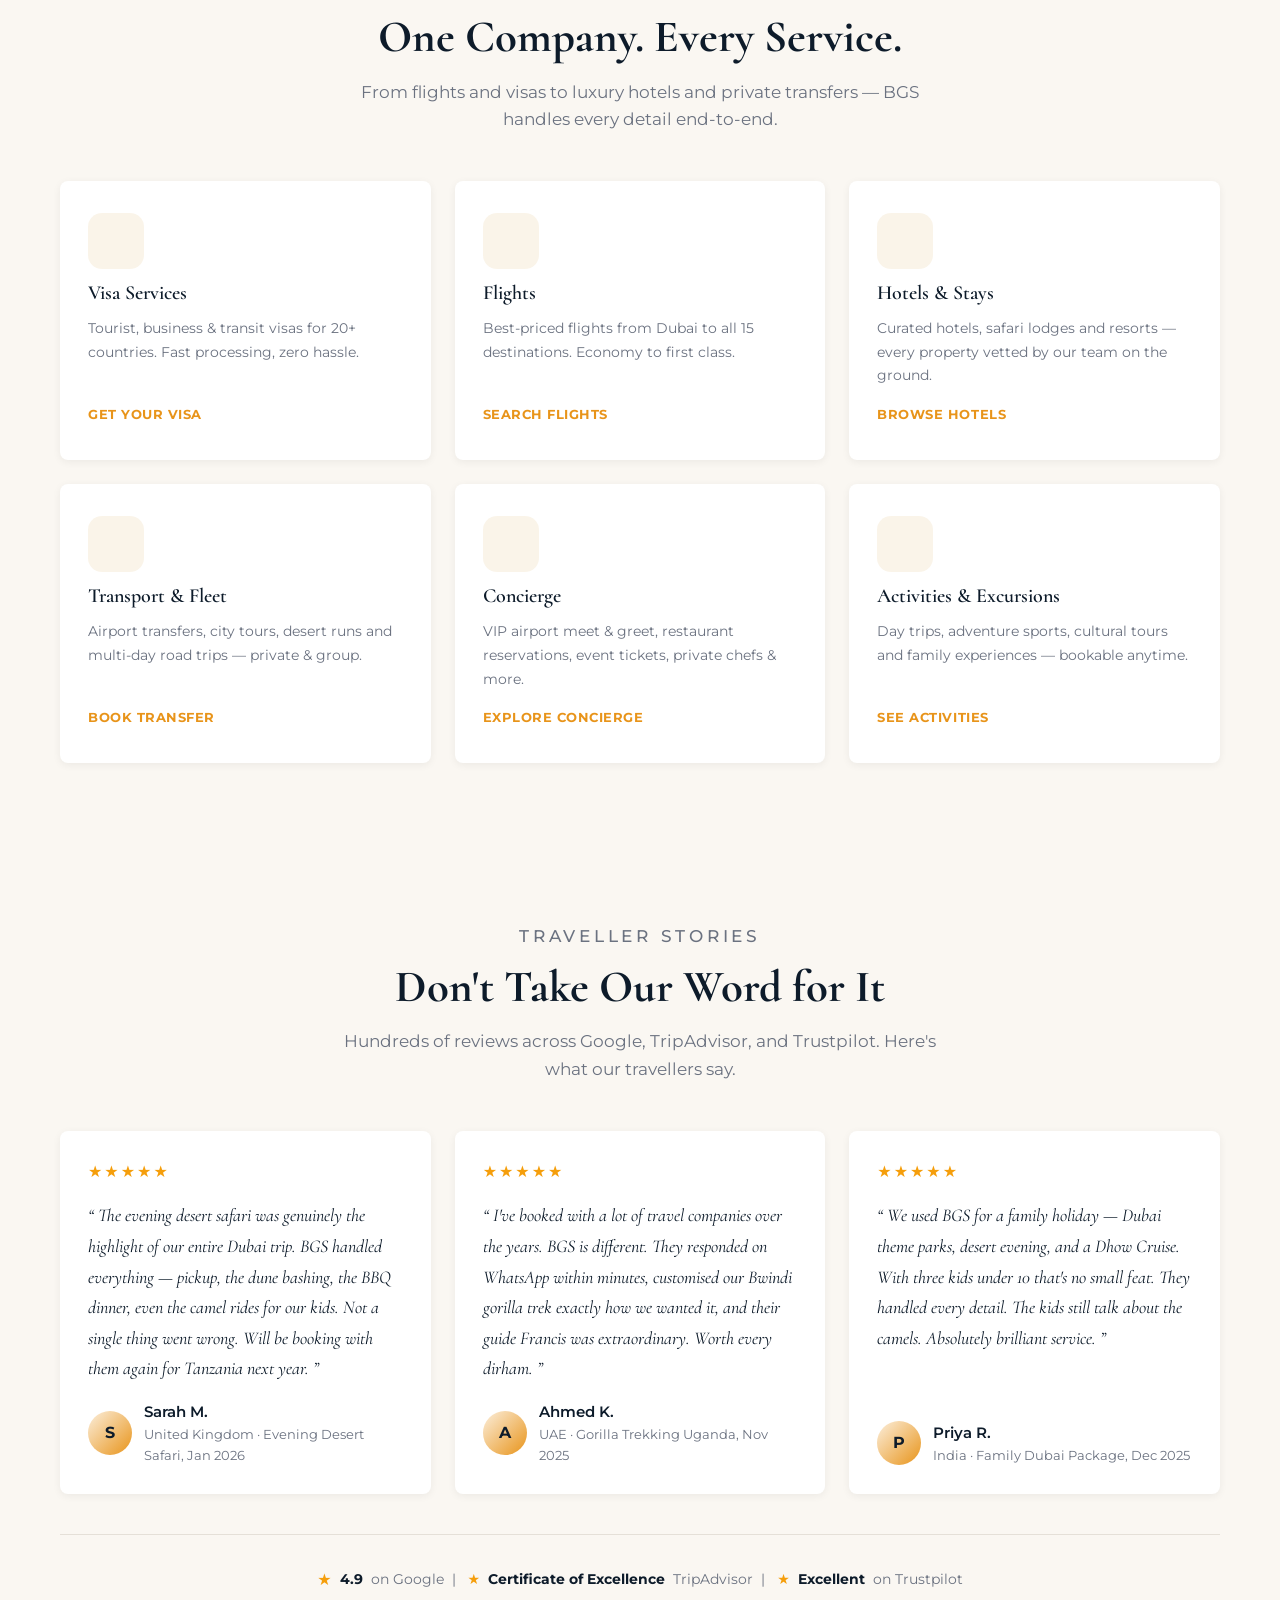
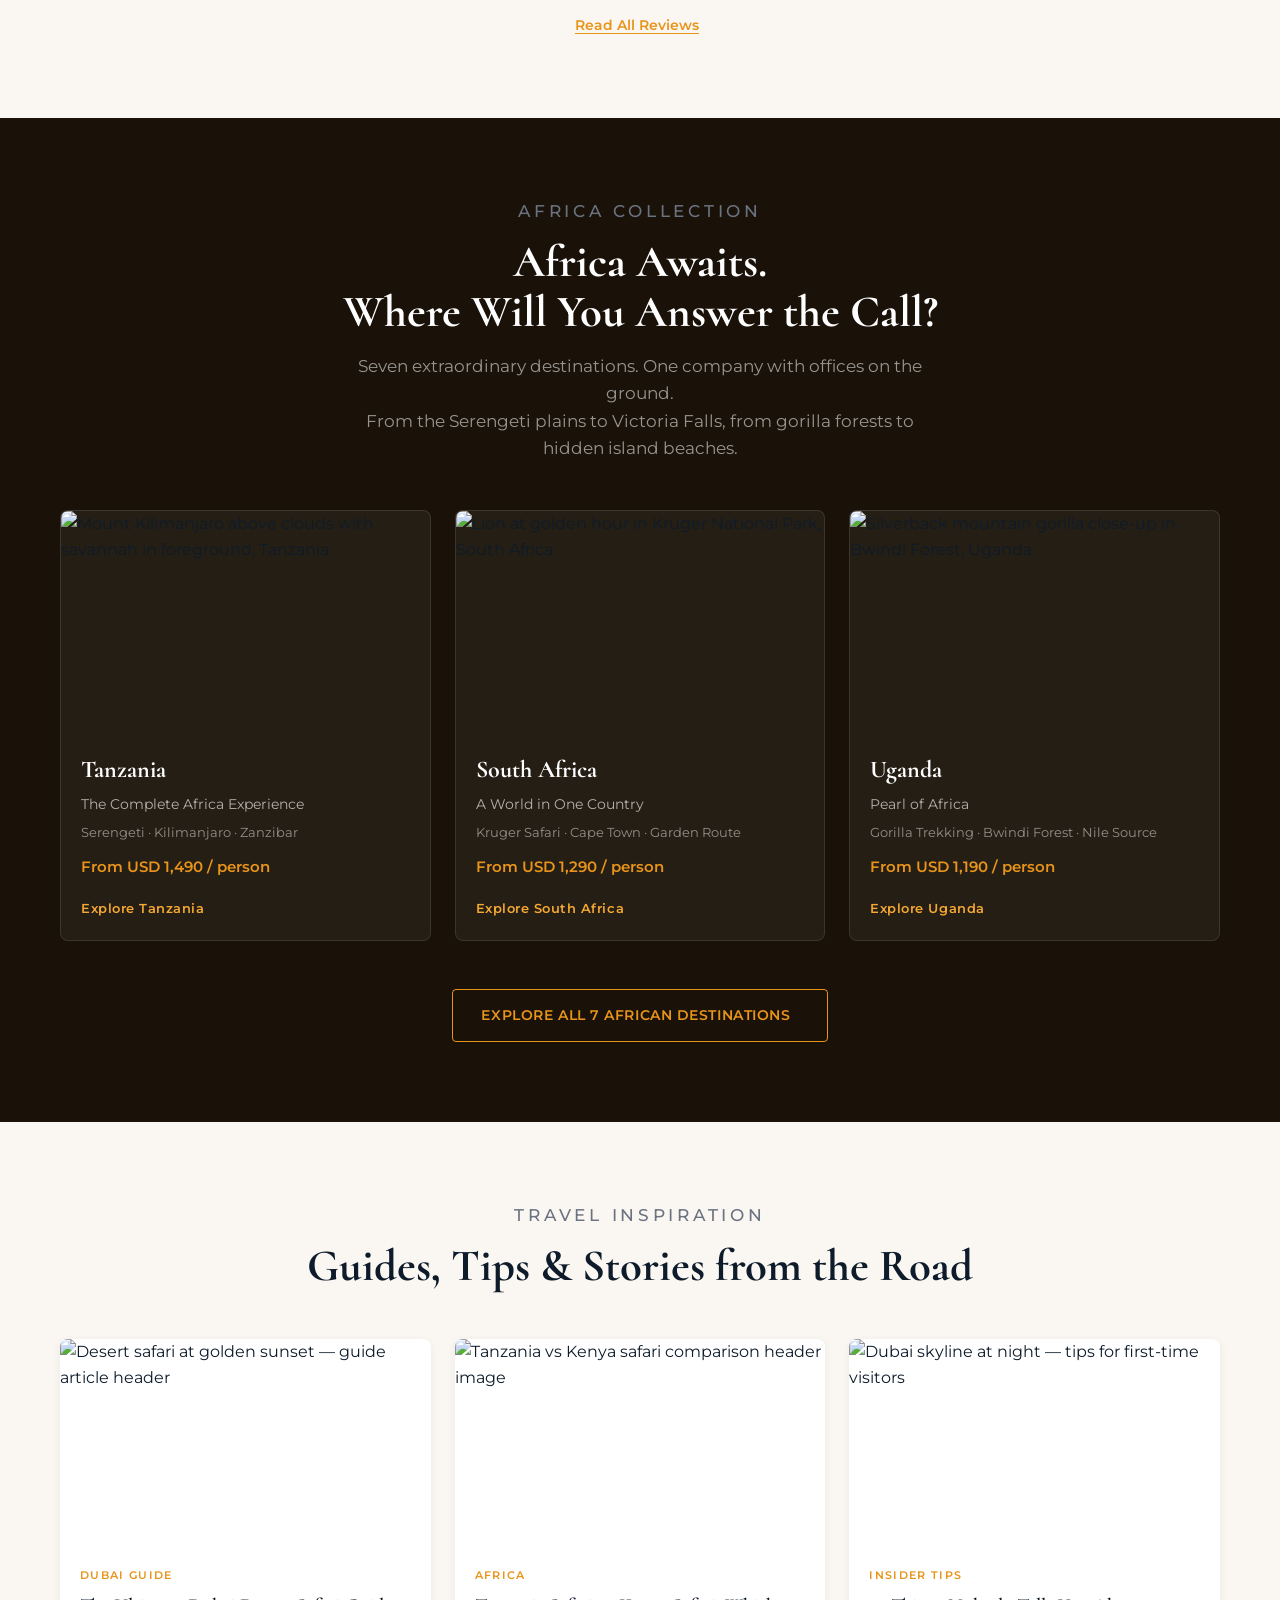
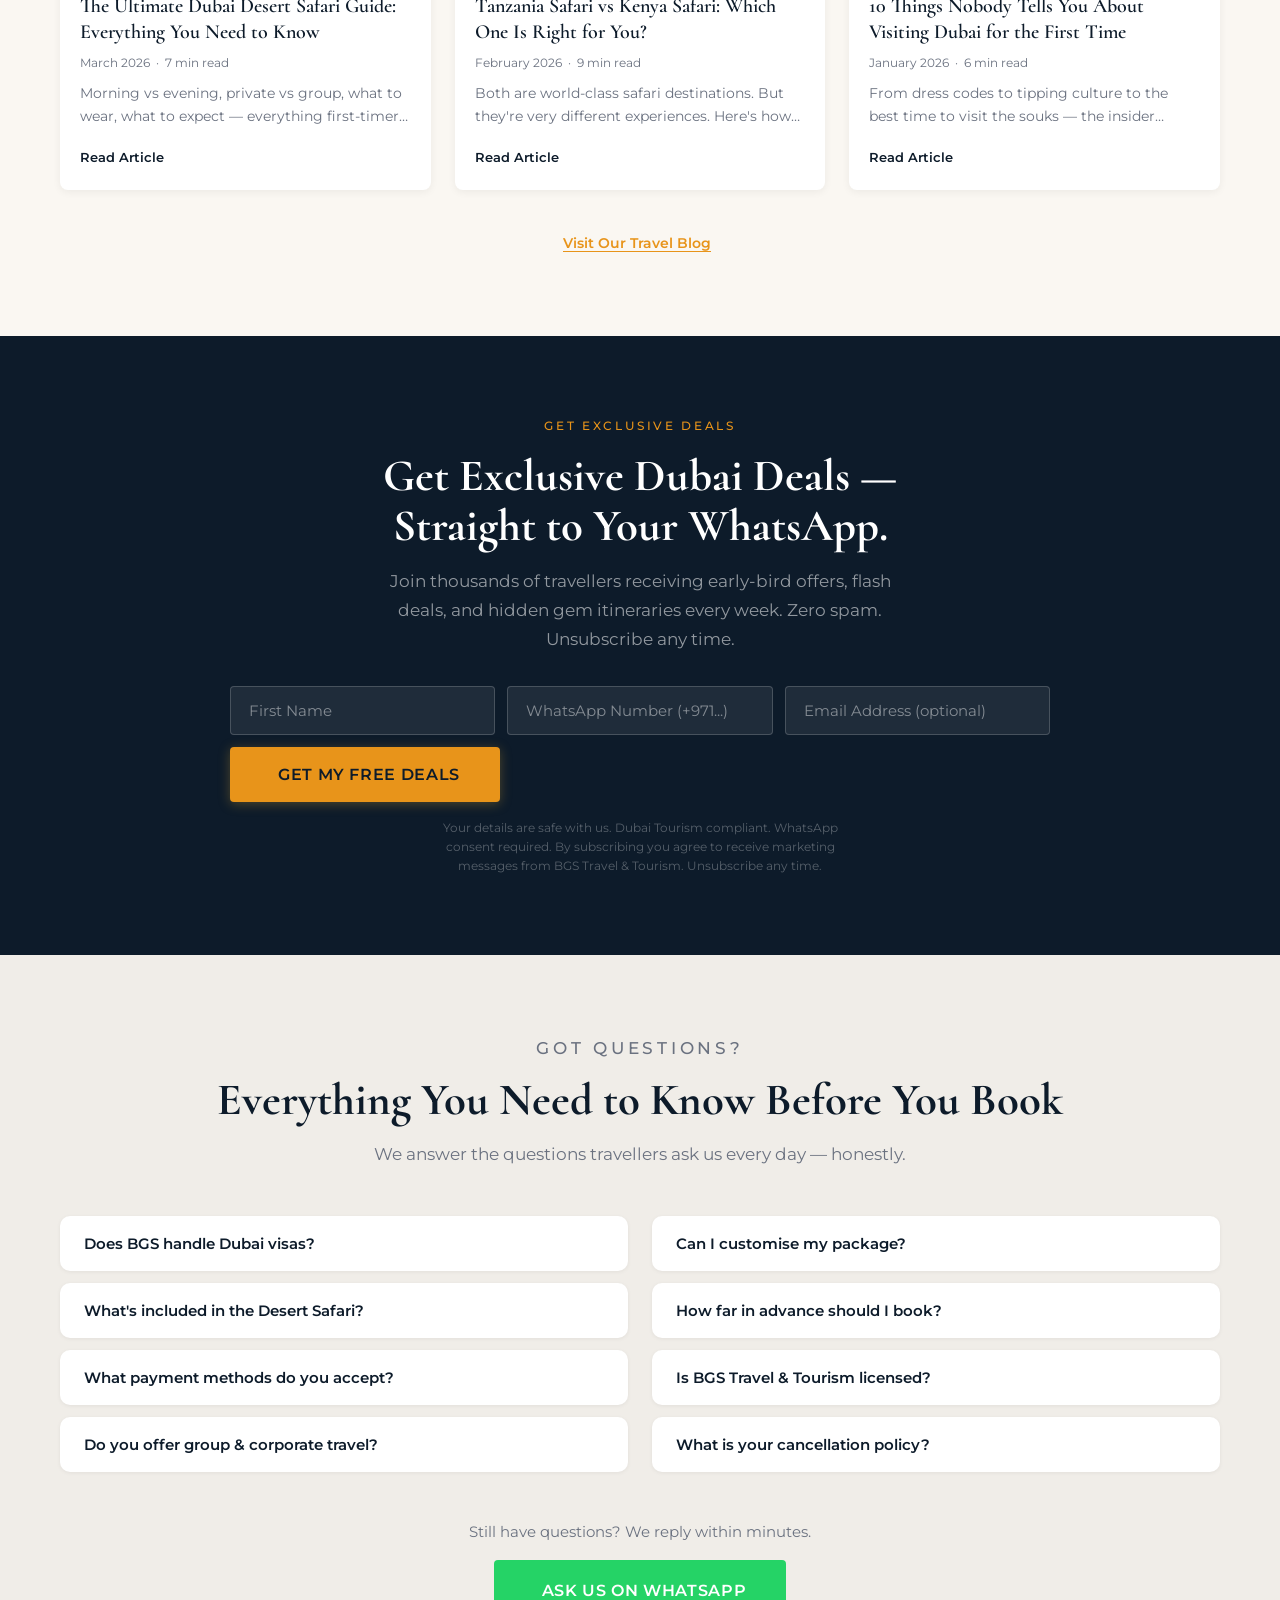
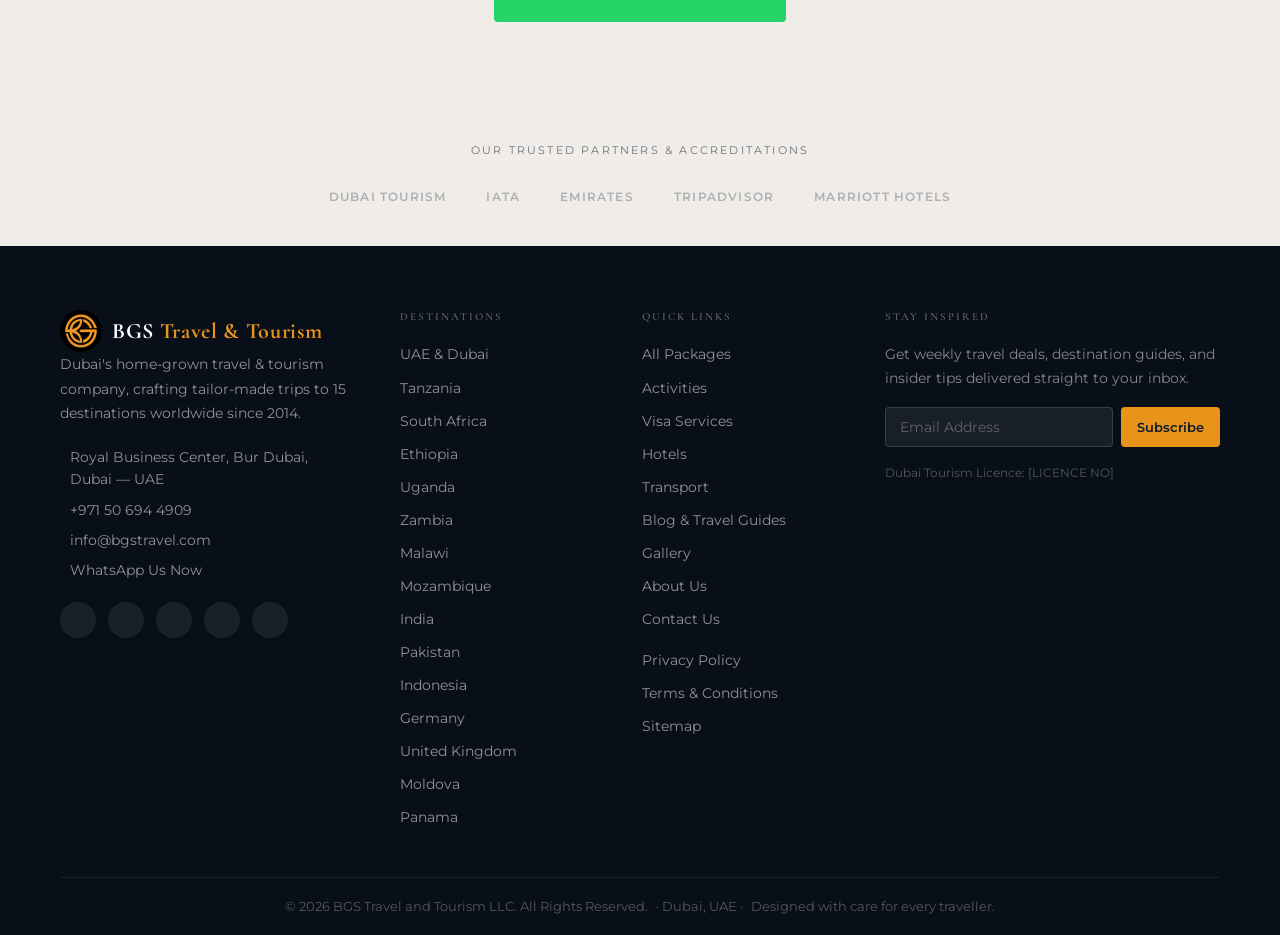
==== commit 12a70166: "Add Azerbaijan/Baku destination spotlight + fix all broken links to WhatsApp - New Azerbaijan sectio" ====
--- a/src/index.html
+++ b/src/index.html
@@ -423,6 +423,68 @@
 
 
 <!-- ============================================================
+     AZERBAIJAN SPOTLIGHT — New Destination Feature
+     ============================================================ -->
+<section class="section az-spotlight" aria-labelledby="az-heading">
+  <div class="container">
+    <div class="az-spotlight__inner">
+
+      <!-- LEFT: Content -->
+      <div class="az-spotlight__content">
+        <p class="eyebrow">✦ New Destination Now Available</p>
+        <h2 id="az-heading">Discover <em>Baku,</em><br>Azerbaijan</h2>
+        <p class="az-spotlight__lead">Where ancient history meets a futuristic skyline. Explore the UNESCO-listed Old City, marvel at the iconic Flame Towers, cruise the Caspian Sea, and feast on cuisine that bridges East and West — all just 1h 50m from Dubai.</p>
+
+        <ul class="az-highlights">
+          <li><i class="ri-fire-line"></i> Flame Towers &amp; Modern Architecture</li>
+          <li><i class="ri-ancient-gate-line"></i> Icherisheher — UNESCO World Heritage Old City</li>
+          <li><i class="ri-ship-line"></i> Caspian Sea &amp; Mud Volcanoes</li>
+          <li><i class="ri-restaurant-2-line"></i> World-Class Azerbaijani Cuisine</li>
+          <li><i class="ri-flight-takeoff-line"></i> Direct Flights from Dubai — ~1h 50m</li>
+        </ul>
+
+        <!-- 3 Package tiers -->
+        <div class="az-packages">
+          <a href="https://wa.me/971528992964?text=Hi%20BGS%2C%20I%27m%20interested%20in%20the%20Baku%20City%20Break%20package%20(4D%2F3N).%20Please%20share%20details%20and%20pricing." class="az-pkg" target="_blank" rel="noopener">
+            <div class="az-pkg__name">City Break</div>
+            <div class="az-pkg__dur">4 Days / 3 Nights</div>
+            <div class="az-pkg__price">From <strong>AED 1,890</strong><span>/person</span></div>
+            <div class="az-pkg__cta">Enquire <i class="ri-whatsapp-line"></i></div>
+          </a>
+          <a href="https://wa.me/971528992964?text=Hi%20BGS%2C%20I%27m%20interested%20in%20the%20Baku%20Explorer%20package%20(6D%2F5N).%20Please%20share%20details%20and%20pricing." class="az-pkg az-pkg--featured" target="_blank" rel="noopener">
+            <div class="az-pkg__badge">Most Popular</div>
+            <div class="az-pkg__name">Explorer</div>
+            <div class="az-pkg__dur">6 Days / 5 Nights</div>
+            <div class="az-pkg__price">From <strong>AED 2,690</strong><span>/person</span></div>
+            <div class="az-pkg__cta">Enquire <i class="ri-whatsapp-line"></i></div>
+          </a>
+          <a href="https://wa.me/971528992964?text=Hi%20BGS%2C%20I%27m%20interested%20in%20the%20Baku%20Luxury%20package%20(8D%2F7N).%20Please%20share%20details%20and%20pricing." class="az-pkg" target="_blank" rel="noopener">
+            <div class="az-pkg__name">Luxury</div>
+            <div class="az-pkg__dur">8 Days / 7 Nights</div>
+            <div class="az-pkg__price">From <strong>AED 3,990</strong><span>/person</span></div>
+            <div class="az-pkg__cta">Enquire <i class="ri-whatsapp-line"></i></div>
+          </a>
+        </div>
+
+        <a href="https://wa.me/971528992964?text=Hi%20BGS%20Travel%20%26%20Tourism%2C%20I%27m%20interested%20in%20Baku%2C%20Azerbaijan.%20Please%20share%20available%20packages%20and%20pricing." class="btn btn--primary" target="_blank" rel="noopener" style="margin-top:28px;">
+          <i class="ri-whatsapp-line"></i> WhatsApp Us — Limited Spots Available
+        </a>
+      </div>
+
+      <!-- RIGHT: Image -->
+      <div class="az-spotlight__media">
+        <div class="az-spotlight__img-wrap">
+          <img src="https://images.unsplash.com/photo-1573165265324-4eddf1f7a5cb?w=900&q=80" alt="Flame Towers, Baku, Azerbaijan at night" class="az-spotlight__img" loading="lazy">
+          <div class="az-spotlight__location-tag"><i class="ri-map-pin-2-line"></i> Baku, Azerbaijan</div>
+        </div>
+      </div>
+
+    </div>
+  </div>
+</section>
+
+
+<!-- ============================================================
      SECTION 3 — FEATURED DESTINATIONS
      ============================================================ -->
 <section class="section" id="destinations" aria-labelledby="destinations-heading">
@@ -445,7 +507,7 @@
           <span class="destination-card__badge">Flagship</span>
           <div class="destination-card__name">Dubai, UAE</div>
           <div class="destination-card__tagline">Where desert meets skyline</div>
-          <a href="destinations/dubai.html" class="destination-card__cta">
+          <a href="https://wa.me/971528992964?text=Hi%20BGS%2C%20I%27d%20like%20to%20enquire%20about%20Dubai%20packages." class="destination-card__cta" target="_blank" rel="noopener">
             Explore Packages <i class="ri-arrow-right-line"></i>
           </a>
         </div>
@@ -460,7 +522,7 @@
         <div class="destination-card__body">
           <div class="destination-card__name">Tanzania</div>
           <div class="destination-card__tagline">Serengeti &middot; Kilimanjaro &middot; Zanzibar</div>
-          <a href="destinations/tanzania.html" class="destination-card__cta">
+          <a href="https://wa.me/971528992964?text=Hi%20BGS%2C%20I%27d%20like%20to%20enquire%20about%20Tanzania%20safari%20packages." class="destination-card__cta" target="_blank" rel="noopener">
             Explore Packages <i class="ri-arrow-right-line"></i>
           </a>
         </div>
@@ -476,7 +538,7 @@
           <span class="destination-card__badge">Popular</span>
           <div class="destination-card__name">South Africa</div>
           <div class="destination-card__tagline">Safari &middot; Wine &middot; Ocean</div>
-          <a href="destinations/south-africa.html" class="destination-card__cta">
+          <a href="https://wa.me/971528992964?text=Hi%20BGS%2C%20I%27d%20like%20to%20enquire%20about%20South%20Africa%20packages." class="destination-card__cta" target="_blank" rel="noopener">
             Explore Packages <i class="ri-arrow-right-line"></i>
           </a>
         </div>
@@ -491,7 +553,7 @@
         <div class="destination-card__body">
           <div class="destination-card__name">India</div>
           <div class="destination-card__tagline">Heritage &middot; Spirit &middot; Colour</div>
-          <a href="destinations/india.html" class="destination-card__cta">
+          <a href="https://wa.me/971528992964?text=Hi%20BGS%2C%20I%27d%20like%20to%20enquire%20about%20India%20packages." class="destination-card__cta" target="_blank" rel="noopener">
             Explore Packages <i class="ri-arrow-right-line"></i>
           </a>
         </div>
@@ -506,7 +568,7 @@
         <div class="destination-card__body">
           <div class="destination-card__name">Indonesia</div>
           <div class="destination-card__tagline">Temples &middot; Beaches &middot; Serenity</div>
-          <a href="destinations/indonesia.html" class="destination-card__cta">
+          <a href="https://wa.me/971528992964?text=Hi%20BGS%2C%20I%27d%20like%20to%20enquire%20about%20Indonesia%20%26%20Bali%20packages." class="destination-card__cta" target="_blank" rel="noopener">
             Explore Packages <i class="ri-arrow-right-line"></i>
           </a>
         </div>
@@ -521,7 +583,7 @@
         <div class="destination-card__body">
           <div class="destination-card__name">Uganda</div>
           <div class="destination-card__tagline">Gorilla Trekking &middot; Pearl of Africa</div>
-          <a href="destinations/uganda.html" class="destination-card__cta">
+          <a href="https://wa.me/971528992964?text=Hi%20BGS%2C%20I%27d%20like%20to%20enquire%20about%20Uganda%20gorilla%20trekking%20packages." class="destination-card__cta" target="_blank" rel="noopener">
             Explore Packages <i class="ri-arrow-right-line"></i>
           </a>
         </div>
@@ -654,7 +716,7 @@
     </div><!-- /experiences-grid -->
 
     <div class="text-center" style="margin-top:48px;">
-      <a href="activities/dubai.html" class="btn btn--outline">
+      <a href="https://wa.me/971528992964?text=Hi%20BGS%2C%20I%27d%20like%20to%20enquire%20about%20Dubai%20activities%20and%20experiences." class="btn btn--outline" target="_blank" rel="noopener">
         Explore All Dubai Experiences <i class="ri-arrow-right-line"></i>
       </a>
     </div>
@@ -706,7 +768,7 @@
         </div>
         <div class="package-card__footer">
           <div class="package-card__price"><span class="price-was">AED 250</span> AED 180 <span>/ person</span></div>
-          <a href="packages/evening-desert-safari.html" class="btn btn--secondary btn--sm">View Package</a>
+          <a href="https://wa.me/971528992964?text=Hi%20BGS%2C%20I%27m%20interested%20in%20the%20Evening%20Desert%20Safari%20package.%20Please%20share%20details%20and%20pricing." class="btn btn--secondary btn--sm" target="_blank" rel="noopener">Enquire Now</a>
         </div>
       </article>
 
@@ -731,7 +793,7 @@
         </div>
         <div class="package-card__footer">
           <div class="package-card__price">From AED 120 <span>/ person</span></div>
-          <a href="packages/dhow-cruise-dubai.html" class="btn btn--secondary btn--sm">View Package</a>
+          <a href="https://wa.me/971528992964?text=Hi%20BGS%2C%20I%27m%20interested%20in%20the%20Dhow%20Cruise%20Dubai%20package.%20Please%20share%20details%20and%20pricing." class="btn btn--secondary btn--sm" target="_blank" rel="noopener">Enquire Now</a>
         </div>
       </article>
 
@@ -756,7 +818,7 @@
         </div>
         <div class="package-card__footer">
           <div class="package-card__price">From USD 2,490 <span>/ person</span></div>
-          <a href="packages/serengeti-safari-zanzibar.html" class="btn btn--secondary btn--sm">View Package</a>
+          <a href="https://wa.me/971528992964?text=Hi%20BGS%2C%20I%27m%20interested%20in%20the%20Serengeti%20Safari%20%26%20Zanzibar%20package.%20Please%20share%20details%20and%20pricing." class="btn btn--secondary btn--sm" target="_blank" rel="noopener">Enquire Now</a>
         </div>
       </article>
 
@@ -781,7 +843,7 @@
         </div>
         <div class="package-card__footer">
           <div class="package-card__price">From AED 1,650 <span>/ person</span></div>
-          <a href="packages/private-dubai-helicopter.html" class="btn btn--secondary btn--sm">View Package</a>
+          <a href="https://wa.me/971528992964?text=Hi%20BGS%2C%20I%27m%20interested%20in%20the%20Private%20Dubai%20Helicopter%20Tour.%20Please%20share%20details%20and%20pricing." class="btn btn--secondary btn--sm" target="_blank" rel="noopener">Enquire Now</a>
         </div>
       </article>
 
@@ -806,7 +868,7 @@
         </div>
         <div class="package-card__footer">
           <div class="package-card__price">From USD 1,890 <span>/ person</span></div>
-          <a href="packages/bwindi-gorilla-trekking.html" class="btn btn--secondary btn--sm">View Package</a>
+          <a href="https://wa.me/971528992964?text=Hi%20BGS%2C%20I%27m%20interested%20in%20the%20Bwindi%20Gorilla%20Trekking%20package.%20Please%20share%20details%20and%20pricing." class="btn btn--secondary btn--sm" target="_blank" rel="noopener">Enquire Now</a>
         </div>
       </article>
 
@@ -831,7 +893,7 @@
         </div>
         <div class="package-card__footer">
           <div class="package-card__price">From AED 320 <span>/ person</span></div>
-          <a href="packages/dubai-family-day.html" class="btn btn--secondary btn--sm">View Package</a>
+          <a href="https://wa.me/971528992964?text=Hi%20BGS%2C%20I%27m%20interested%20in%20the%20Dubai%20Family%20Day%20package.%20Please%20share%20details%20and%20pricing." class="btn btn--secondary btn--sm" target="_blank" rel="noopener">Enquire Now</a>
         </div>
       </article>
 
@@ -1031,7 +1093,7 @@
           <strong style="color:var(--text-primary);">Excellent</strong> on Trustpilot
         </div>
       </div>
-      <a href="reviews.html" class="view-all-link">Read All Reviews <i class="ri-arrow-right-line"></i></a>
+      <a href="#reviews" class="view-all-link">Read All Reviews <i class="ri-arrow-right-line"></i></a>
     </div>
   </div>
 </section>
@@ -1060,7 +1122,7 @@
           <div class="africa-card__tagline">The Complete Africa Experience</div>
           <div class="africa-card__highlights">Serengeti &middot; Kilimanjaro &middot; Zanzibar</div>
           <div class="africa-card__price">From USD 1,490 / person</div>
-          <a href="destinations/tanzania.html" class="africa-card__link">
+          <a href="https://wa.me/971528992964?text=Hi%20BGS%2C%20I%27d%20like%20to%20enquire%20about%20Tanzania%20safari%20packages." class="africa-card__link" target="_blank" rel="noopener">
             Explore Tanzania <i class="ri-arrow-right-line"></i>
           </a>
         </div>
@@ -1075,7 +1137,7 @@
           <div class="africa-card__tagline">A World in One Country</div>
           <div class="africa-card__highlights">Kruger Safari &middot; Cape Town &middot; Garden Route</div>
           <div class="africa-card__price">From USD 1,290 / person</div>
-          <a href="destinations/south-africa.html" class="africa-card__link">
+          <a href="https://wa.me/971528992964?text=Hi%20BGS%2C%20I%27d%20like%20to%20enquire%20about%20South%20Africa%20packages." class="africa-card__link" target="_blank" rel="noopener">
             Explore South Africa <i class="ri-arrow-right-line"></i>
           </a>
         </div>
@@ -1090,7 +1152,7 @@
           <div class="africa-card__tagline">Pearl of Africa</div>
           <div class="africa-card__highlights">Gorilla Trekking &middot; Bwindi Forest &middot; Nile Source</div>
           <div class="africa-card__price">From USD 1,190 / person</div>
-          <a href="destinations/uganda.html" class="africa-card__link">
+          <a href="https://wa.me/971528992964?text=Hi%20BGS%2C%20I%27d%20like%20to%20enquire%20about%20Uganda%20gorilla%20trekking%20packages." class="africa-card__link" target="_blank" rel="noopener">
             Explore Uganda <i class="ri-arrow-right-line"></i>
           </a>
         </div>
@@ -1099,7 +1161,7 @@
     </div><!-- /africa grid -->
 
     <div class="text-center" style="margin-top:48px;">
-      <a href="destinations/africa.html" class="btn btn--outline">
+      <a href="https://wa.me/971528992964?text=Hi%20BGS%2C%20I%27d%20like%20to%20enquire%20about%20Africa%20safari%20packages." class="btn btn--outline" target="_blank" rel="noopener">
         Explore All 7 African Destinations <i class="ri-arrow-right-line"></i>
       </a>
     </div>
@@ -1130,7 +1192,7 @@
           <h3 class="blog-card__title">The Ultimate Dubai Desert Safari Guide: Everything You Need to Know</h3>
           <div class="blog-card__meta">March 2026 &nbsp;&middot;&nbsp; 7 min read</div>
           <p class="blog-card__excerpt">Morning vs evening, private vs group, what to wear, what to expect — everything first-timers need covered in one guide.</p>
-          <a href="blog/dubai-desert-safari-guide.html" class="blog-card__link">
+          <a href="https://wa.me/971528992964?text=Hi%20BGS%2C%20I%27d%20like%20to%20know%20more%20about%20Dubai%20Desert%20Safari%20experiences." class="blog-card__link" target="_blank" rel="noopener">
             Read Article <i class="ri-arrow-right-line"></i>
           </a>
         </div>
@@ -1147,7 +1209,7 @@
           <h3 class="blog-card__title">Tanzania Safari vs Kenya Safari: Which One Is Right for You?</h3>
           <div class="blog-card__meta">February 2026 &nbsp;&middot;&nbsp; 9 min read</div>
           <p class="blog-card__excerpt">Both are world-class safari destinations. But they're very different experiences. Here's how to decide which one to book first.</p>
-          <a href="blog/tanzania-vs-kenya-safari.html" class="blog-card__link">
+          <a href="https://wa.me/971528992964?text=Hi%20BGS%2C%20I%27d%20like%20to%20compare%20Tanzania%20vs%20Kenya%20safari%20packages." class="blog-card__link" target="_blank" rel="noopener">
             Read Article <i class="ri-arrow-right-line"></i>
           </a>
         </div>
@@ -1164,7 +1226,7 @@
           <h3 class="blog-card__title">10 Things Nobody Tells You About Visiting Dubai for the First Time</h3>
           <div class="blog-card__meta">January 2026 &nbsp;&middot;&nbsp; 6 min read</div>
           <p class="blog-card__excerpt">From dress codes to tipping culture to the best time to visit the souks — the insider knowledge that makes your first trip genuinely great.</p>
-          <a href="blog/first-time-dubai-tips.html" class="blog-card__link">
+          <a href="https://wa.me/971528992964?text=Hi%20BGS%2C%20I%27m%20planning%20my%20first%20Dubai%20trip%20and%20would%20love%20some%20advice." class="blog-card__link" target="_blank" rel="noopener">
             Read Article <i class="ri-arrow-right-line"></i>
           </a>
         </div>
@@ -1173,7 +1235,7 @@
     </div><!-- /blog grid -->
 
     <div class="text-center" style="margin-top:40px;">
-      <a href="blog.html" class="view-all-link">Visit Our Travel Blog <i class="ri-arrow-right-line"></i></a>
+      <a href="https://wa.me/971528992964?text=Hi%20BGS%2C%20I%27d%20like%20to%20get%20travel%20tips%20and%20guides." class="view-all-link" target="_blank" rel="noopener">Visit Our Travel Blog <i class="ri-arrow-right-line"></i></a>
     </div>
   </div>
 </section>
@@ -1382,21 +1444,21 @@
       <div>
         <h3 class="footer__col-heading">Destinations</h3>
         <nav class="footer__links" aria-label="Destination links">
-          <a href="destinations/dubai.html" class="footer__link">UAE &amp; Dubai</a>
-          <a href="destinations/tanzania.html" class="footer__link">Tanzania</a>
-          <a href="destinations/south-africa.html" class="footer__link">South Africa</a>
-          <a href="destinations/ethiopia.html" class="footer__link">Ethiopia</a>
-          <a href="destinations/uganda.html" class="footer__link">Uganda</a>
-          <a href="destinations/zambia.html" class="footer__link">Zambia</a>
-          <a href="destinations/malawi.html" class="footer__link">Malawi</a>
-          <a href="destinations/mozambique.html" class="footer__link">Mozambique</a>
-          <a href="destinations/india.html" class="footer__link">India</a>
-          <a href="destinations/pakistan.html" class="footer__link">Pakistan</a>
-          <a href="destinations/indonesia.html" class="footer__link">Indonesia</a>
-          <a href="destinations/germany.html" class="footer__link">Germany</a>
-          <a href="destinations/united-kingdom.html" class="footer__link">United Kingdom</a>
-          <a href="destinations/moldova.html" class="footer__link">Moldova</a>
-          <a href="destinations/panama.html" class="footer__link">Panama</a>
+          <a href="https://wa.me/971528992964?text=Hi%20BGS%2C%20I%27d%20like%20to%20enquire%20about%20Dubai%20packages." class="footer__link" target="_blank" rel="noopener">UAE &amp; Dubai</a>
+          <a href="https://wa.me/971528992964?text=Hi%20BGS%2C%20I%27d%20like%20to%20enquire%20about%20Tanzania%20safari%20packages." class="footer__link" target="_blank" rel="noopener">Tanzania</a>
+          <a href="https://wa.me/971528992964?text=Hi%20BGS%2C%20I%27d%20like%20to%20enquire%20about%20South%20Africa%20packages." class="footer__link" target="_blank" rel="noopener">South Africa</a>
+          <a href="https://wa.me/971528992964?text=Hi%20BGS%2C%20I%27d%20like%20to%20enquire%20about%20Ethiopia%20packages." class="footer__link" target="_blank" rel="noopener">Ethiopia</a>
+          <a href="https://wa.me/971528992964?text=Hi%20BGS%2C%20I%27d%20like%20to%20enquire%20about%20Uganda%20gorilla%20trekking%20packages." class="footer__link" target="_blank" rel="noopener">Uganda</a>
+          <a href="https://wa.me/971528992964?text=Hi%20BGS%2C%20I%27d%20like%20to%20enquire%20about%20Zambia%20packages." class="footer__link" target="_blank" rel="noopener">Zambia</a>
+          <a href="https://wa.me/971528992964?text=Hi%20BGS%2C%20I%27d%20like%20to%20enquire%20about%20Malawi%20packages." class="footer__link" target="_blank" rel="noopener">Malawi</a>
+          <a href="https://wa.me/971528992964?text=Hi%20BGS%2C%20I%27d%20like%20to%20enquire%20about%20Mozambique%20packages." class="footer__link" target="_blank" rel="noopener">Mozambique</a>
+          <a href="https://wa.me/971528992964?text=Hi%20BGS%2C%20I%27d%20like%20to%20enquire%20about%20India%20packages." class="footer__link" target="_blank" rel="noopener">India</a>
+          <a href="https://wa.me/971528992964?text=Hi%20BGS%2C%20I%27d%20like%20to%20enquire%20about%20Pakistan%20packages." class="footer__link" target="_blank" rel="noopener">Pakistan</a>
+          <a href="https://wa.me/971528992964?text=Hi%20BGS%2C%20I%27d%20like%20to%20enquire%20about%20Indonesia%20%26%20Bali%20packages." class="footer__link" target="_blank" rel="noopener">Indonesia</a>
+          <a href="https://wa.me/971528992964?text=Hi%20BGS%2C%20I%27d%20like%20to%20enquire%20about%20Germany%20packages." class="footer__link" target="_blank" rel="noopener">Germany</a>
+          <a href="https://wa.me/971528992964?text=Hi%20BGS%2C%20I%27d%20like%20to%20enquire%20about%20UK%20packages." class="footer__link" target="_blank" rel="noopener">United Kingdom</a>
+          <a href="https://wa.me/971528992964?text=Hi%20BGS%2C%20I%27d%20like%20to%20enquire%20about%20Moldova%20packages." class="footer__link" target="_blank" rel="noopener">Moldova</a>
+          <a href="https://wa.me/971528992964?text=Hi%20BGS%2C%20I%27d%20like%20to%20enquire%20about%20Panama%20packages." class="footer__link" target="_blank" rel="noopener">Panama</a>
         </nav>
       </div>
 
@@ -1409,8 +1471,8 @@
           <a href="visa.html" class="footer__link">Visa Services</a>
           <a href="hotels.html" class="footer__link">Hotels</a>
           <a href="transport.html" class="footer__link">Transport</a>
-          <a href="blog.html" class="footer__link">Blog &amp; Travel Guides</a>
-          <a href="gallery.html" class="footer__link">Gallery</a>
+          <a href="https://wa.me/971528992964?text=Hi%20BGS%2C%20I%27d%20like%20to%20get%20travel%20tips%20and%20guides." class="footer__link" target="_blank" rel="noopener">Blog &amp; Travel Guides</a>
+          <a href="https://wa.me/971528992964?text=Hi%20BGS%2C%20I%27d%20like%20to%20see%20your%20travel%20gallery%20and%20enquire%20about%20packages." class="footer__link" target="_blank" rel="noopener">Gallery</a>
           <a href="about.html" class="footer__link">About Us</a>
           <a href="contact.html" class="footer__link">Contact Us</a>
           <a href="privacy.html" class="footer__link" style="margin-top:8px;">Privacy Policy</a>
--- a/src/css/style.css
+++ b/src/css/style.css
@@ -1937,21 +1937,93 @@
 }
 
 /* ============================================================
+   27. AZERBAIJAN SPOTLIGHT
+   ============================================================ */
+.az-spotlight { background: var(--bg-dark); color: var(--white); overflow: hidden; }
+.az-spotlight__inner {
+  display: grid;
+  grid-template-columns: 1fr 1fr;
+  gap: 60px;
+  align-items: center;
+}
+.az-spotlight__content .eyebrow { color: var(--gold); margin-bottom: 12px; }
+.az-spotlight__content h2 { color: var(--white); font-size: clamp(2rem, 4vw, 2.8rem); margin-bottom: 20px; line-height: 1.15; }
+.az-spotlight__content h2 em { color: var(--gold); font-style: italic; }
+.az-spotlight__lead { color: rgba(255,255,255,0.78); font-size: 1rem; line-height: 1.75; margin-bottom: 28px; }
+
+.az-highlights { list-style: none; padding: 0; margin: 0 0 32px; display: flex; flex-direction: column; gap: 10px; }
+.az-highlights li { display: flex; align-items: center; gap: 10px; color: rgba(255,255,255,0.85); font-size: 0.9rem; }
+.az-highlights li i { color: var(--gold); font-size: 1.1rem; flex-shrink: 0; }
+
+.az-packages { display: grid; grid-template-columns: repeat(3, 1fr); gap: 12px; margin-bottom: 8px; }
+.az-pkg {
+  background: rgba(255,255,255,0.06);
+  border: 1px solid rgba(255,255,255,0.12);
+  border-radius: 12px;
+  padding: 18px 14px;
+  text-decoration: none;
+  color: var(--white);
+  display: flex; flex-direction: column; gap: 4px;
+  position: relative;
+  transition: background 0.2s, border-color 0.2s, transform 0.2s;
+  overflow: hidden;
+}
+.az-pkg:hover { background: rgba(201,151,44,0.15); border-color: var(--gold); transform: translateY(-3px); }
+.az-pkg--featured { background: rgba(201,151,44,0.18); border-color: var(--gold); }
+.az-pkg__badge {
+  position: absolute; top: -1px; left: 50%; transform: translateX(-50%);
+  background: var(--gold); color: var(--black); font-size: 0.65rem; font-weight: 700;
+  letter-spacing: 0.06em; text-transform: uppercase; padding: 3px 10px; border-radius: 0 0 8px 8px; white-space: nowrap;
+}
+.az-pkg__name { font-weight: 700; font-size: 0.9rem; margin-top: 14px; }
+.az-pkg--featured .az-pkg__name { margin-top: 18px; }
+.az-pkg__dur { font-size: 0.75rem; color: rgba(255,255,255,0.55); }
+.az-pkg__price { font-size: 0.8rem; color: rgba(255,255,255,0.7); margin-top: 6px; }
+.az-pkg__price strong { color: var(--gold); font-size: 1rem; }
+.az-pkg__price span { font-size: 0.7rem; display: block; color: rgba(255,255,255,0.45); }
+.az-pkg__cta { font-size: 0.78rem; color: var(--gold); font-weight: 600; margin-top: 8px; display: flex; align-items: center; gap: 4px; }
+
+.az-spotlight__media { position: relative; }
+.az-spotlight__img-wrap { position: relative; border-radius: 20px; overflow: hidden; aspect-ratio: 4/5; box-shadow: 0 24px 64px rgba(0,0,0,0.5); }
+.az-spotlight__img { width: 100%; height: 100%; object-fit: cover; display: block; }
+.az-spotlight__location-tag {
+  position: absolute; bottom: 20px; left: 20px;
+  background: rgba(0,0,0,0.65); backdrop-filter: blur(8px);
+  color: var(--white); font-size: 0.8rem; font-weight: 600;
+  padding: 8px 14px; border-radius: 50px;
+  display: flex; align-items: center; gap: 6px;
+  border: 1px solid rgba(255,255,255,0.15);
+}
+.az-spotlight__location-tag i { color: var(--gold); }
+
+@media (max-width: 900px) {
+  .az-spotlight__inner { grid-template-columns: 1fr; gap: 40px; }
+  .az-spotlight__media { order: -1; }
+  .az-spotlight__img-wrap { aspect-ratio: 16/9; }
+  .az-packages { grid-template-columns: repeat(3, 1fr); gap: 8px; }
+}
+@media (max-width: 480px) {
+  .az-packages { grid-template-columns: 1fr; }
+}
+
+/* ============================================================
    27. FAQ SECTION
    ============================================================ */
 .faq { padding: var(--section-v) 0; background: var(--bg); }
 .faq-grid {
   display: grid;
   grid-template-columns: 1fr 1fr;
-  gap: 0 32px;
+  gap: 12px 24px;
   margin-top: 40px;
 }
 .faq-item {
-  border-bottom: 1px solid var(--bg-alt);
-  padding: 4px 0;
-}
-.faq-item:first-child,
-.faq-item:nth-child(2) { border-top: 1px solid var(--bg-alt); }
+  background: var(--white);
+  border-radius: 10px;
+  padding: 0 24px;
+  box-shadow: 0 1px 4px rgba(0,0,0,0.06);
+  transition: box-shadow 0.2s;
+}
+.faq-item:hover { box-shadow: 0 4px 16px rgba(0,0,0,0.1); }
 .faq-question {
   width: 100%;
   background: none;
@@ -1970,16 +2042,14 @@
   transition: color 0.2s;
 }
 .faq-question:hover { color: var(--gold); }
-.faq-question::after {
-  content: '+';
-  font-size: 1.4rem;
-  font-weight: 300;
+.faq-icon {
+  font-size: 1.25rem;
   color: var(--gold);
   flex-shrink: 0;
   transition: transform 0.3s ease;
   line-height: 1;
 }
-.faq-question[aria-expanded="true"]::after { transform: rotate(45deg); }
+.faq-question[aria-expanded="true"] .faq-icon { transform: rotate(45deg); }
 .faq-answer {
   overflow: hidden;
   max-height: 0;
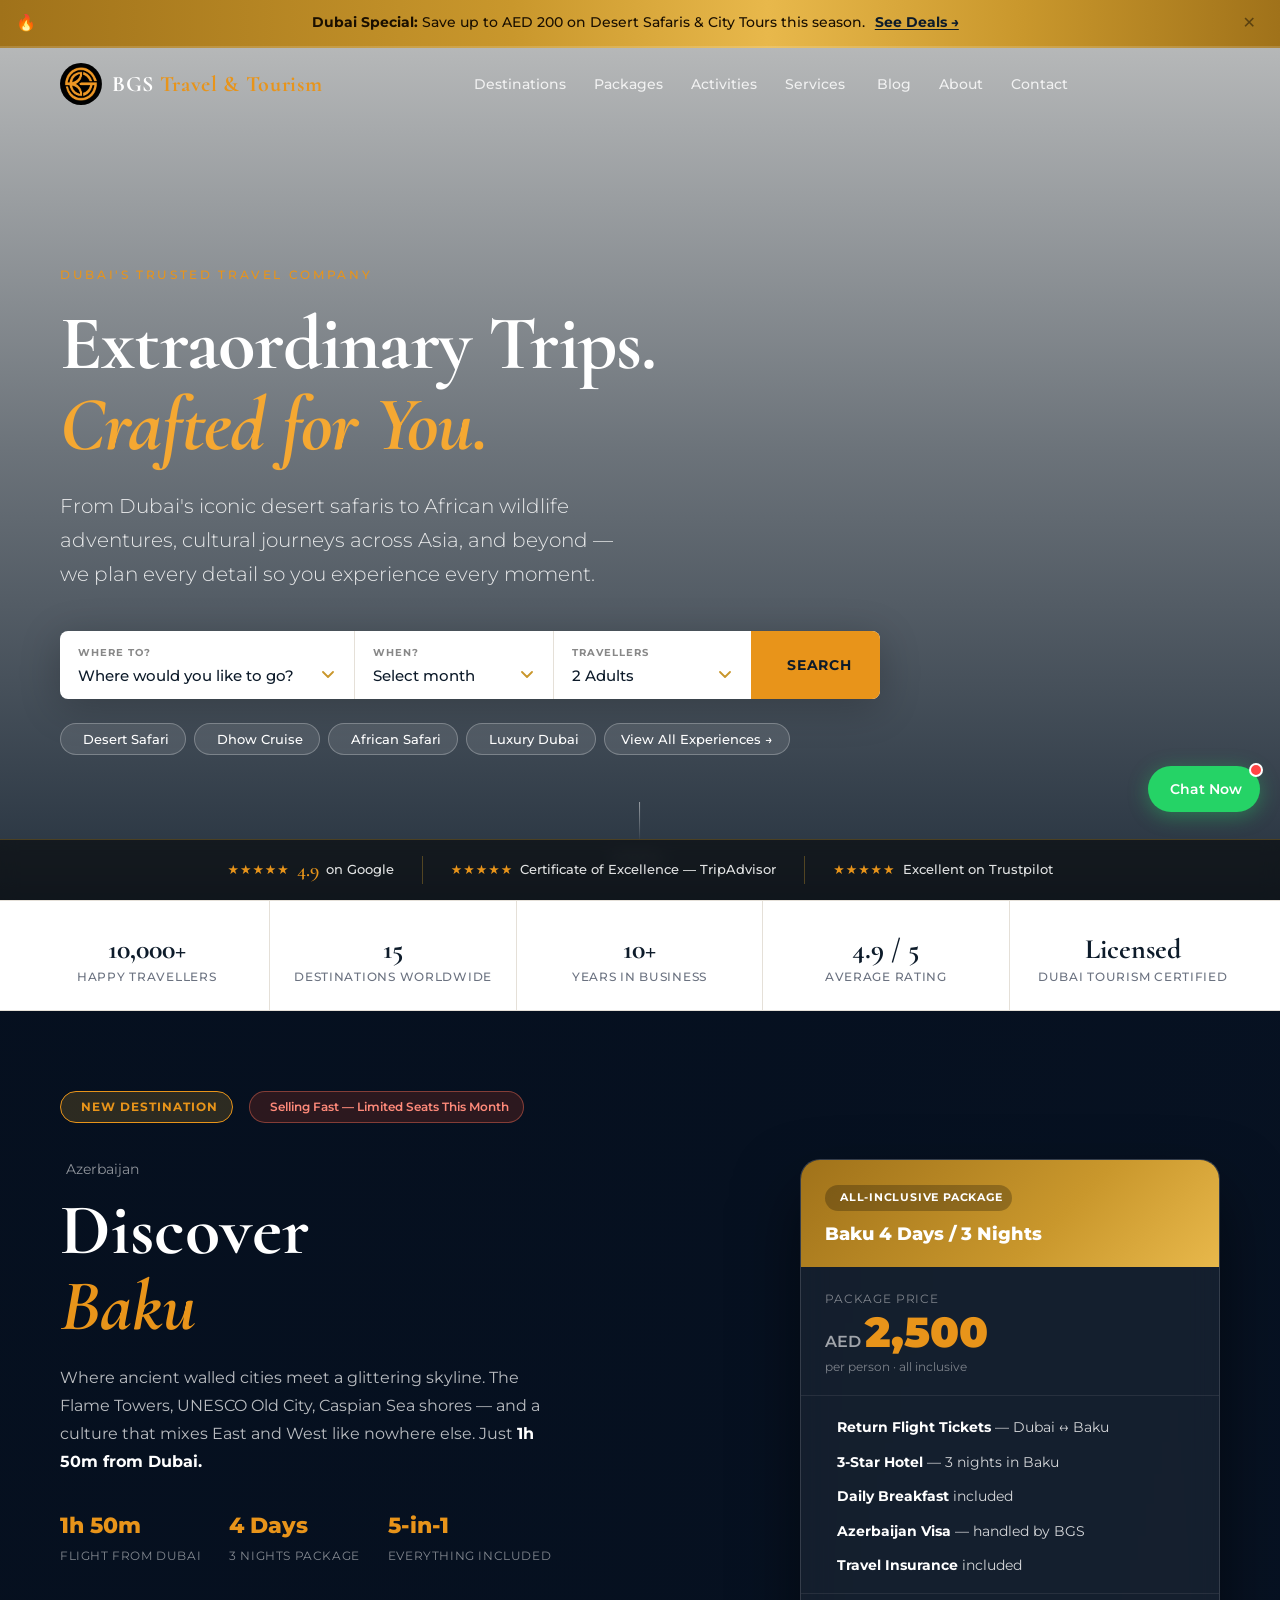
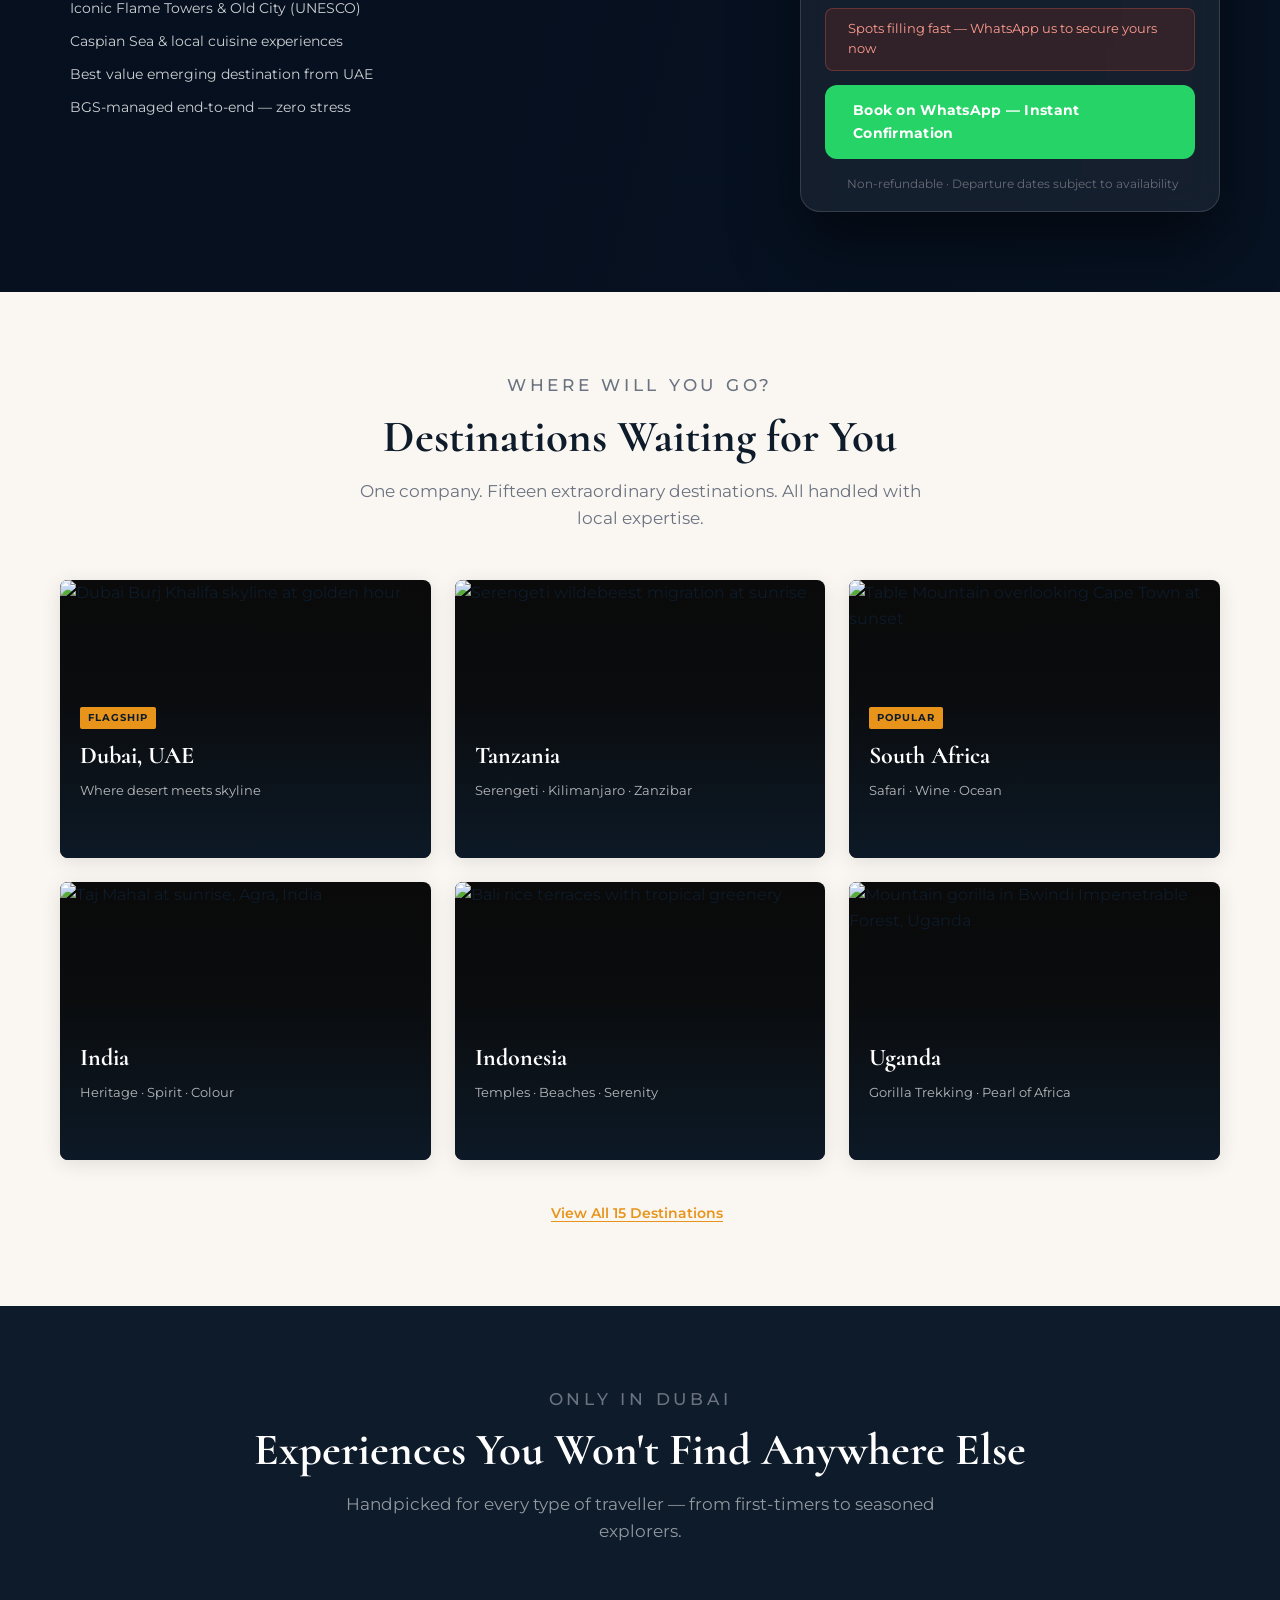
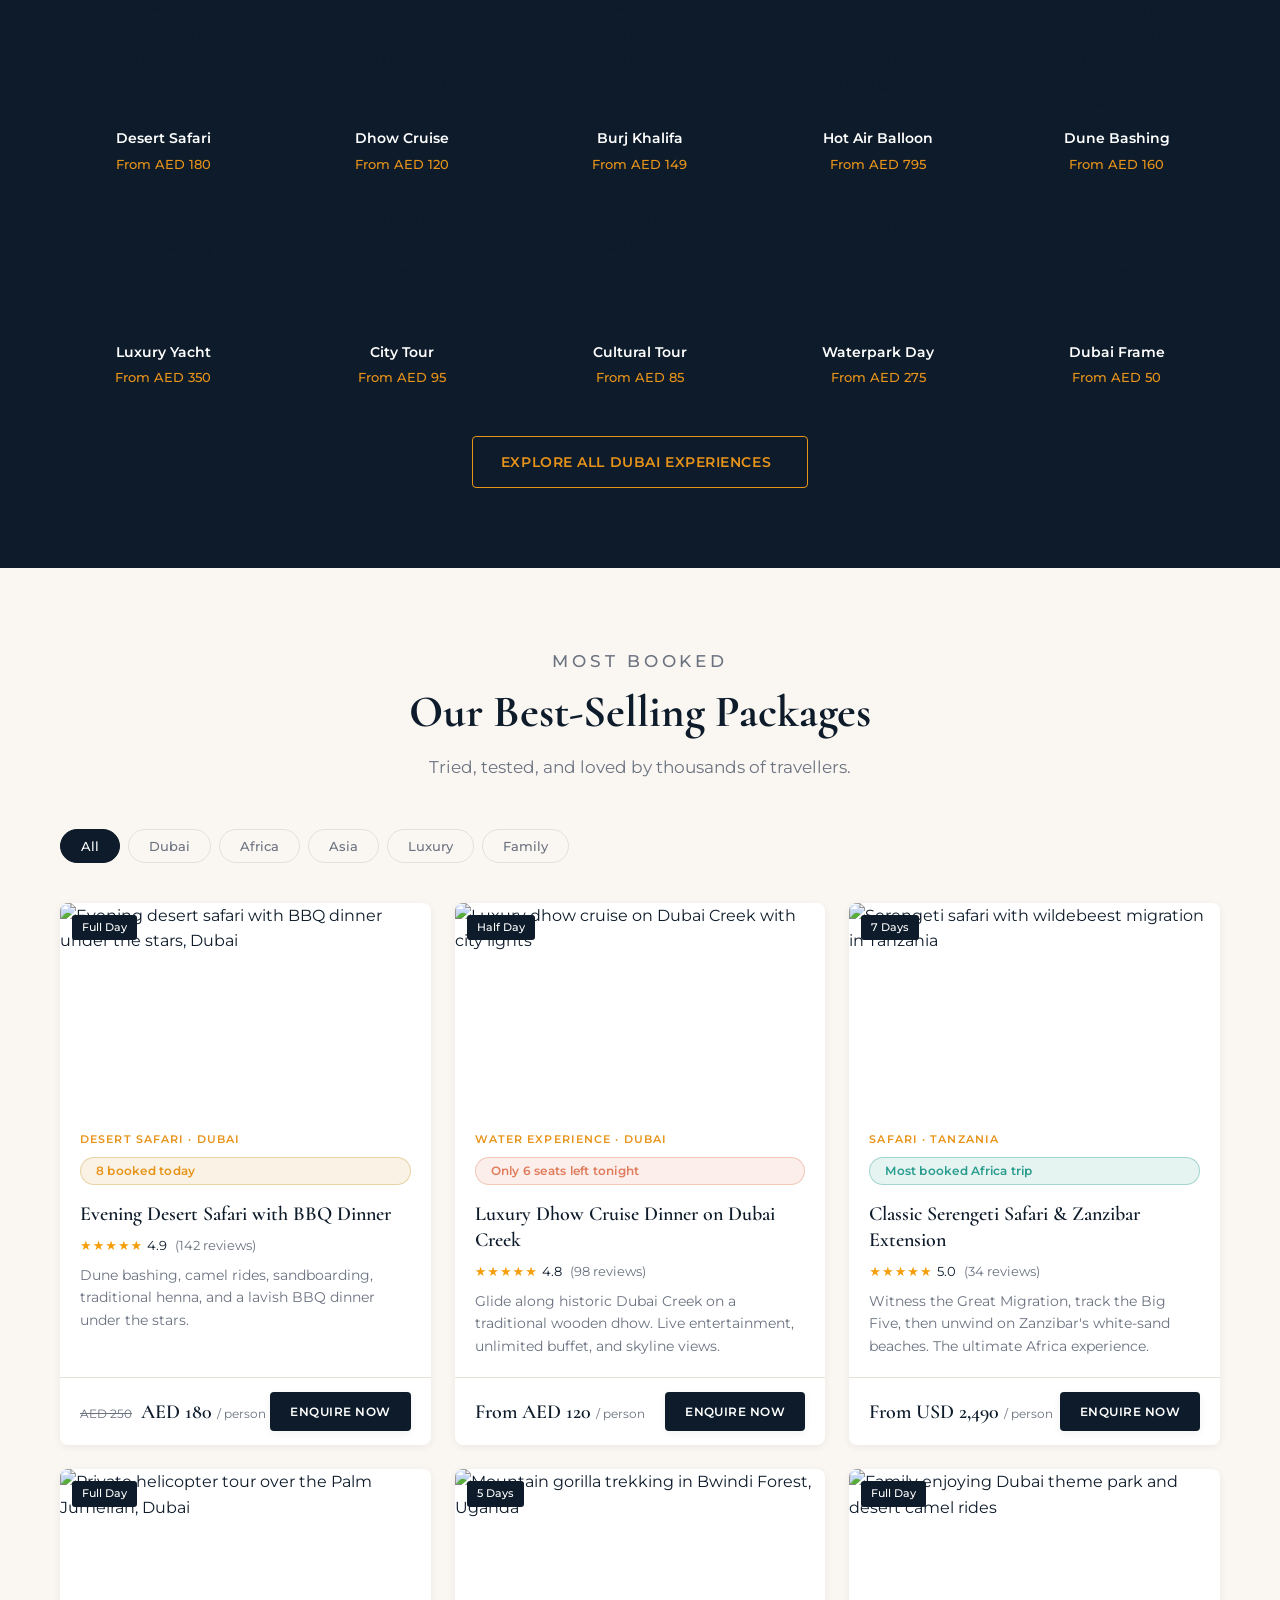
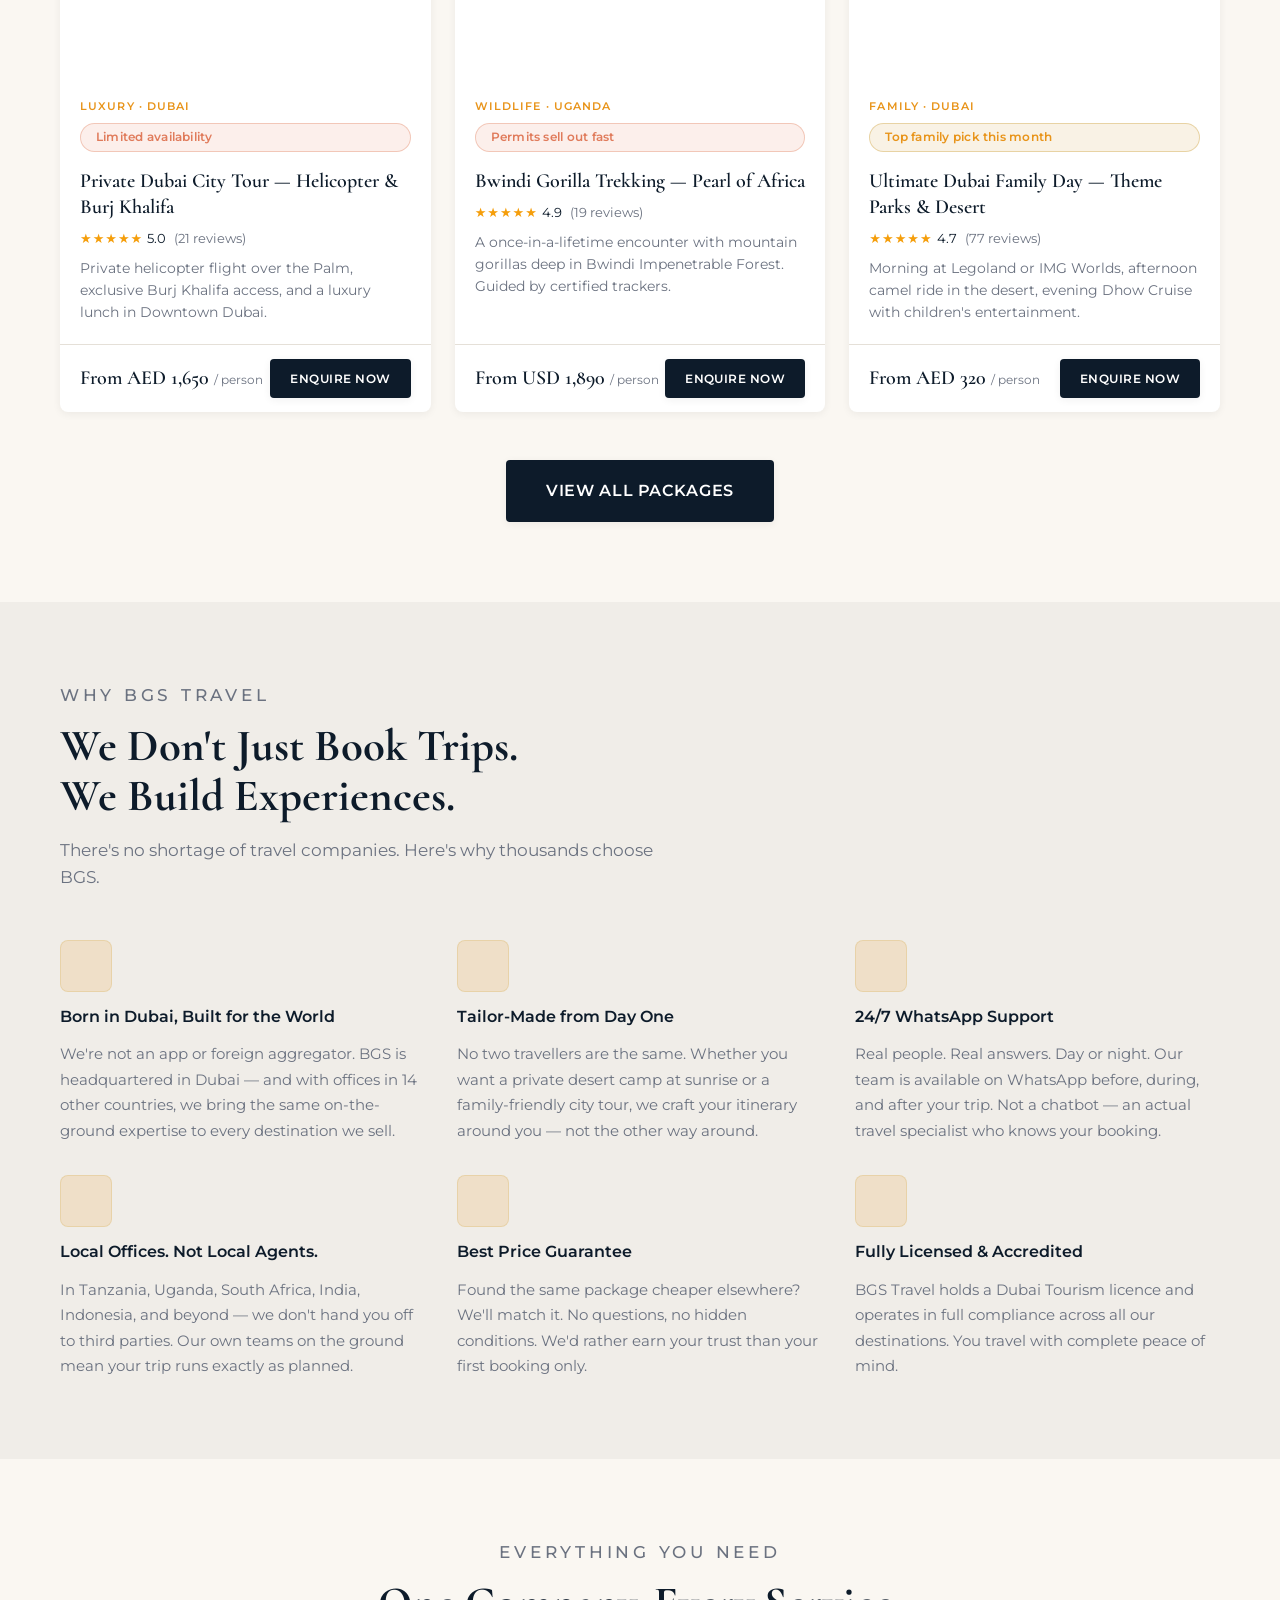
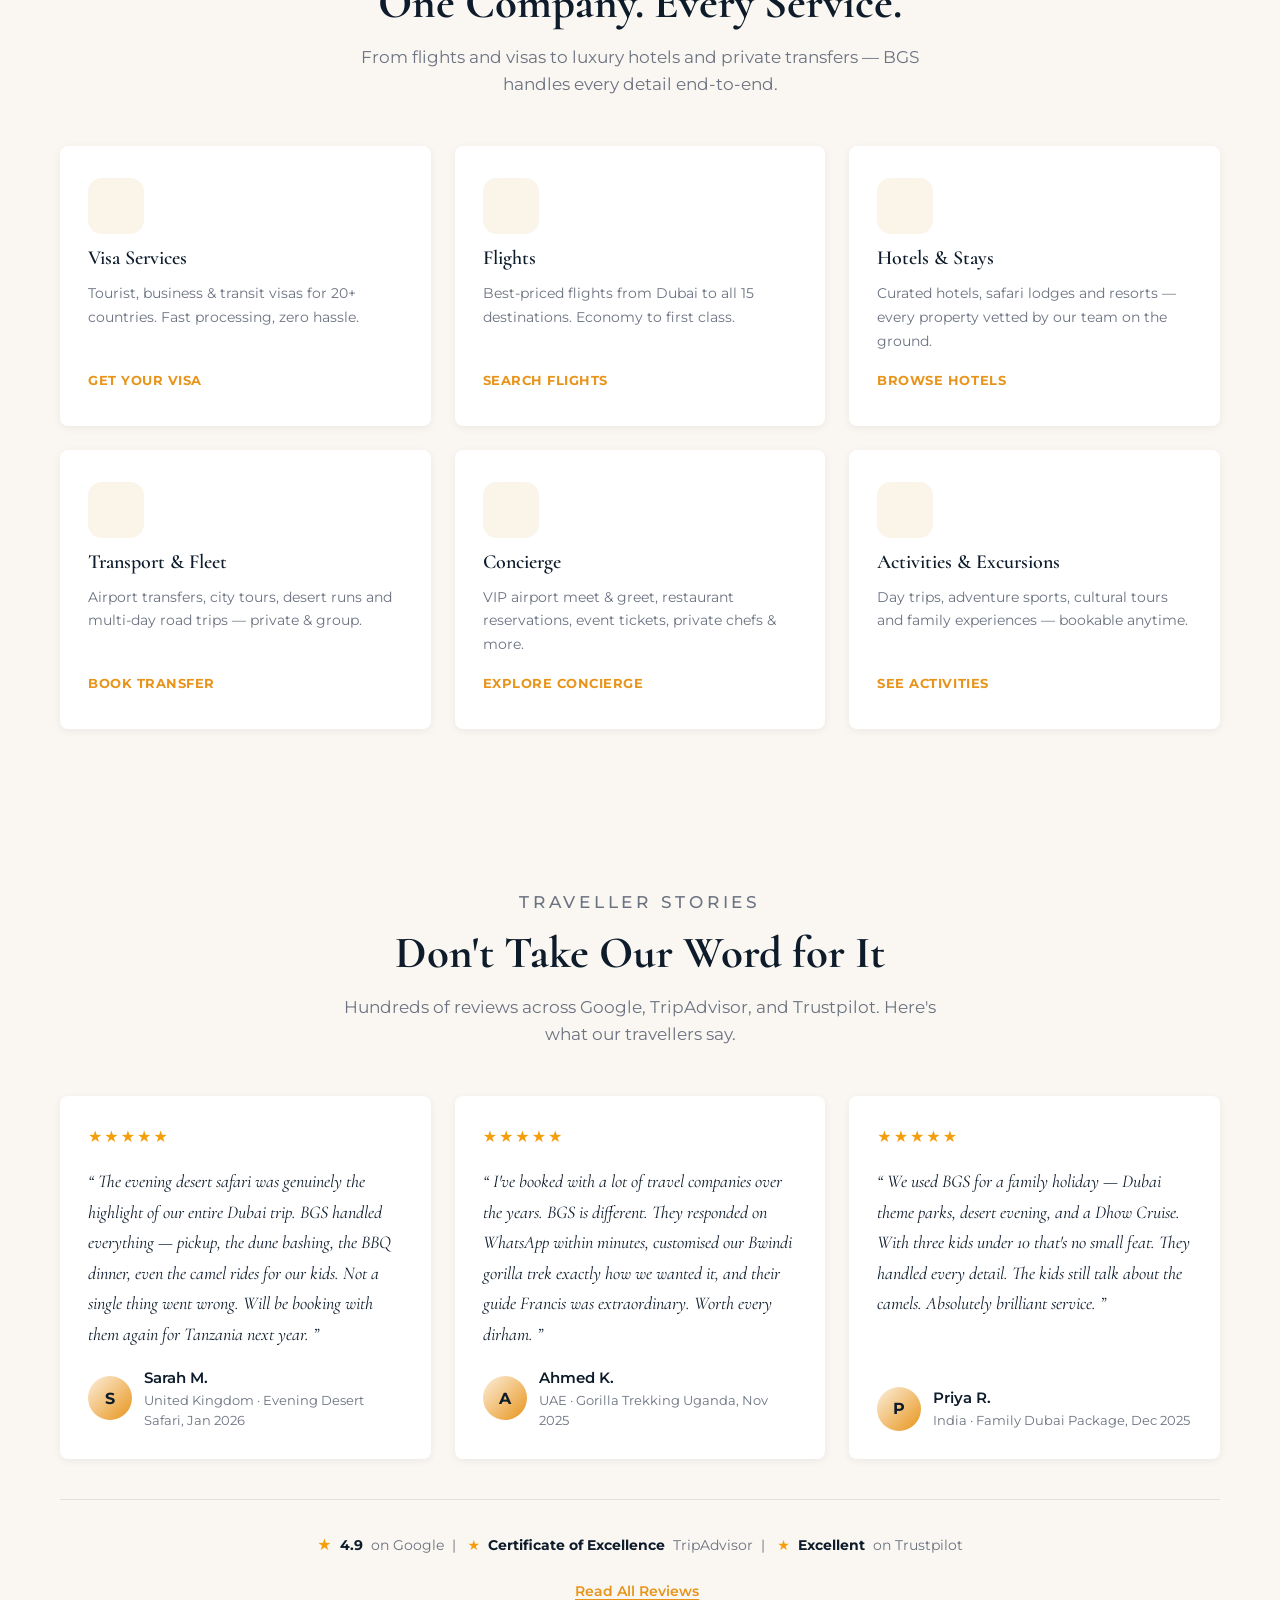
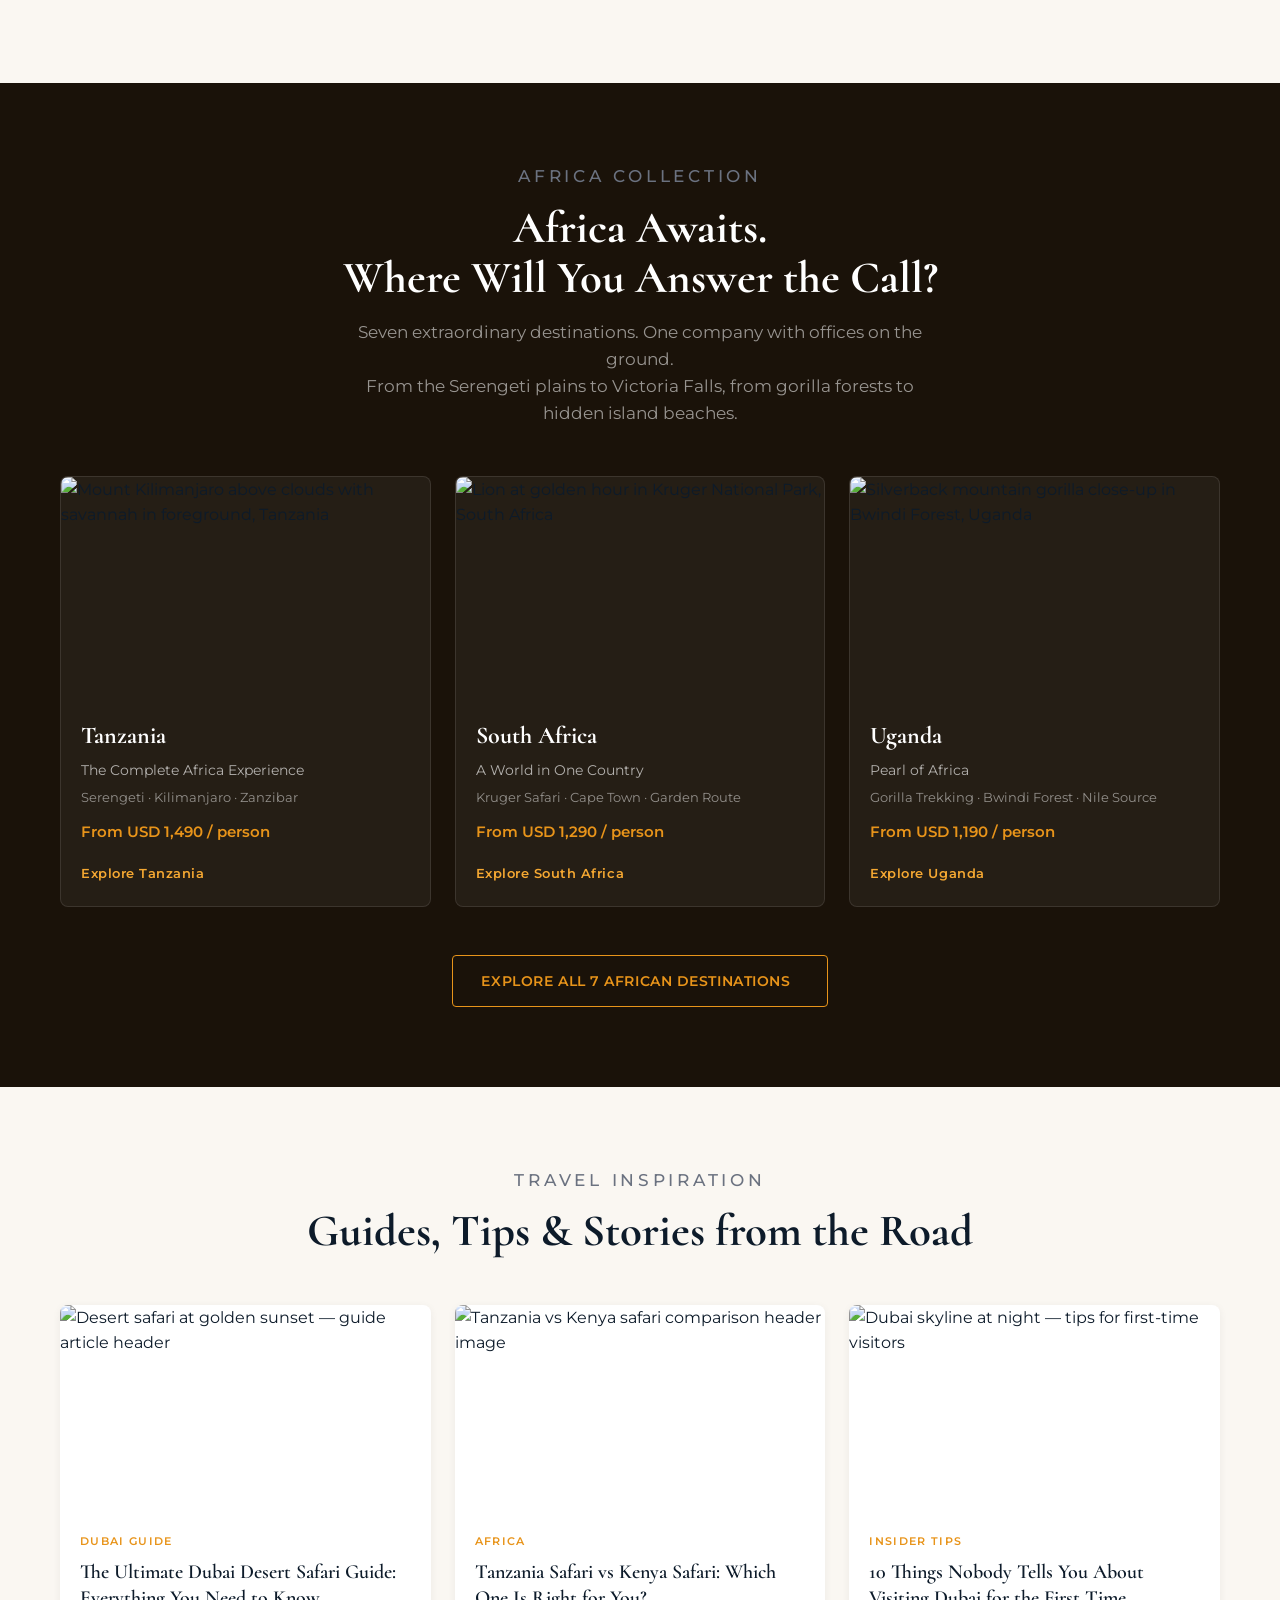
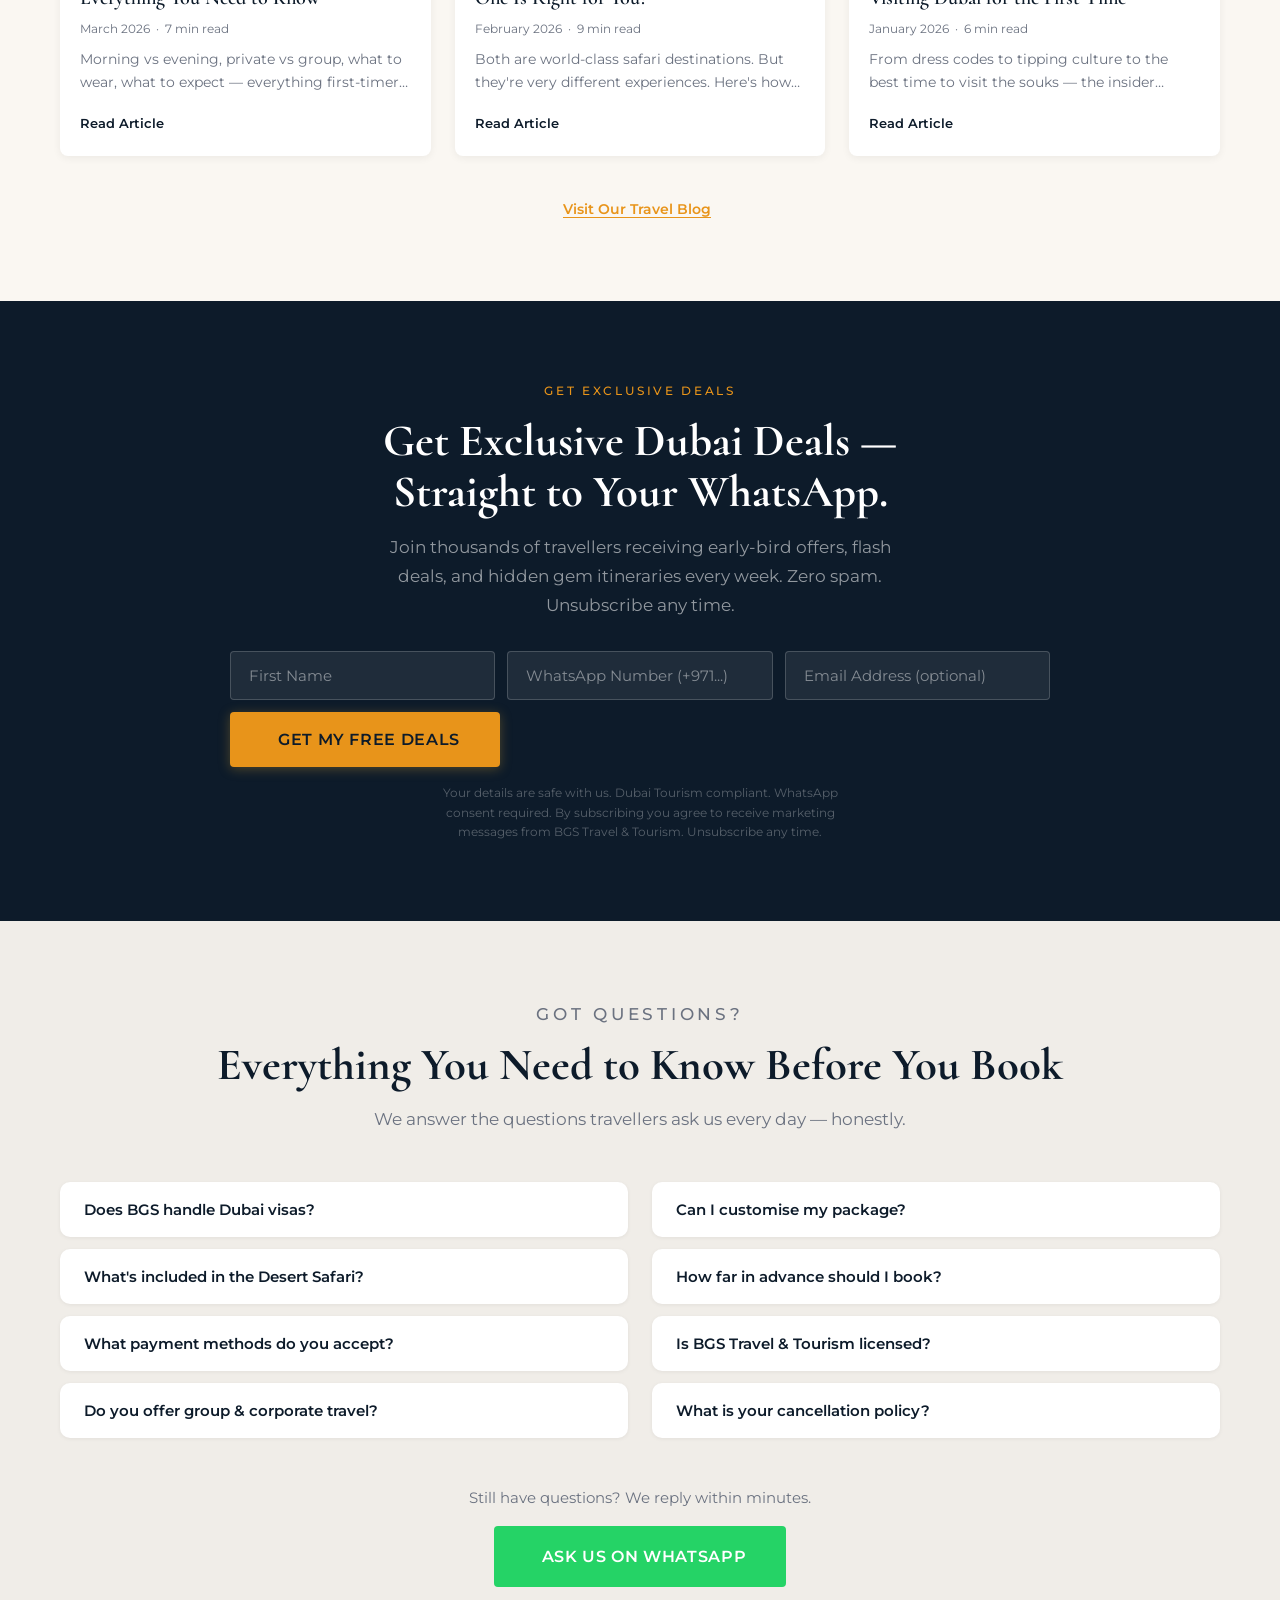
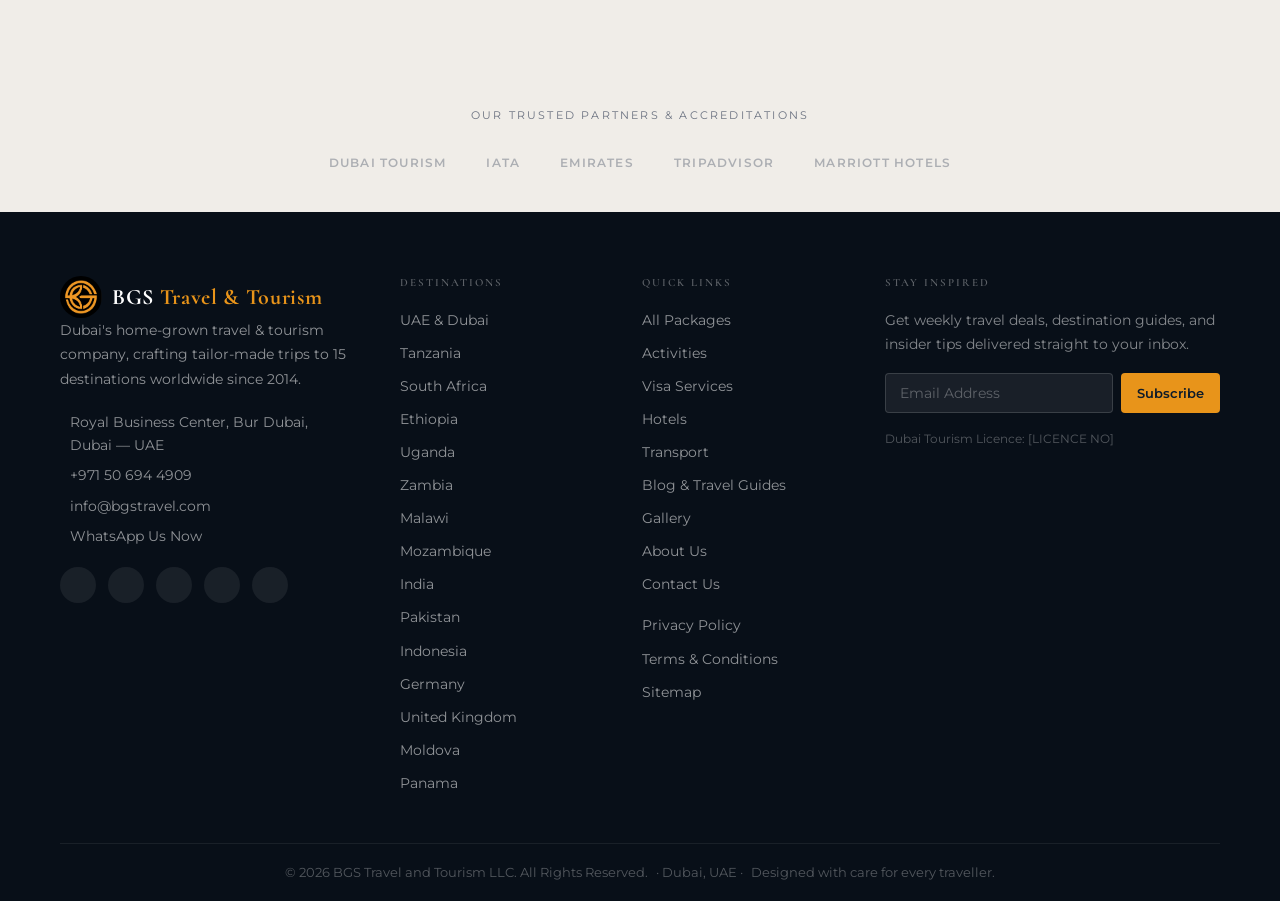
==== commit fb9b78f1: "Redesign Baku spotlight — real package details, full-bleed BG image, single card - Background: Baku " ====
--- a/src/index.html
+++ b/src/index.html
@@ -17,7 +17,7 @@
   <meta name="geo.region" content="AE-DU" />
   <meta name="geo.placename" content="Dubai, UAE" />
   <link rel="canonical" href="https://bgstravelandtourism.netlify.app/" />
-  <link rel="stylesheet" href="css/style.css" />
+  <link rel="stylesheet" href="css/style.css?v=3" />
   <link rel="icon" type="image/png" href="assets/images/BGS Logo white and black_1.png" />
   <link rel="apple-touch-icon" href="assets/images/BGS Logo white and black_1.png" />
   <!-- Remix Icons (free open source icon set) -->
@@ -425,57 +425,75 @@
 <!-- ============================================================
      AZERBAIJAN SPOTLIGHT — New Destination Feature
      ============================================================ -->
-<section class="section az-spotlight" aria-labelledby="az-heading">
-  <div class="container">
+<section class="az-spotlight" aria-labelledby="az-heading">
+
+  <!-- Background image with overlay -->
+  <div class="az-spotlight__bg" style="background-image:url('https://images.unsplash.com/photo-1596306499317-8490c6d9d870?w=1600&q=80')" aria-hidden="true"></div>
+  <div class="az-spotlight__overlay" aria-hidden="true"></div>
+
+  <div class="az-spotlight__shell">
+
+    <!-- TOP: Labels row -->
+    <div class="az-top-bar">
+      <span class="az-top-bar__new"><i class="ri-sparkling-line"></i> New Destination</span>
+      <span class="az-top-bar__urgency"><i class="ri-fire-line"></i> Selling Fast — Limited Seats This Month</span>
+    </div>
+
     <div class="az-spotlight__inner">
 
-      <!-- LEFT: Content -->
-      <div class="az-spotlight__content">
-        <p class="eyebrow">✦ New Destination Now Available</p>
-        <h2 id="az-heading">Discover <em>Baku,</em><br>Azerbaijan</h2>
-        <p class="az-spotlight__lead">Where ancient history meets a futuristic skyline. Explore the UNESCO-listed Old City, marvel at the iconic Flame Towers, cruise the Caspian Sea, and feast on cuisine that bridges East and West — all just 1h 50m from Dubai.</p>
+      <!-- LEFT: Destination info -->
+      <div class="az-spotlight__left">
+        <p class="az-country"><i class="ri-map-pin-2-line"></i> Azerbaijan</p>
+        <h2 id="az-heading">Discover<br><em>Baku</em></h2>
+        <p class="az-spotlight__lead">Where ancient walled cities meet a glittering skyline. The Flame Towers, UNESCO Old City, Caspian Sea shores — and a culture that mixes East and West like nowhere else. Just <strong>1h 50m from Dubai.</strong></p>
+
+        <div class="az-stats-row">
+          <div class="az-stat"><span class="az-stat__num">1h 50m</span><span class="az-stat__lbl">Flight from Dubai</span></div>
+          <div class="az-stat"><span class="az-stat__num">4 Days</span><span class="az-stat__lbl">3 Nights Package</span></div>
+          <div class="az-stat"><span class="az-stat__num">5-in-1</span><span class="az-stat__lbl">Everything Included</span></div>
+        </div>
 
         <ul class="az-highlights">
-          <li><i class="ri-fire-line"></i> Flame Towers &amp; Modern Architecture</li>
-          <li><i class="ri-ancient-gate-line"></i> Icherisheher — UNESCO World Heritage Old City</li>
-          <li><i class="ri-ship-line"></i> Caspian Sea &amp; Mud Volcanoes</li>
-          <li><i class="ri-restaurant-2-line"></i> World-Class Azerbaijani Cuisine</li>
-          <li><i class="ri-flight-takeoff-line"></i> Direct Flights from Dubai — ~1h 50m</li>
+          <li><i class="ri-checkbox-circle-fill"></i> Iconic Flame Towers &amp; Old City (UNESCO)</li>
+          <li><i class="ri-checkbox-circle-fill"></i> Caspian Sea &amp; local cuisine experiences</li>
+          <li><i class="ri-checkbox-circle-fill"></i> Best value emerging destination from UAE</li>
+          <li><i class="ri-checkbox-circle-fill"></i> BGS-managed end-to-end — zero stress</li>
         </ul>
-
-        <!-- 3 Package tiers -->
-        <div class="az-packages">
-          <a href="https://wa.me/971528992964?text=Hi%20BGS%2C%20I%27m%20interested%20in%20the%20Baku%20City%20Break%20package%20(4D%2F3N).%20Please%20share%20details%20and%20pricing." class="az-pkg" target="_blank" rel="noopener">
-            <div class="az-pkg__name">City Break</div>
-            <div class="az-pkg__dur">4 Days / 3 Nights</div>
-            <div class="az-pkg__price">From <strong>AED 1,890</strong><span>/person</span></div>
-            <div class="az-pkg__cta">Enquire <i class="ri-whatsapp-line"></i></div>
+      </div>
+
+      <!-- RIGHT: Package card -->
+      <div class="az-spotlight__right">
+        <div class="az-card">
+
+          <div class="az-card__header">
+            <div class="az-card__badge"><i class="ri-award-fill"></i> All-Inclusive Package</div>
+            <div class="az-card__title">Baku 4 Days / 3 Nights</div>
+          </div>
+
+          <div class="az-card__price-block">
+            <div class="az-card__price-label">Package price</div>
+            <div class="az-card__price">AED <span class="az-card__price-num">2,500</span></div>
+            <div class="az-card__per">per person · all inclusive</div>
+          </div>
+
+          <ul class="az-card__includes">
+            <li><i class="ri-flight-takeoff-line"></i><span><strong>Return Flight Tickets</strong> — Dubai ↔ Baku</span></li>
+            <li><i class="ri-hotel-line"></i><span><strong>3-Star Hotel</strong> — 3 nights in Baku</span></li>
+            <li><i class="ri-restaurant-line"></i><span><strong>Daily Breakfast</strong> included</span></li>
+            <li><i class="ri-passport-line"></i><span><strong>Azerbaijan Visa</strong> — handled by BGS</span></li>
+            <li><i class="ri-shield-check-line"></i><span><strong>Travel Insurance</strong> included</span></li>
+          </ul>
+
+          <div class="az-card__urgency">
+            <i class="ri-alarm-warning-line"></i>
+            <span>Spots filling fast — WhatsApp us to secure yours now</span>
+          </div>
+
+          <a href="https://wa.me/971528992964?text=Hi%20BGS%2C%20I%27m%20interested%20in%20the%20Baku%204D%2F3N%20package%20for%20AED%202%2C500.%20Please%20confirm%20availability%20and%20upcoming%20dates." class="az-card__cta" target="_blank" rel="noopener">
+            <i class="ri-whatsapp-line"></i> Book on WhatsApp — Instant Confirmation
           </a>
-          <a href="https://wa.me/971528992964?text=Hi%20BGS%2C%20I%27m%20interested%20in%20the%20Baku%20Explorer%20package%20(6D%2F5N).%20Please%20share%20details%20and%20pricing." class="az-pkg az-pkg--featured" target="_blank" rel="noopener">
-            <div class="az-pkg__badge">Most Popular</div>
-            <div class="az-pkg__name">Explorer</div>
-            <div class="az-pkg__dur">6 Days / 5 Nights</div>
-            <div class="az-pkg__price">From <strong>AED 2,690</strong><span>/person</span></div>
-            <div class="az-pkg__cta">Enquire <i class="ri-whatsapp-line"></i></div>
-          </a>
-          <a href="https://wa.me/971528992964?text=Hi%20BGS%2C%20I%27m%20interested%20in%20the%20Baku%20Luxury%20package%20(8D%2F7N).%20Please%20share%20details%20and%20pricing." class="az-pkg" target="_blank" rel="noopener">
-            <div class="az-pkg__name">Luxury</div>
-            <div class="az-pkg__dur">8 Days / 7 Nights</div>
-            <div class="az-pkg__price">From <strong>AED 3,990</strong><span>/person</span></div>
-            <div class="az-pkg__cta">Enquire <i class="ri-whatsapp-line"></i></div>
-          </a>
-        </div>
-
-        <a href="https://wa.me/971528992964?text=Hi%20BGS%20Travel%20%26%20Tourism%2C%20I%27m%20interested%20in%20Baku%2C%20Azerbaijan.%20Please%20share%20available%20packages%20and%20pricing." class="btn btn--primary" target="_blank" rel="noopener" style="margin-top:28px;">
-          <i class="ri-whatsapp-line"></i> WhatsApp Us — Limited Spots Available
-        </a>
-      </div>
-
-      <!-- RIGHT: Image -->
-      <div class="az-spotlight__media">
-        <div class="az-spotlight__img-wrap">
-          <img src="https://images.unsplash.com/photo-1573165265324-4eddf1f7a5cb?w=900&q=80" alt="Flame Towers, Baku, Azerbaijan at night" class="az-spotlight__img" loading="lazy">
-          <div class="az-spotlight__location-tag"><i class="ri-map-pin-2-line"></i> Baku, Azerbaijan</div>
+
+          <p class="az-card__note"><i class="ri-information-line"></i> Non-refundable · Departure dates subject to availability</p>
         </div>
       </div>
 
--- a/src/css/style.css
+++ b/src/css/style.css
@@ -1939,71 +1939,171 @@
 /* ============================================================
    27. AZERBAIJAN SPOTLIGHT
    ============================================================ */
-.az-spotlight { background: var(--bg-dark); color: var(--white); overflow: hidden; }
+.az-spotlight {
+  position: relative;
+  overflow: hidden;
+  padding: 80px 0;
+  color: var(--white);
+}
+.az-spotlight__bg {
+  position: absolute; inset: 0;
+  background-size: cover;
+  background-position: center;
+  background-color: #0d1a2e;
+  transform: scale(1.04);
+  transition: transform 8s ease;
+}
+.az-spotlight:hover .az-spotlight__bg { transform: scale(1); }
+.az-spotlight__overlay {
+  position: absolute; inset: 0;
+  background: linear-gradient(105deg, rgba(5,15,30,0.93) 0%, rgba(5,15,30,0.88) 50%, rgba(5,15,30,0.75) 100%);
+}
+.az-spotlight__shell {
+  position: relative; z-index: 2;
+  max-width: var(--max-width);
+  margin: 0 auto;
+  padding: 0 24px;
+}
+@media (min-width: 1024px) { .az-spotlight__shell { padding: 0 60px; } }
+
+/* Top bar */
+.az-top-bar {
+  display: flex; align-items: center; gap: 16px; flex-wrap: wrap;
+  margin-bottom: 36px;
+}
+.az-top-bar__new {
+  display: inline-flex; align-items: center; gap: 6px;
+  background: rgba(201,151,44,0.2); border: 1px solid var(--gold);
+  color: var(--gold); font-size: 0.78rem; font-weight: 700;
+  letter-spacing: 0.08em; text-transform: uppercase;
+  padding: 5px 14px; border-radius: 50px;
+}
+.az-top-bar__urgency {
+  display: inline-flex; align-items: center; gap: 6px;
+  background: rgba(220,60,30,0.18); border: 1px solid rgba(220,100,80,0.5);
+  color: #ff8a7a; font-size: 0.78rem; font-weight: 600;
+  padding: 5px 14px; border-radius: 50px;
+}
+
+/* Inner grid */
 .az-spotlight__inner {
   display: grid;
-  grid-template-columns: 1fr 1fr;
-  gap: 60px;
-  align-items: center;
-}
-.az-spotlight__content .eyebrow { color: var(--gold); margin-bottom: 12px; }
-.az-spotlight__content h2 { color: var(--white); font-size: clamp(2rem, 4vw, 2.8rem); margin-bottom: 20px; line-height: 1.15; }
-.az-spotlight__content h2 em { color: var(--gold); font-style: italic; }
-.az-spotlight__lead { color: rgba(255,255,255,0.78); font-size: 1rem; line-height: 1.75; margin-bottom: 28px; }
-
-.az-highlights { list-style: none; padding: 0; margin: 0 0 32px; display: flex; flex-direction: column; gap: 10px; }
-.az-highlights li { display: flex; align-items: center; gap: 10px; color: rgba(255,255,255,0.85); font-size: 0.9rem; }
-.az-highlights li i { color: var(--gold); font-size: 1.1rem; flex-shrink: 0; }
-
-.az-packages { display: grid; grid-template-columns: repeat(3, 1fr); gap: 12px; margin-bottom: 8px; }
-.az-pkg {
+  grid-template-columns: 1fr 420px;
+  gap: 56px;
+  align-items: start;
+}
+
+/* Left column */
+.az-country {
+  display: flex; align-items: center; gap: 6px;
+  color: rgba(255,255,255,0.55); font-size: 0.85rem;
+  margin-bottom: 12px;
+}
+.az-country i { color: var(--gold); }
+.az-spotlight__left h2 {
+  font-size: clamp(2.8rem, 6vw, 4.5rem);
+  line-height: 1.05; color: var(--white);
+  margin-bottom: 20px; font-family: var(--font-display);
+}
+.az-spotlight__left h2 em { color: var(--gold); font-style: italic; display: block; }
+.az-spotlight__lead {
+  font-size: 1rem; line-height: 1.75;
+  color: rgba(255,255,255,0.72); margin-bottom: 32px; max-width: 500px;
+}
+.az-spotlight__lead strong { color: var(--white); }
+
+.az-stats-row {
+  display: flex; gap: 28px; margin-bottom: 32px; flex-wrap: wrap;
+}
+.az-stat { display: flex; flex-direction: column; gap: 2px; }
+.az-stat__num { font-size: 1.4rem; font-weight: 800; color: var(--gold); font-family: var(--font-body); }
+.az-stat__lbl { font-size: 0.75rem; color: rgba(255,255,255,0.5); text-transform: uppercase; letter-spacing: 0.05em; }
+
+.az-highlights { list-style: none; padding: 0; margin: 0; display: flex; flex-direction: column; gap: 10px; }
+.az-highlights li {
+  display: flex; align-items: center; gap: 10px;
+  color: rgba(255,255,255,0.8); font-size: 0.9rem;
+}
+.az-highlights li i { color: #4ade80; font-size: 1rem; flex-shrink: 0; }
+
+/* Right column — Package card */
+.az-card {
   background: rgba(255,255,255,0.06);
-  border: 1px solid rgba(255,255,255,0.12);
-  border-radius: 12px;
-  padding: 18px 14px;
-  text-decoration: none;
-  color: var(--white);
-  display: flex; flex-direction: column; gap: 4px;
-  position: relative;
-  transition: background 0.2s, border-color 0.2s, transform 0.2s;
+  backdrop-filter: blur(16px);
+  border: 1px solid rgba(255,255,255,0.14);
+  border-radius: 20px;
   overflow: hidden;
-}
-.az-pkg:hover { background: rgba(201,151,44,0.15); border-color: var(--gold); transform: translateY(-3px); }
-.az-pkg--featured { background: rgba(201,151,44,0.18); border-color: var(--gold); }
-.az-pkg__badge {
-  position: absolute; top: -1px; left: 50%; transform: translateX(-50%);
-  background: var(--gold); color: var(--black); font-size: 0.65rem; font-weight: 700;
-  letter-spacing: 0.06em; text-transform: uppercase; padding: 3px 10px; border-radius: 0 0 8px 8px; white-space: nowrap;
-}
-.az-pkg__name { font-weight: 700; font-size: 0.9rem; margin-top: 14px; }
-.az-pkg--featured .az-pkg__name { margin-top: 18px; }
-.az-pkg__dur { font-size: 0.75rem; color: rgba(255,255,255,0.55); }
-.az-pkg__price { font-size: 0.8rem; color: rgba(255,255,255,0.7); margin-top: 6px; }
-.az-pkg__price strong { color: var(--gold); font-size: 1rem; }
-.az-pkg__price span { font-size: 0.7rem; display: block; color: rgba(255,255,255,0.45); }
-.az-pkg__cta { font-size: 0.78rem; color: var(--gold); font-weight: 600; margin-top: 8px; display: flex; align-items: center; gap: 4px; }
-
-.az-spotlight__media { position: relative; }
-.az-spotlight__img-wrap { position: relative; border-radius: 20px; overflow: hidden; aspect-ratio: 4/5; box-shadow: 0 24px 64px rgba(0,0,0,0.5); }
-.az-spotlight__img { width: 100%; height: 100%; object-fit: cover; display: block; }
-.az-spotlight__location-tag {
-  position: absolute; bottom: 20px; left: 20px;
-  background: rgba(0,0,0,0.65); backdrop-filter: blur(8px);
-  color: var(--white); font-size: 0.8rem; font-weight: 600;
-  padding: 8px 14px; border-radius: 50px;
-  display: flex; align-items: center; gap: 6px;
-  border: 1px solid rgba(255,255,255,0.15);
-}
-.az-spotlight__location-tag i { color: var(--gold); }
-
-@media (max-width: 900px) {
-  .az-spotlight__inner { grid-template-columns: 1fr; gap: 40px; }
-  .az-spotlight__media { order: -1; }
-  .az-spotlight__img-wrap { aspect-ratio: 16/9; }
-  .az-packages { grid-template-columns: repeat(3, 1fr); gap: 8px; }
-}
-@media (max-width: 480px) {
-  .az-packages { grid-template-columns: 1fr; }
+  box-shadow: 0 32px 64px rgba(0,0,0,0.5);
+}
+.az-card__header {
+  background: linear-gradient(135deg, #A0721A 0%, #C9972C 60%, #E8B84B 100%);
+  padding: 20px 24px 18px;
+}
+.az-card__badge {
+  display: inline-flex; align-items: center; gap: 5px;
+  background: rgba(0,0,0,0.25); color: var(--white);
+  font-size: 0.7rem; font-weight: 700; letter-spacing: 0.07em;
+  text-transform: uppercase; padding: 4px 10px; border-radius: 50px;
+  margin-bottom: 8px;
+}
+.az-card__title { font-size: 1.15rem; font-weight: 800; color: var(--white); }
+
+.az-card__price-block {
+  padding: 22px 24px 18px;
+  border-bottom: 1px solid rgba(255,255,255,0.08);
+}
+.az-card__price-label { font-size: 0.75rem; text-transform: uppercase; letter-spacing: 0.07em; color: rgba(255,255,255,0.45); margin-bottom: 4px; }
+.az-card__price { font-size: 1rem; font-weight: 600; color: rgba(255,255,255,0.6); line-height: 1; }
+.az-card__price-num { font-size: 2.6rem; font-weight: 900; color: var(--gold); font-family: var(--font-body); }
+.az-card__per { font-size: 0.78rem; color: rgba(255,255,255,0.45); margin-top: 4px; }
+
+.az-card__includes {
+  list-style: none; padding: 20px 24px 16px; margin: 0;
+  display: flex; flex-direction: column; gap: 12px;
+  border-bottom: 1px solid rgba(255,255,255,0.08);
+}
+.az-card__includes li { display: flex; align-items: flex-start; gap: 12px; font-size: 0.88rem; color: rgba(255,255,255,0.82); }
+.az-card__includes li i { color: var(--gold); font-size: 1.05rem; flex-shrink: 0; margin-top: 1px; }
+.az-card__includes li span strong { color: var(--white); }
+
+.az-card__urgency {
+  margin: 14px 24px;
+  background: rgba(220,60,30,0.15); border: 1px solid rgba(220,100,80,0.3);
+  border-radius: 8px; padding: 10px 14px;
+  display: flex; align-items: center; gap: 8px;
+  font-size: 0.8rem; color: #ff9d8f;
+}
+.az-card__urgency i { font-size: 1rem; flex-shrink: 0; }
+
+.az-card__cta {
+  display: flex; align-items: center; justify-content: center; gap: 8px;
+  margin: 0 24px 16px;
+  background: #25D366; color: var(--white);
+  font-size: 0.9rem; font-weight: 700;
+  padding: 14px 20px; border-radius: 12px;
+  text-decoration: none; letter-spacing: 0.02em;
+  transition: background 0.2s, transform 0.15s;
+}
+.az-card__cta:hover { background: #1ebe5a; transform: translateY(-2px); }
+.az-card__cta i { font-size: 1.2rem; }
+
+.az-card__note {
+  text-align: center; font-size: 0.72rem;
+  color: rgba(255,255,255,0.35); padding: 0 24px 18px;
+  display: flex; align-items: center; justify-content: center; gap: 5px;
+  margin: 0;
+}
+
+/* Responsive */
+@media (max-width: 1024px) {
+  .az-spotlight__inner { grid-template-columns: 1fr; gap: 44px; }
+  .az-card { max-width: 480px; }
+}
+@media (max-width: 600px) {
+  .az-spotlight { padding: 60px 0; }
+  .az-spotlight__left h2 { font-size: 2.6rem; }
+  .az-card { max-width: 100%; }
+  .az-stats-row { gap: 20px; }
 }
 
 /* ============================================================
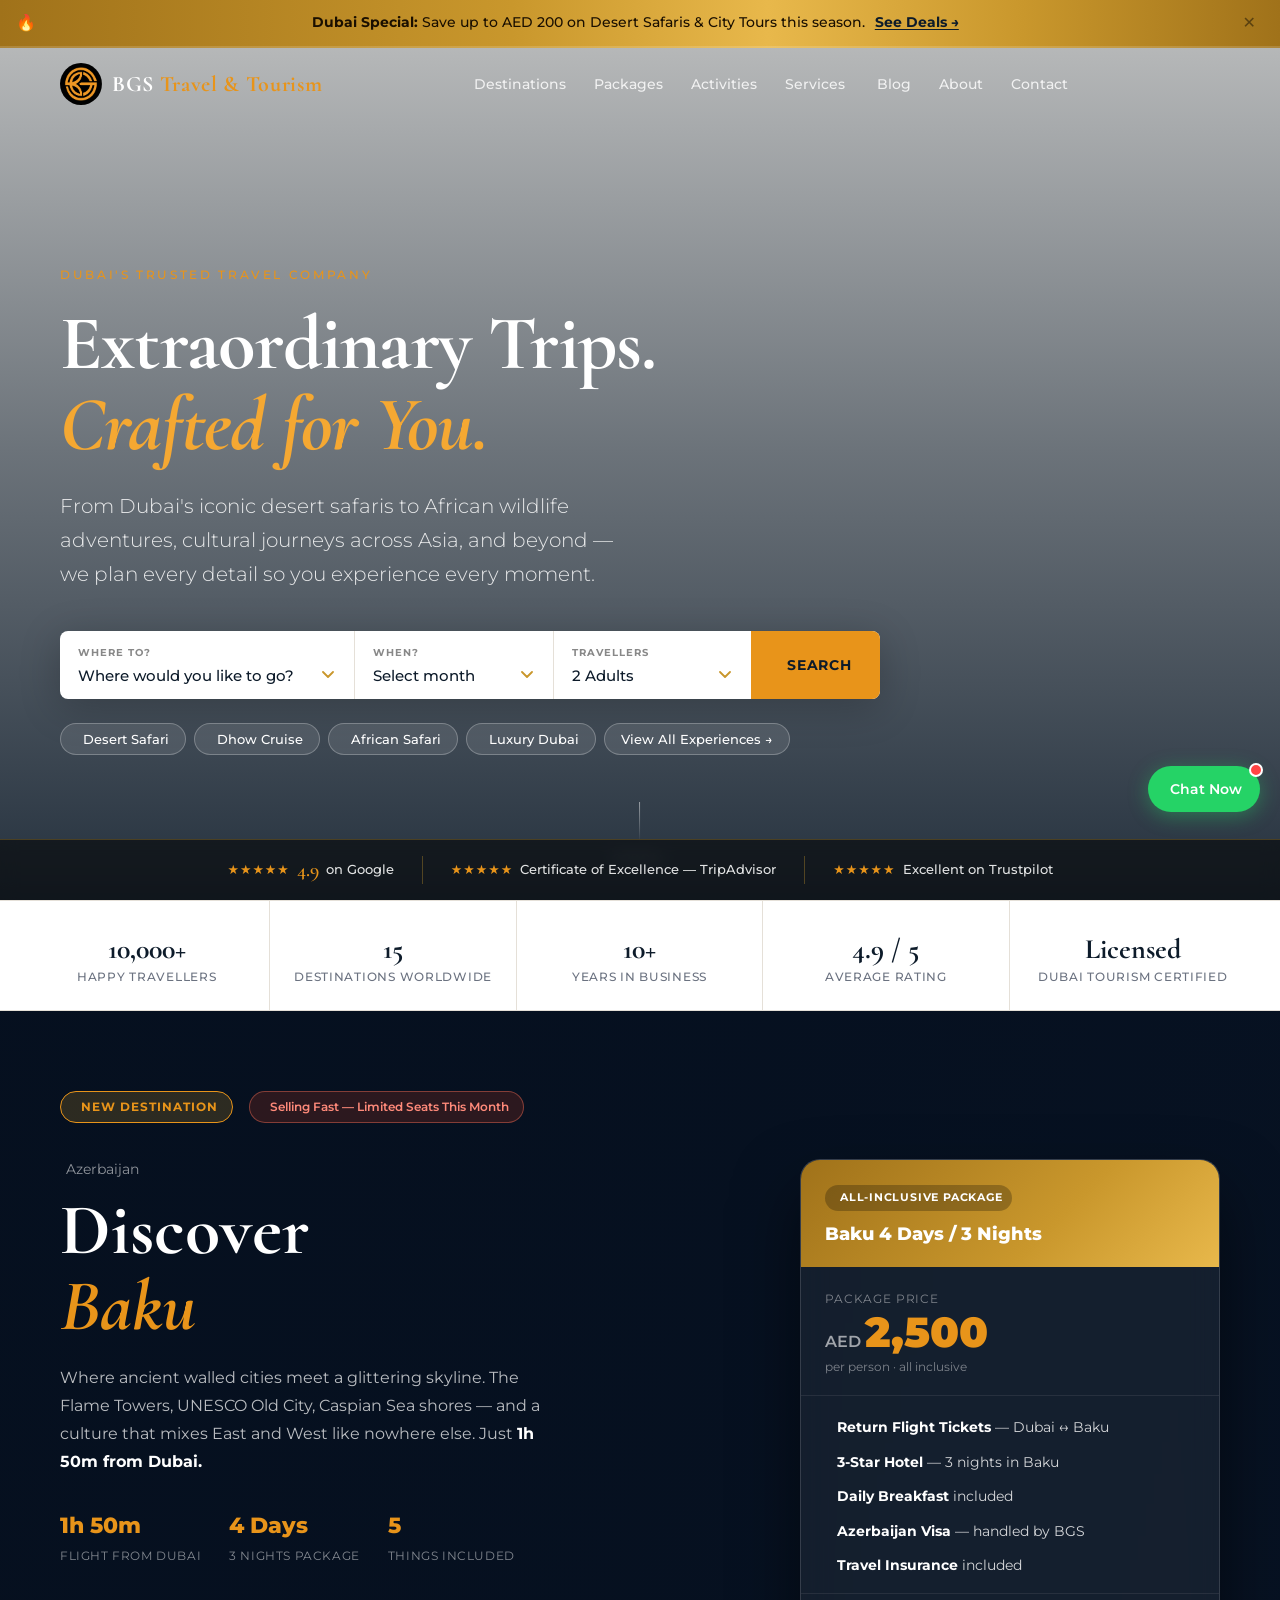
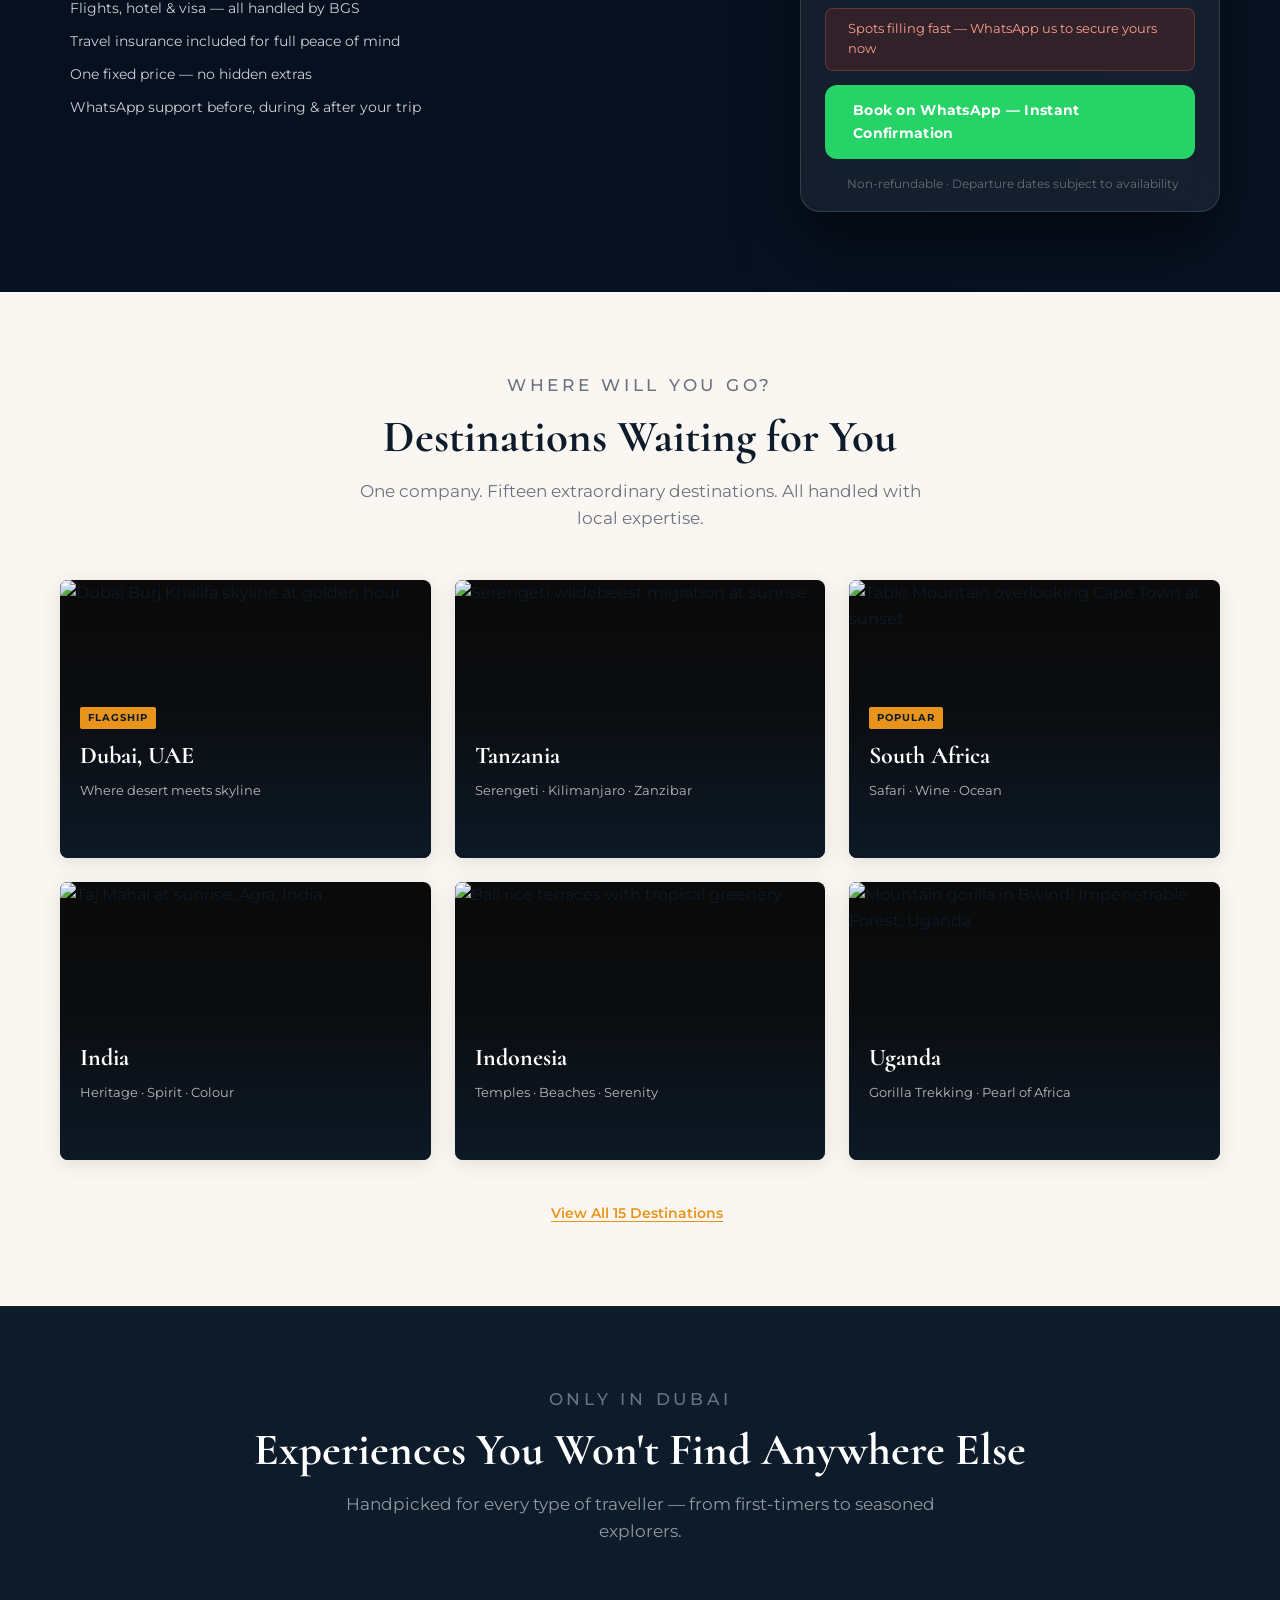
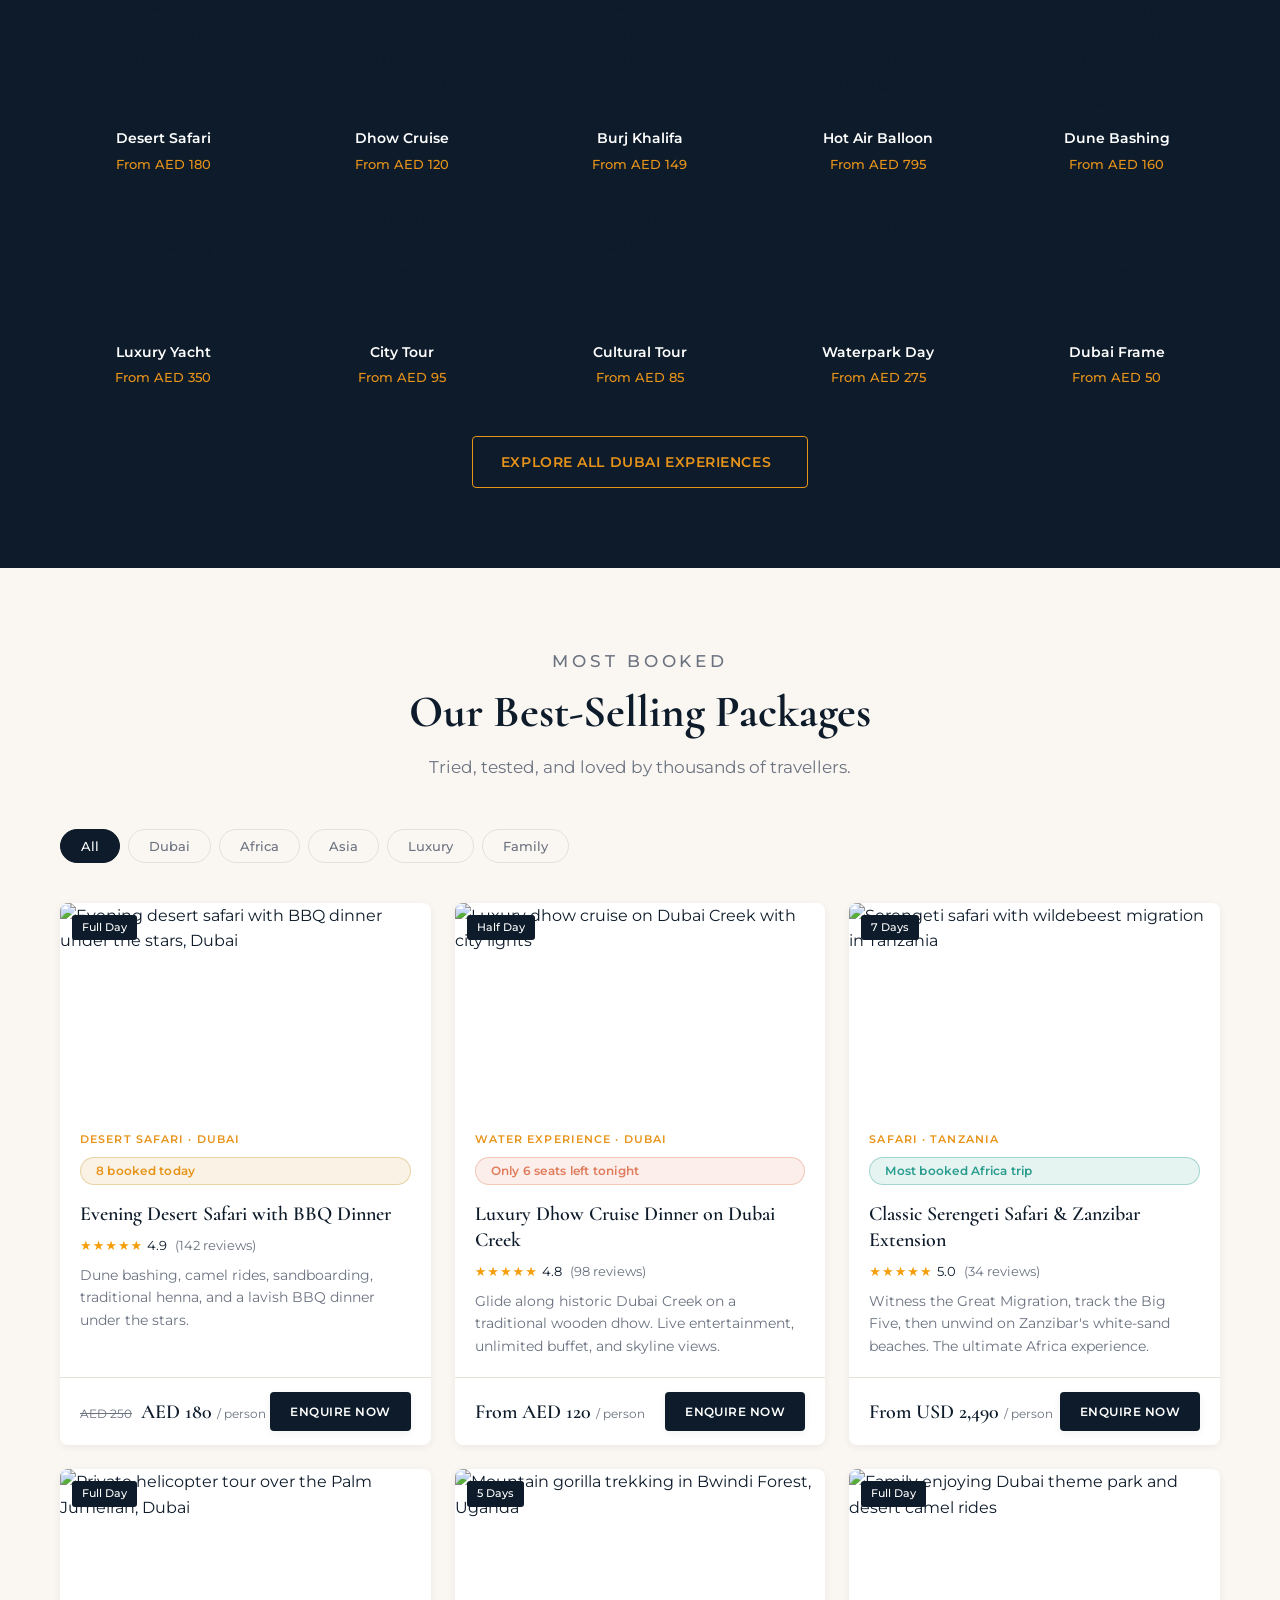
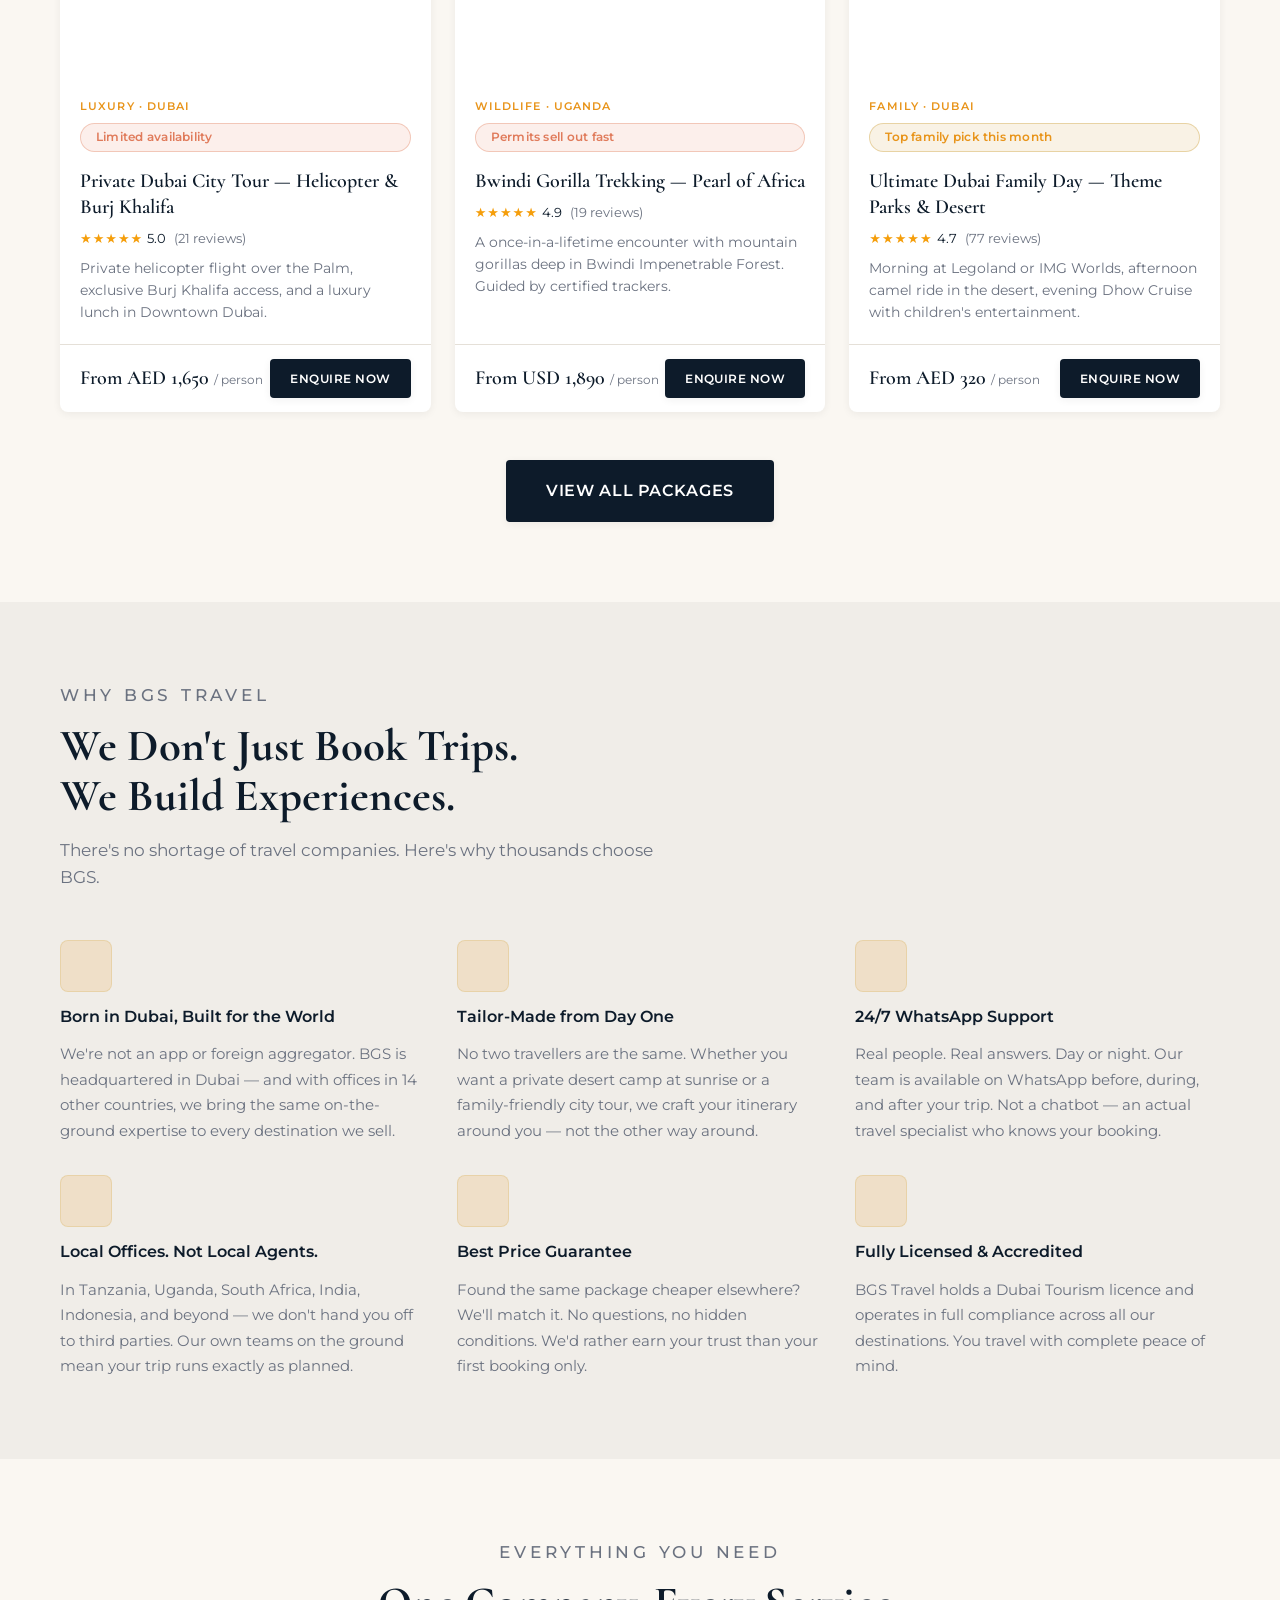
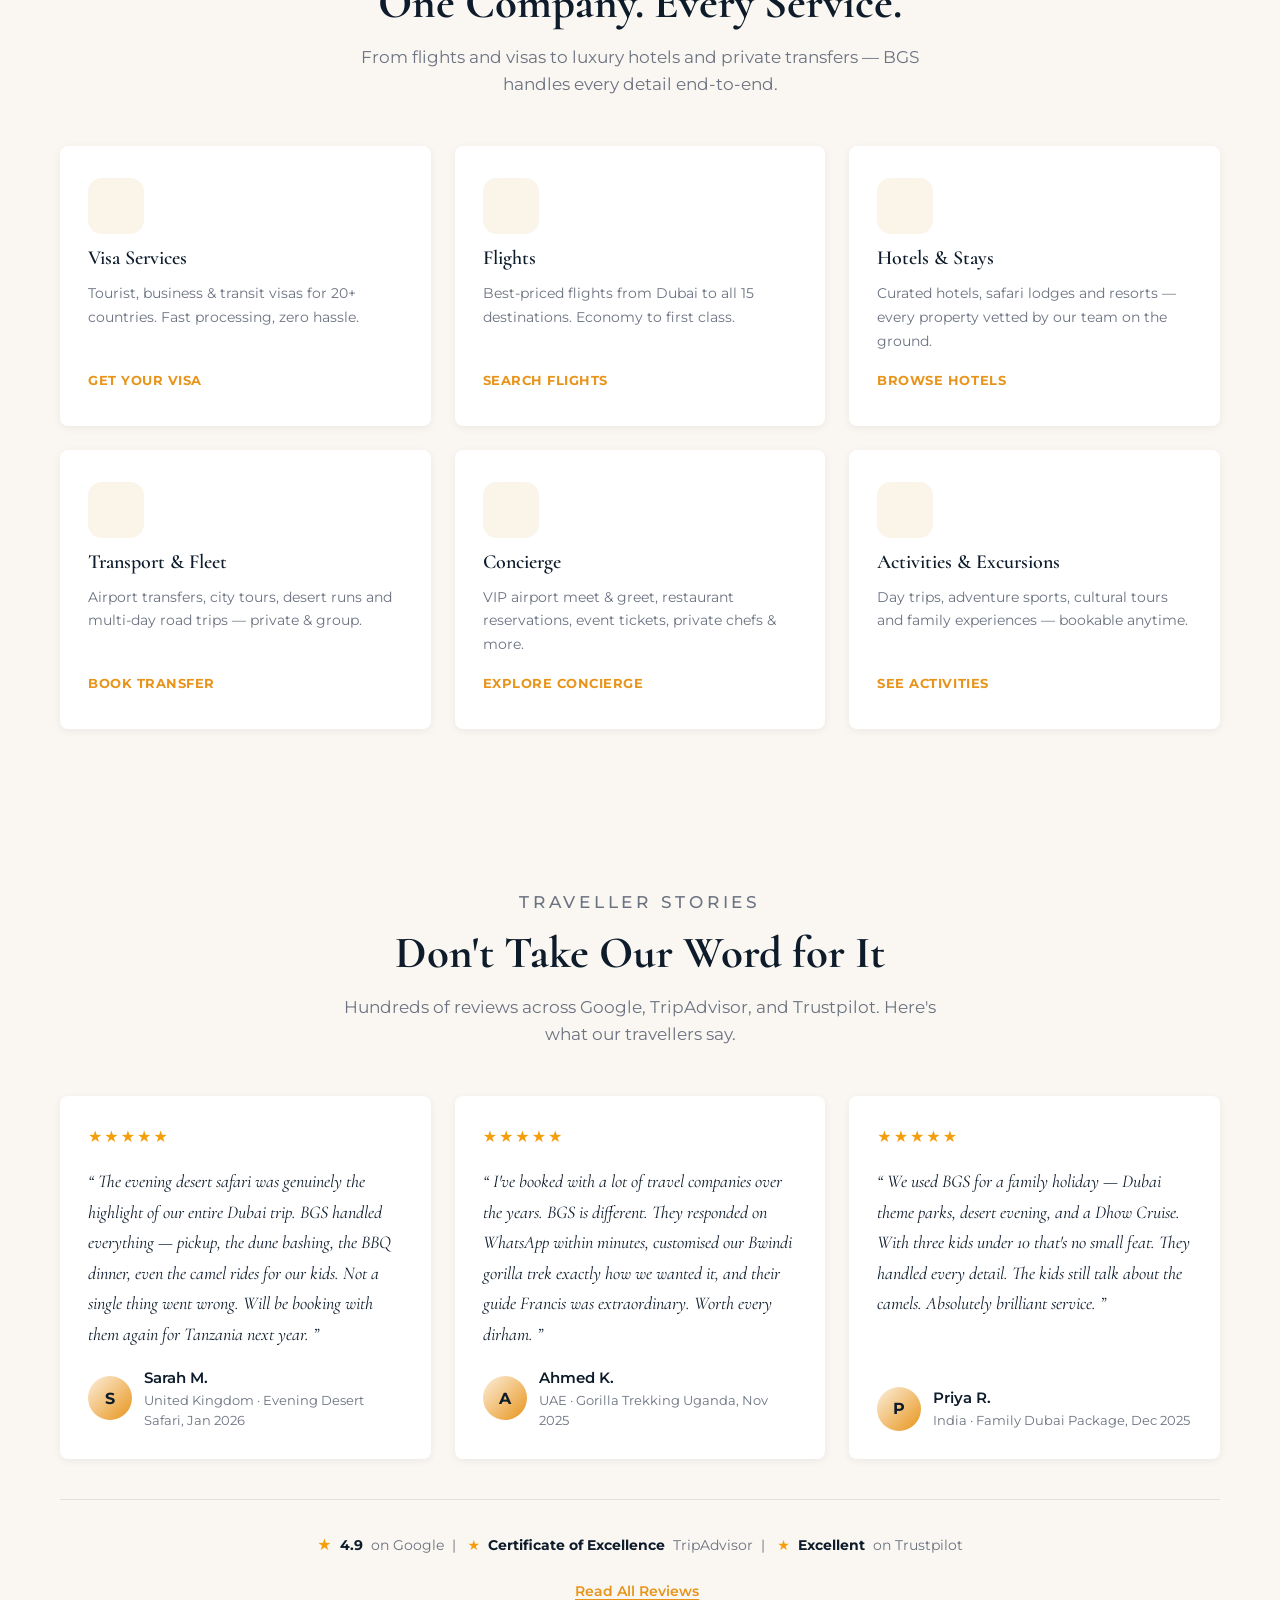
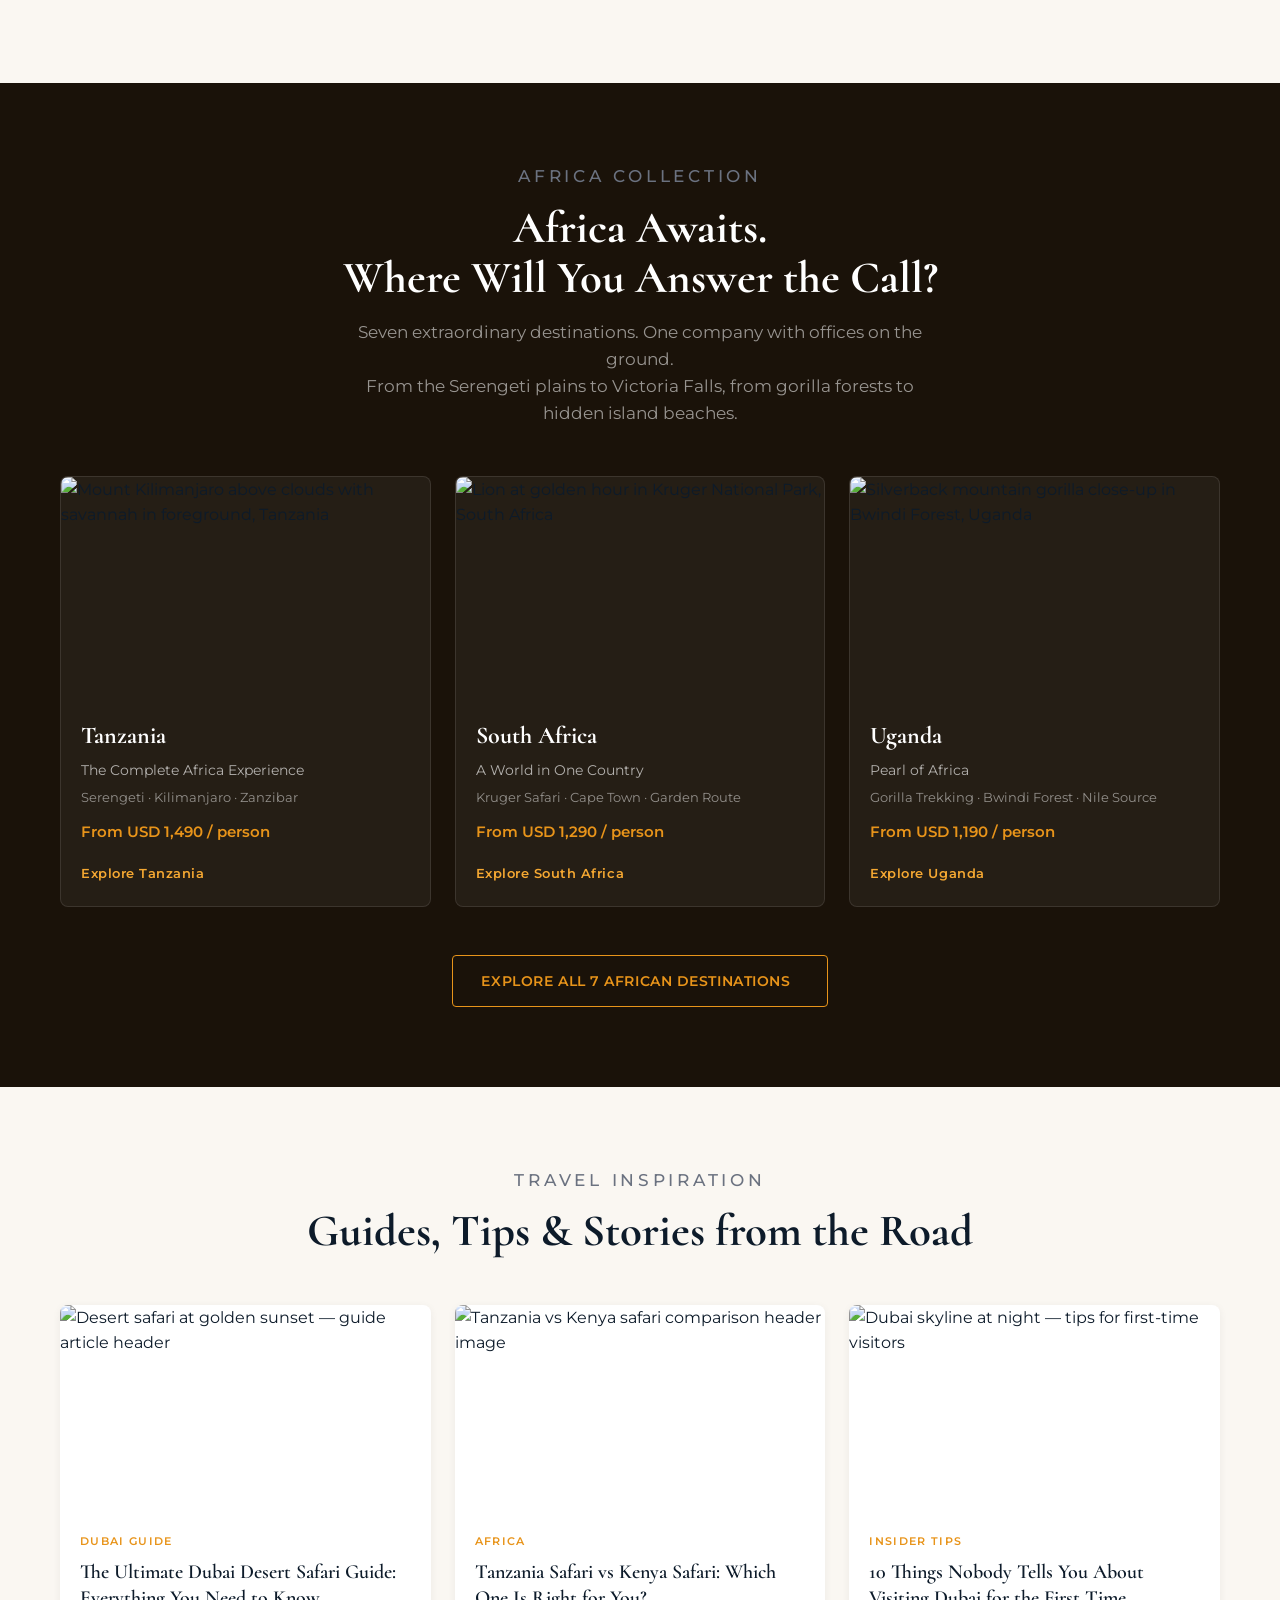
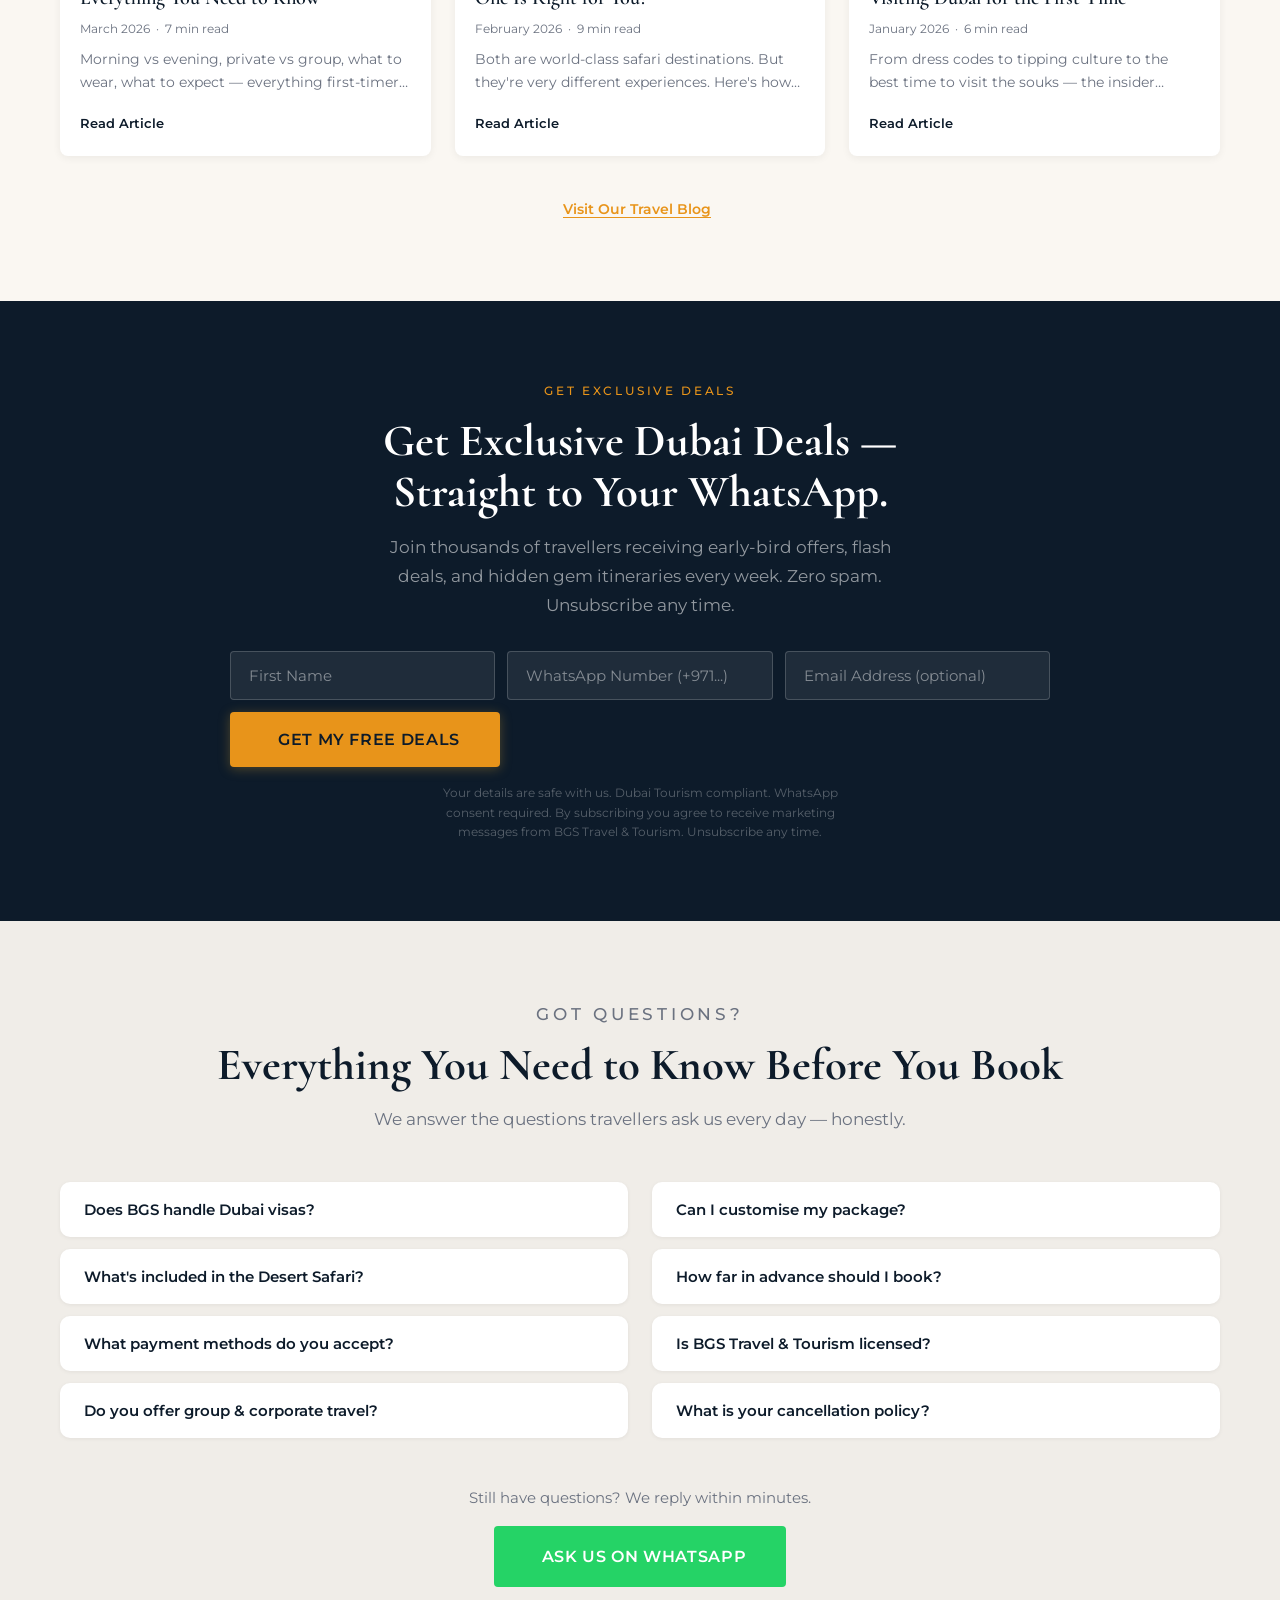
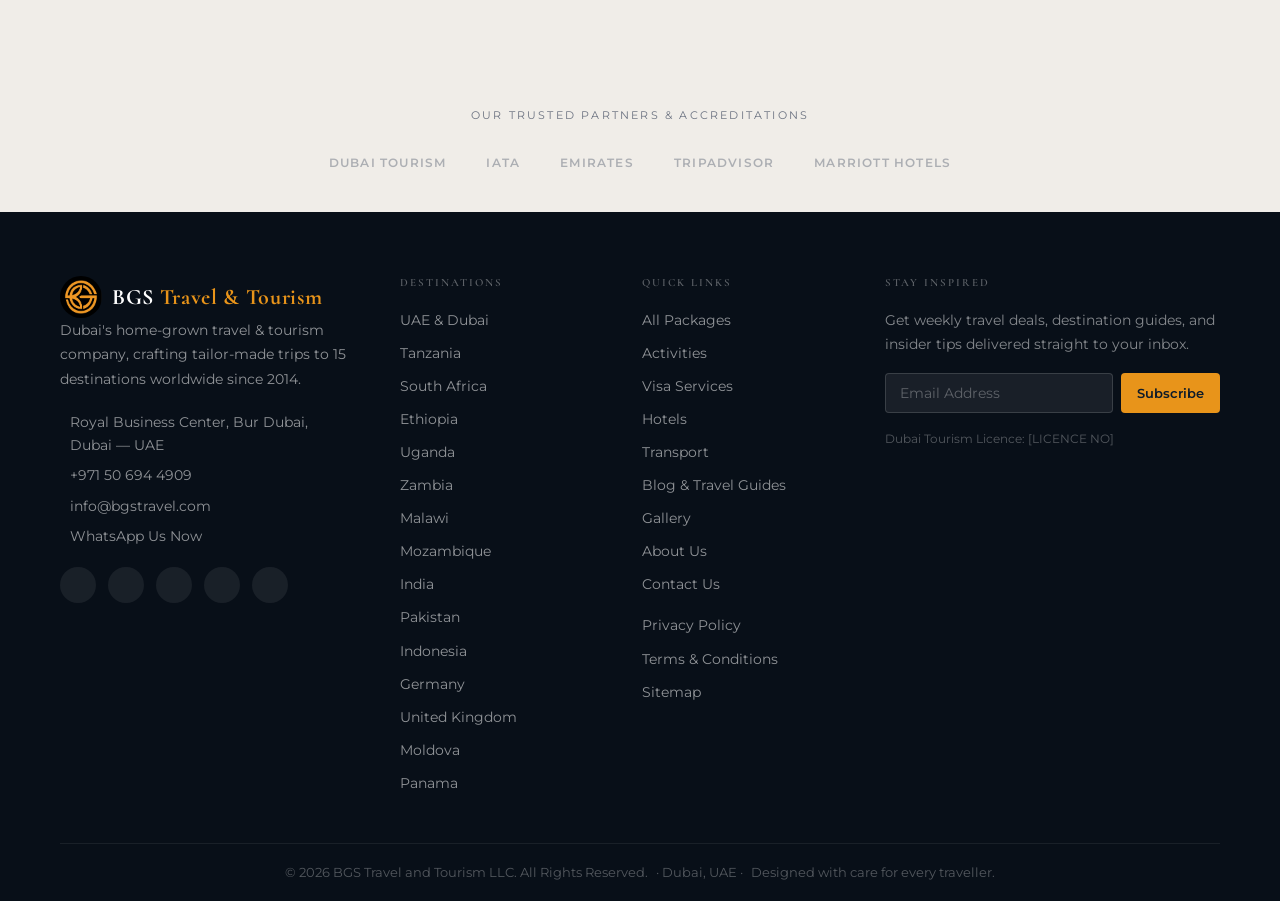
==== commit 2755beb0: "Fix Baku highlights — remove activity implications, focus on what's included" ====
--- a/src/index.html
+++ b/src/index.html
@@ -17,7 +17,7 @@
   <meta name="geo.region" content="AE-DU" />
   <meta name="geo.placename" content="Dubai, UAE" />
   <link rel="canonical" href="https://bgstravelandtourism.netlify.app/" />
-  <link rel="stylesheet" href="css/style.css?v=3" />
+  <link rel="stylesheet" href="css/style.css?v=4" />
   <link rel="icon" type="image/png" href="assets/images/BGS Logo white and black_1.png" />
   <link rel="apple-touch-icon" href="assets/images/BGS Logo white and black_1.png" />
   <!-- Remix Icons (free open source icon set) -->
@@ -450,14 +450,14 @@
         <div class="az-stats-row">
           <div class="az-stat"><span class="az-stat__num">1h 50m</span><span class="az-stat__lbl">Flight from Dubai</span></div>
           <div class="az-stat"><span class="az-stat__num">4 Days</span><span class="az-stat__lbl">3 Nights Package</span></div>
-          <div class="az-stat"><span class="az-stat__num">5-in-1</span><span class="az-stat__lbl">Everything Included</span></div>
+          <div class="az-stat"><span class="az-stat__num">5</span><span class="az-stat__lbl">Things Included</span></div>
         </div>
 
         <ul class="az-highlights">
-          <li><i class="ri-checkbox-circle-fill"></i> Iconic Flame Towers &amp; Old City (UNESCO)</li>
-          <li><i class="ri-checkbox-circle-fill"></i> Caspian Sea &amp; local cuisine experiences</li>
-          <li><i class="ri-checkbox-circle-fill"></i> Best value emerging destination from UAE</li>
-          <li><i class="ri-checkbox-circle-fill"></i> BGS-managed end-to-end — zero stress</li>
+          <li><i class="ri-checkbox-circle-fill"></i> Flights, hotel &amp; visa — all handled by BGS</li>
+          <li><i class="ri-checkbox-circle-fill"></i> Travel insurance included for full peace of mind</li>
+          <li><i class="ri-checkbox-circle-fill"></i> One fixed price — no hidden extras</li>
+          <li><i class="ri-checkbox-circle-fill"></i> WhatsApp support before, during &amp; after your trip</li>
         </ul>
       </div>
 
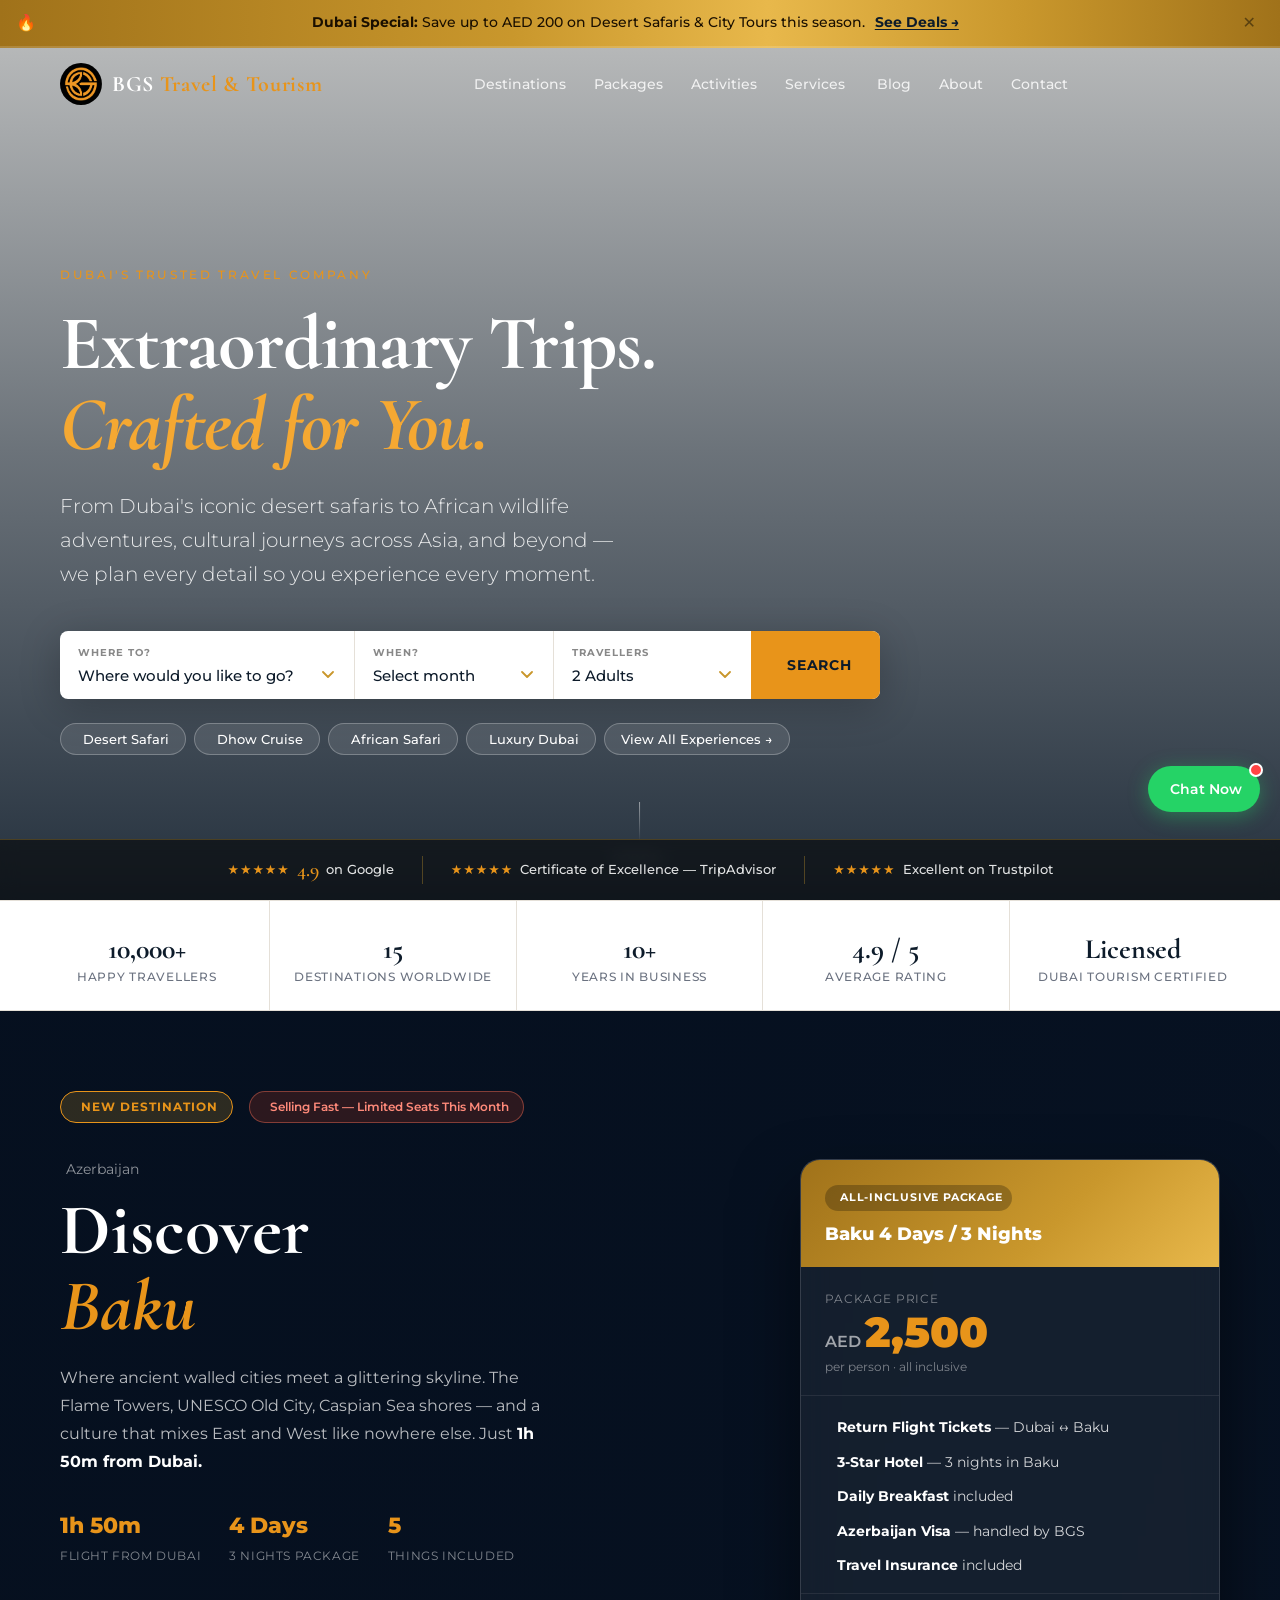
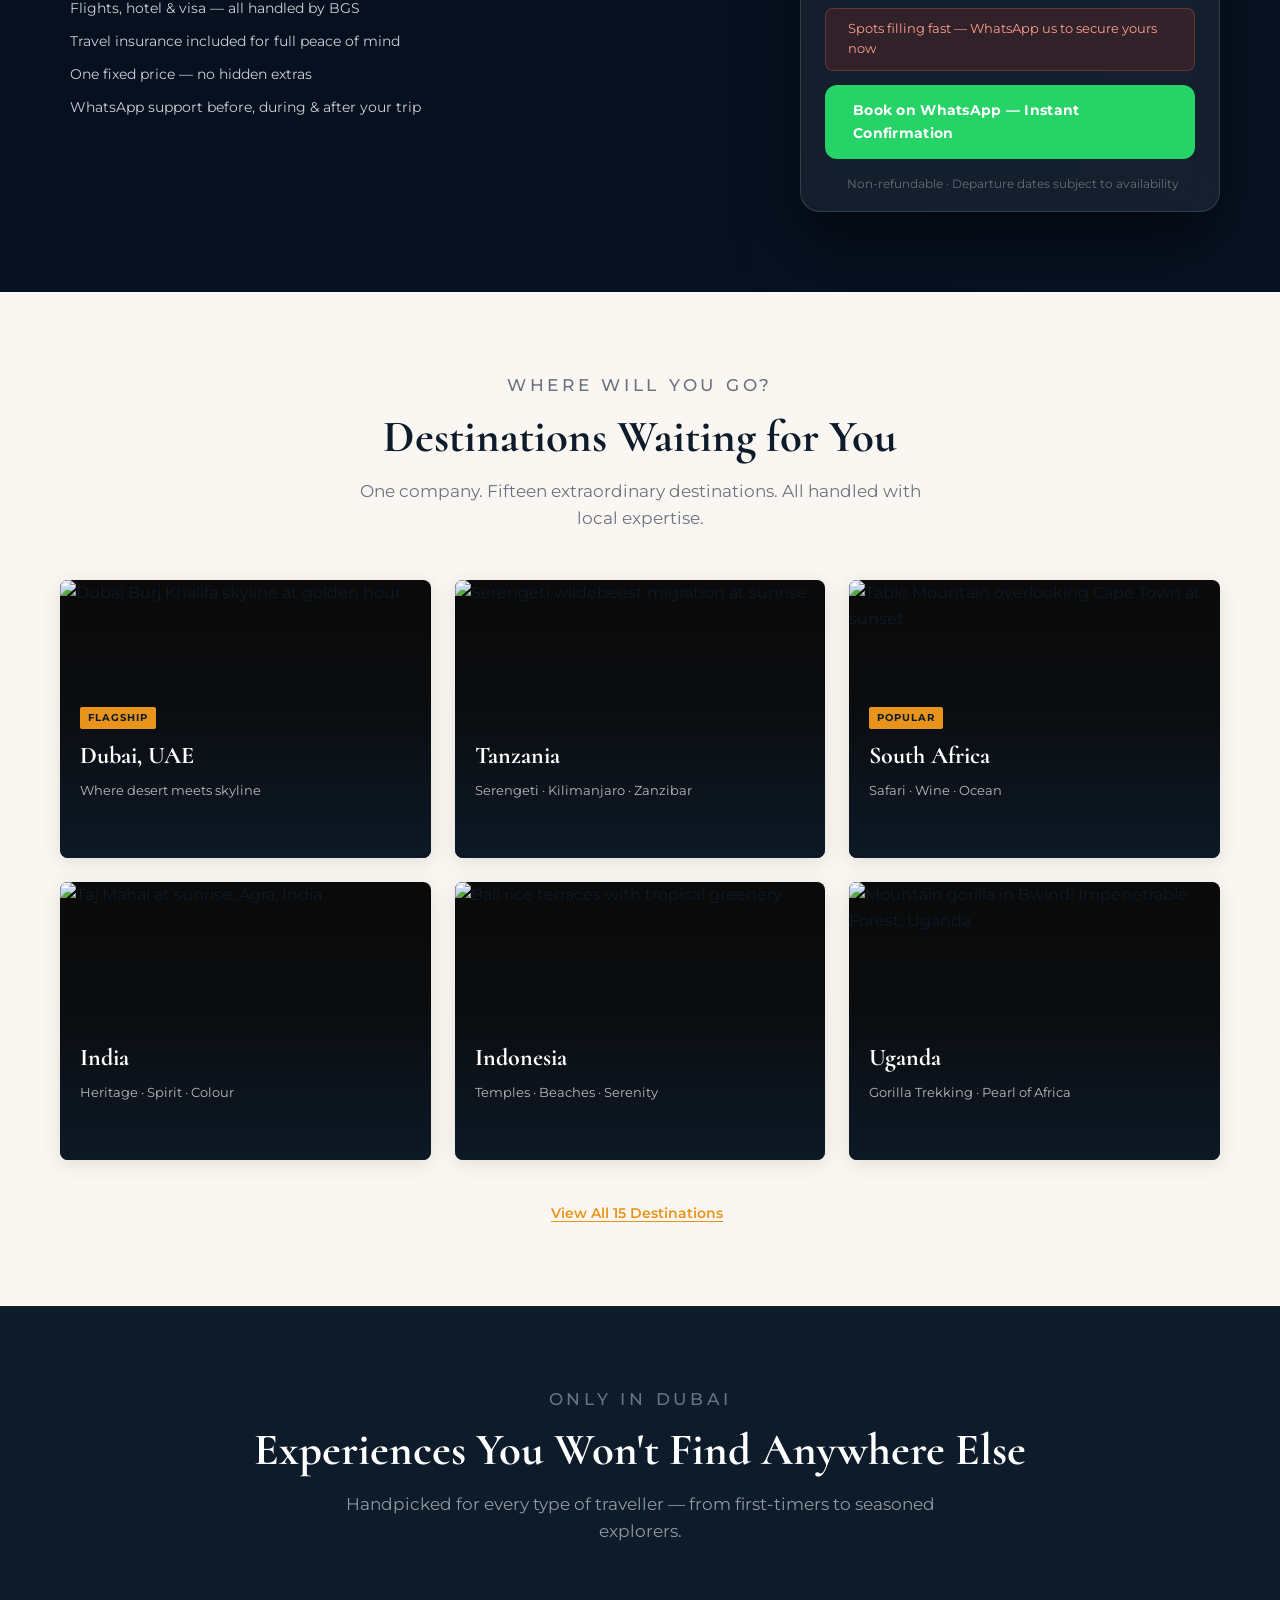
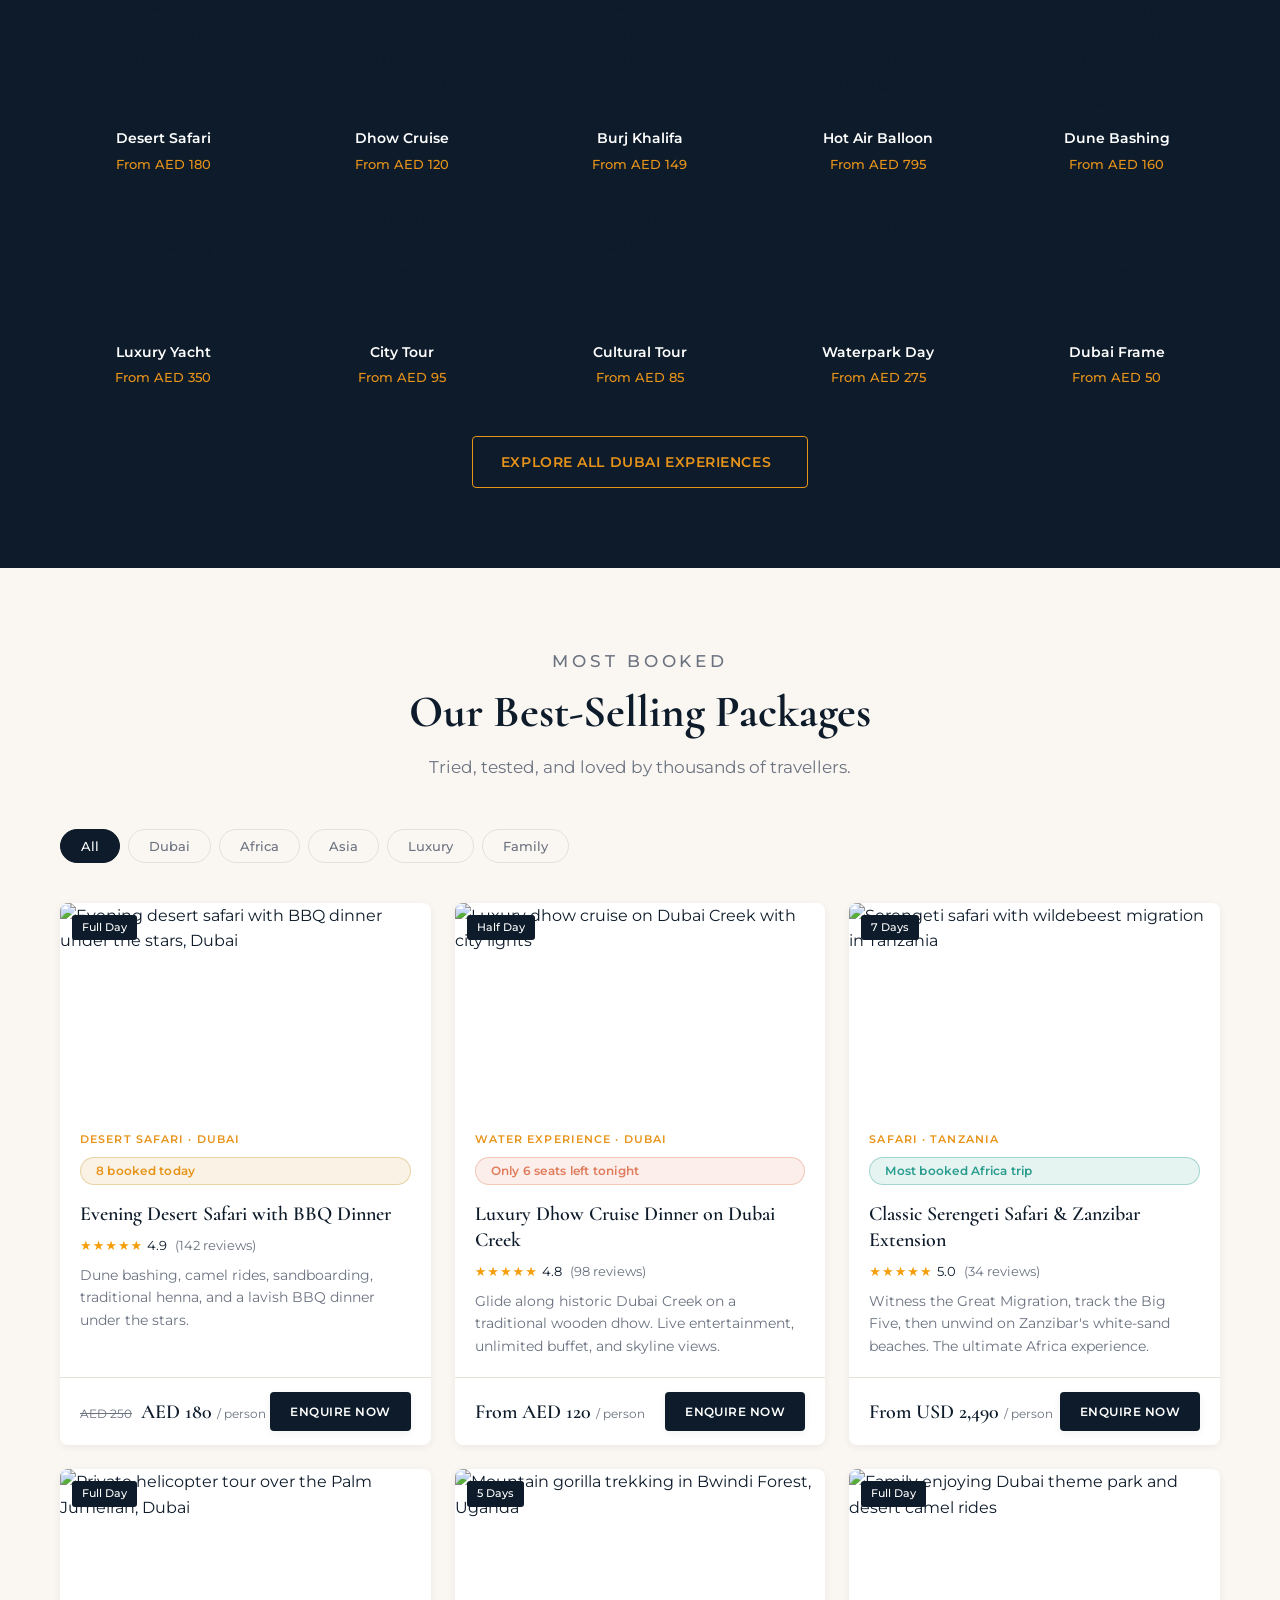
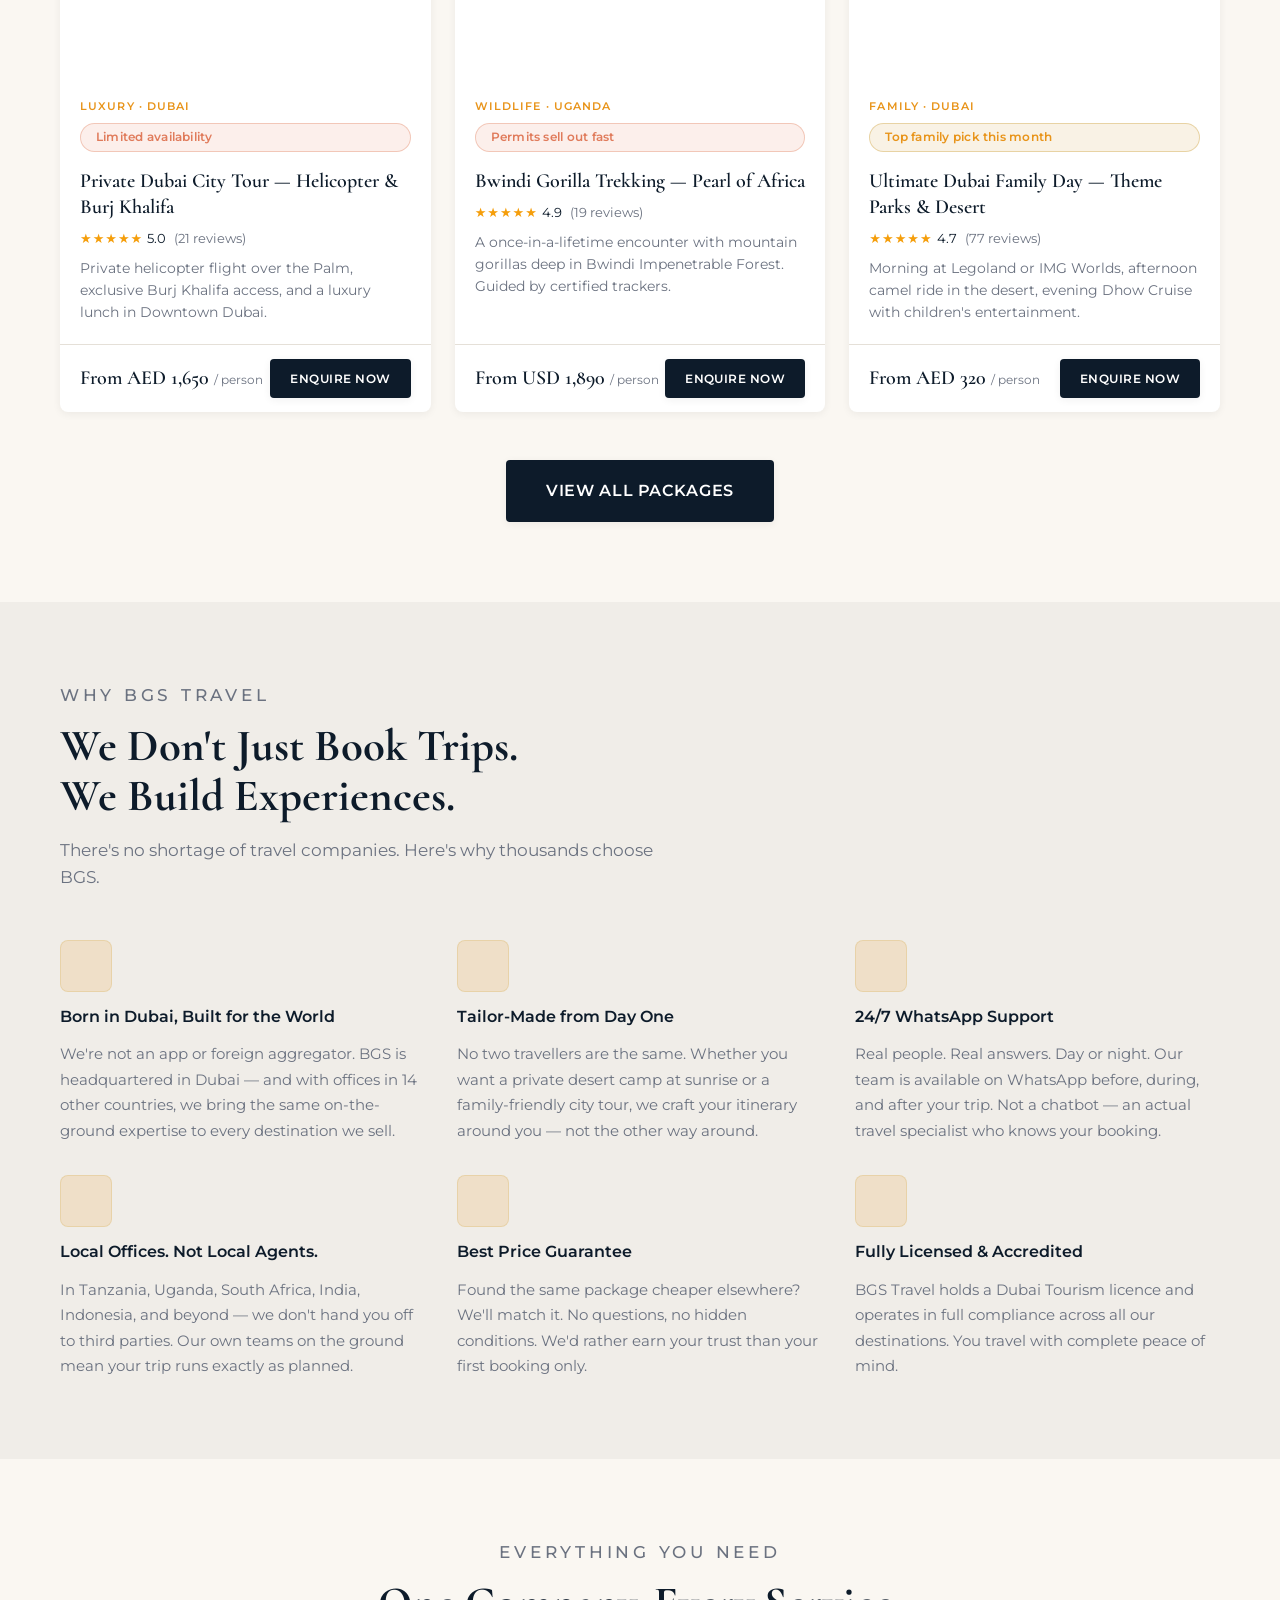
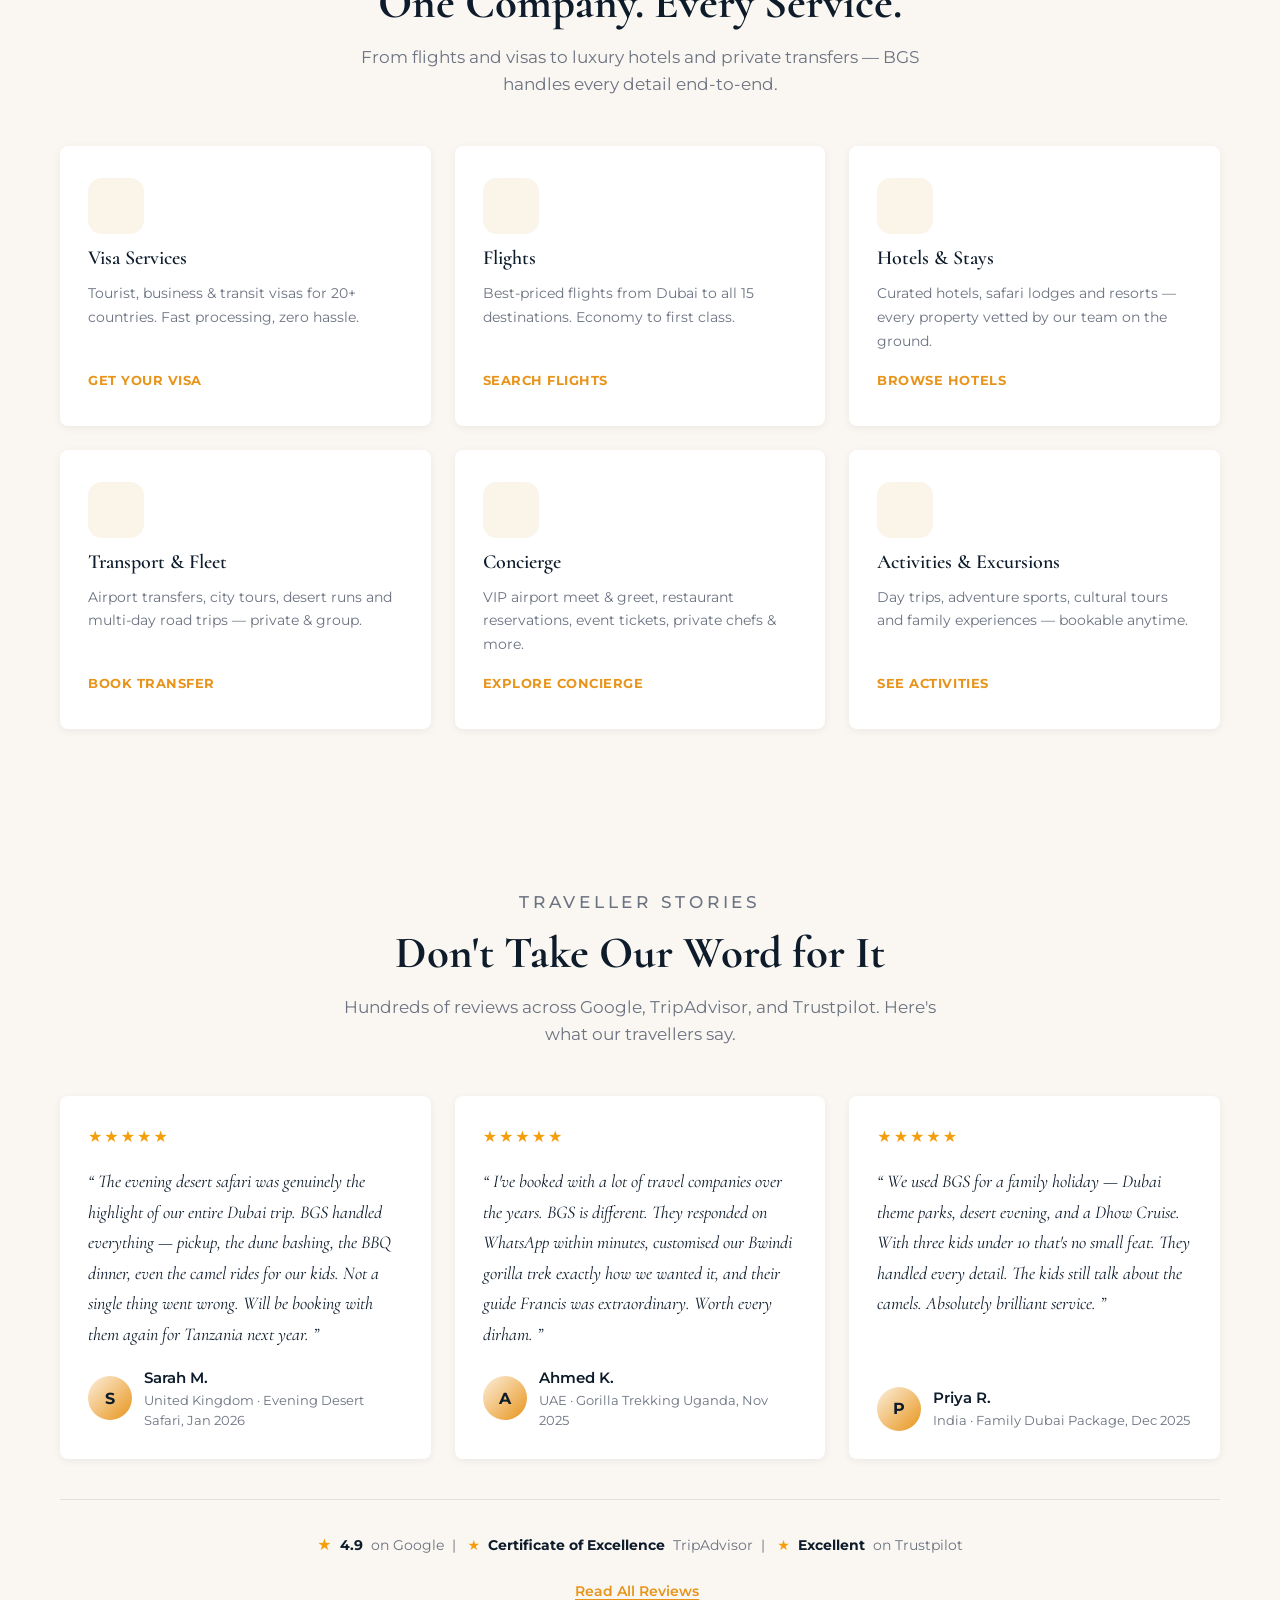
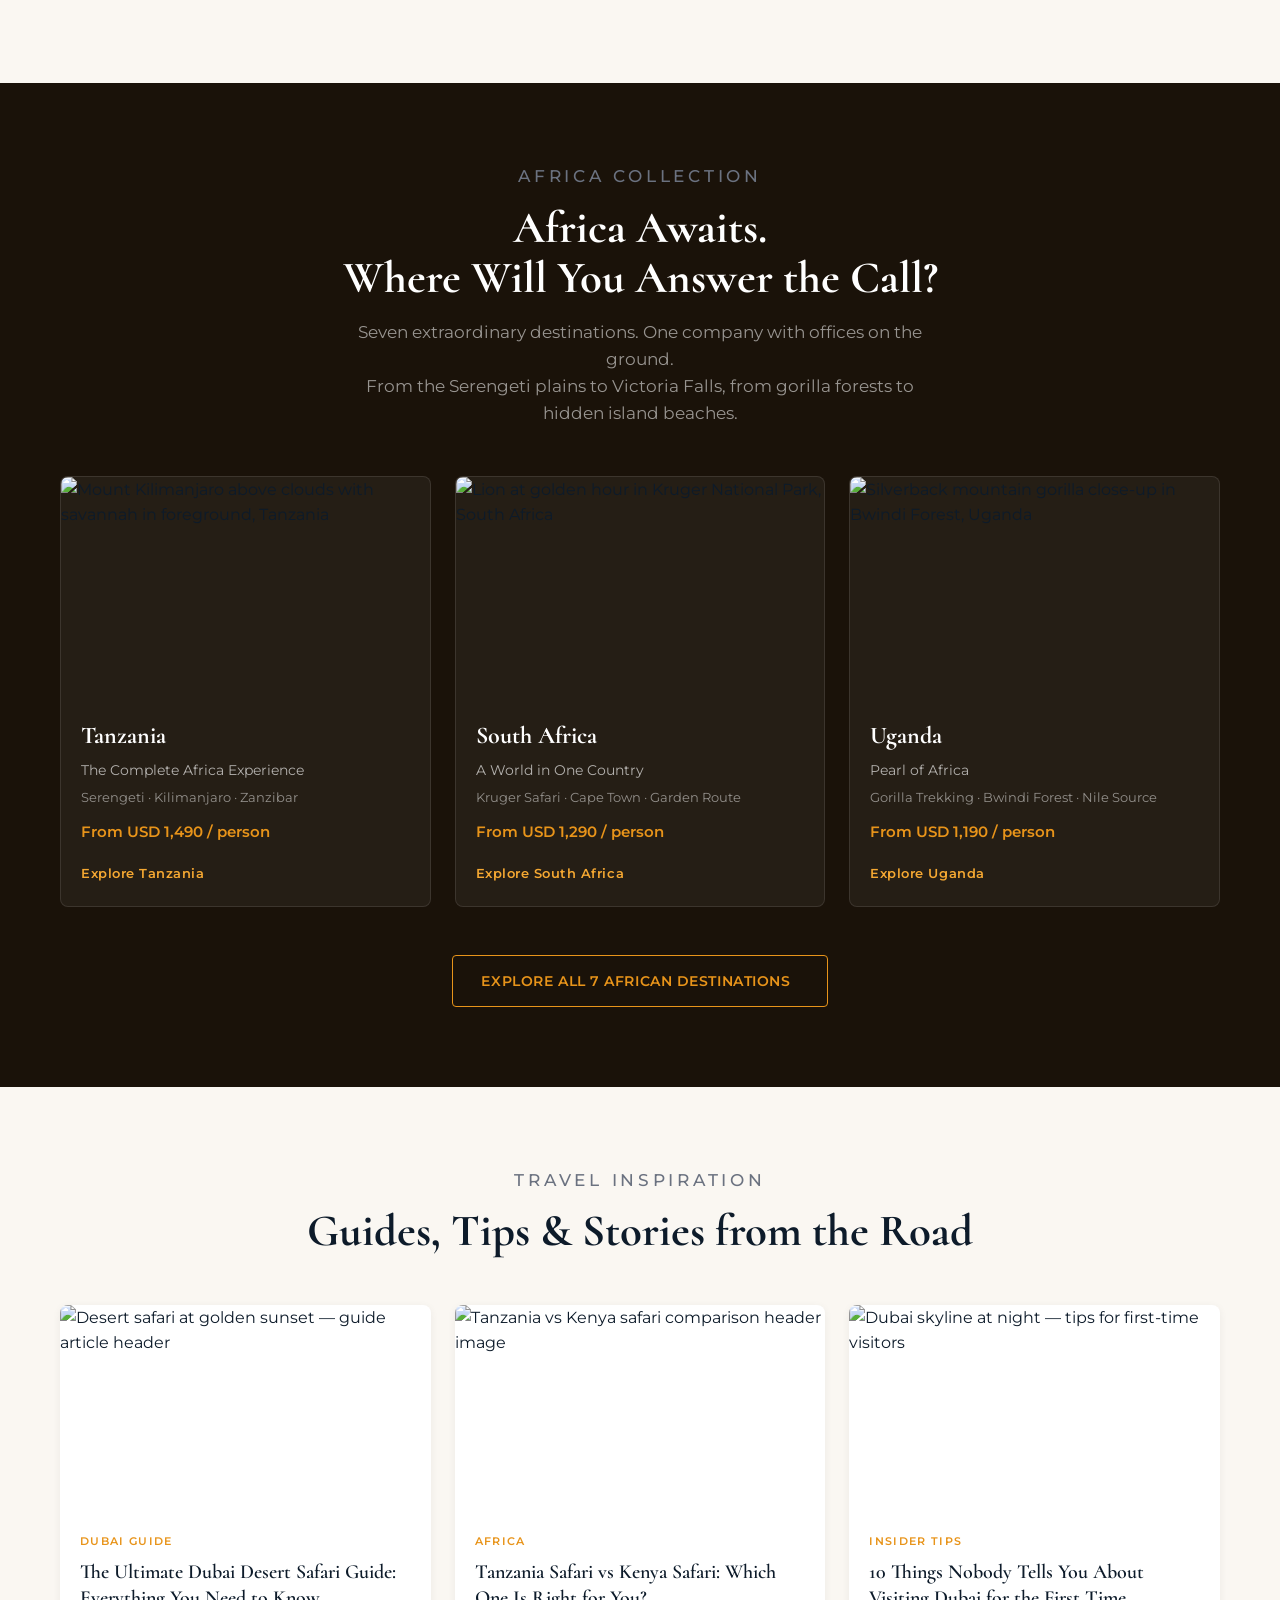
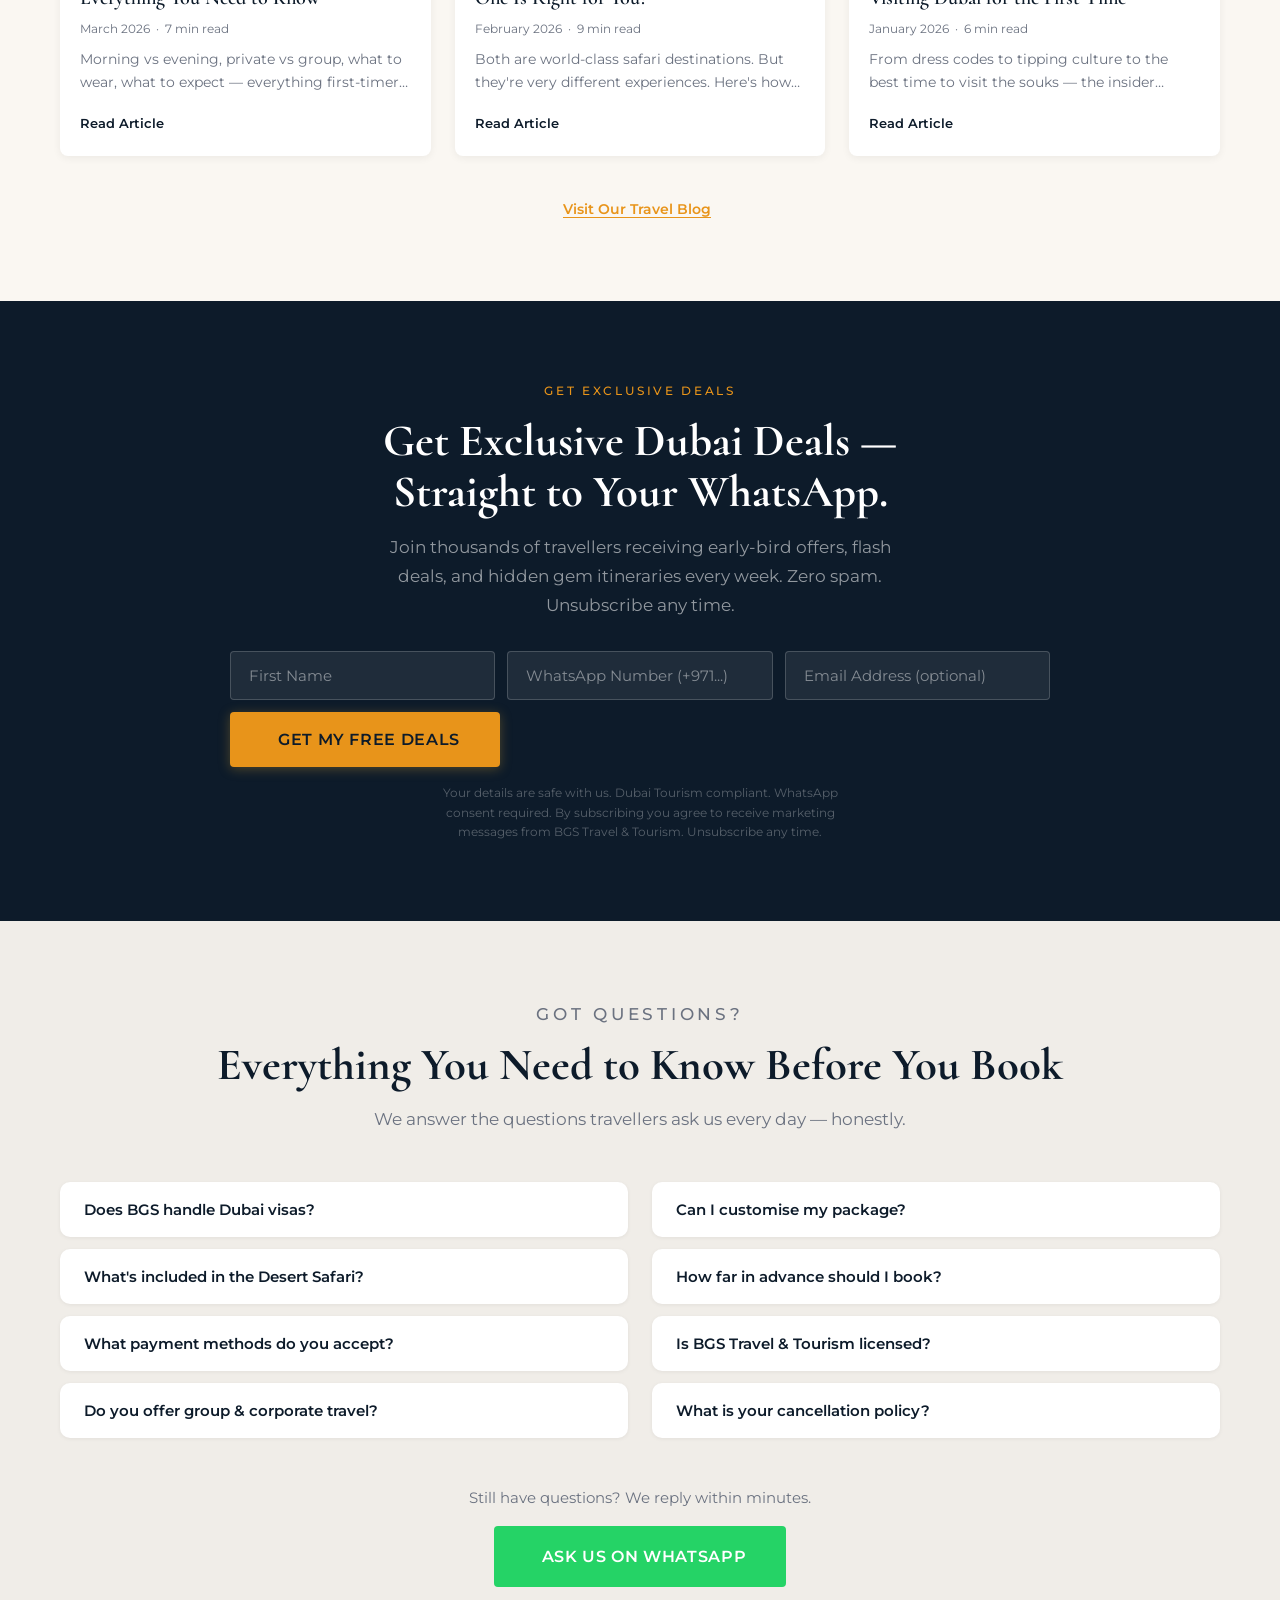
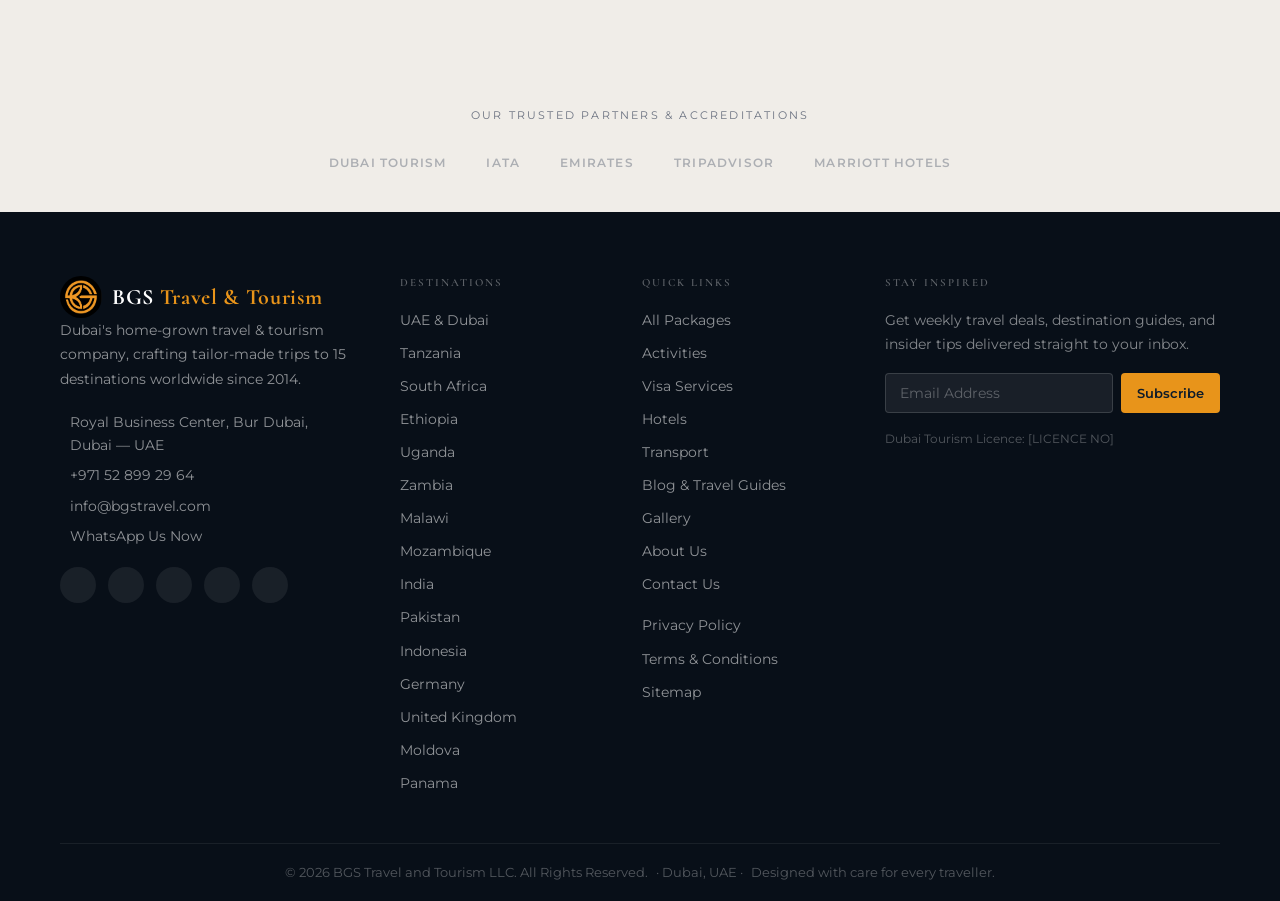
==== commit 6d057f5d: "Update all contact numbers to +971 52 899 29 64 across entire site" ====
--- a/src/index.html
+++ b/src/index.html
@@ -41,11 +41,11 @@
           "addressLocality": "Dubai",
           "addressCountry": "AE"
         },
-        "telephone": "+971506944909",
+        "telephone": "+971528992964",
         "email": "info@bgstravel.com",
         "contactPoint": {
           "@type": "ContactPoint",
-          "telephone": "+971506944909",
+          "telephone": "+971528992964",
           "contactType": "customer service",
           "availableLanguage": ["English", "Arabic", "Hindi", "Urdu"]
         },
@@ -87,7 +87,7 @@
             "name": "How do I book a desert safari in Dubai?",
             "acceptedAnswer": {
               "@type": "Answer",
-              "text": "Simply WhatsApp us on +971 50 694 4909 or use our online booking form. We offer morning, evening, and overnight desert safari options with pickup from all Dubai hotels."
+              "text": "Simply WhatsApp us on +971 52 899 29 64 or use our online booking form. We offer morning, evening, and overnight desert safari options with pickup from all Dubai hotels."
             }
           },
           {
@@ -180,7 +180,7 @@
 
     <!-- Actions -->
     <div class="nav__actions">
-      <a href="https://wa.me/971506944909?text=Hi%20BGS%20Travel%2C%20I%27d%20like%20to%20plan%20a%20trip"
+      <a href="https://wa.me/971528992964?text=Hi%20BGS%20Travel%2C%20I%27d%20like%20to%20plan%20a%20trip"
          class="btn btn--primary btn--sm"
          target="_blank"
          rel="noopener noreferrer"
@@ -233,7 +233,7 @@
   </nav>
 
   <div class="nav__drawer-cta">
-    <a href="https://wa.me/971506944909?text=Hi%20BGS%20Travel%2C%20I%27d%20like%20to%20plan%20a%20trip"
+    <a href="https://wa.me/971528992964?text=Hi%20BGS%20Travel%2C%20I%27d%20like%20to%20plan%20a%20trip"
        class="btn btn--primary btn--full"
        target="_blank" rel="noopener noreferrer">
       <i class="ri-whatsapp-line"></i> Book Now on WhatsApp
@@ -1387,7 +1387,7 @@
 
     <div class="text-center" style="margin-top:48px;">
       <p style="color:var(--text-muted);font-size:0.9375rem;margin-bottom:16px;">Still have questions? We reply within minutes.</p>
-      <a href="https://wa.me/971506944909?text=Hi%20BGS%20Travel%2C%20I%20have%20a%20question%20about%20booking"
+      <a href="https://wa.me/971528992964?text=Hi%20BGS%20Travel%2C%20I%20have%20a%20question%20about%20booking"
          class="btn btn--whatsapp btn--lg" target="_blank" rel="noopener noreferrer">
         <i class="ri-whatsapp-line"></i> Ask Us on WhatsApp
       </a>
@@ -1437,7 +1437,7 @@
           </div>
           <div class="footer__contact-item">
             <i class="ri-phone-line" style="color:var(--gold);"></i>
-            <a href="tel:+971506944909">+971 50 694 4909</a>
+            <a href="tel:+971528992964">+971 52 899 29 64</a>
           </div>
           <div class="footer__contact-item">
             <i class="ri-mail-line" style="color:var(--gold);"></i>
@@ -1445,7 +1445,7 @@
           </div>
           <div class="footer__contact-item">
             <i class="ri-whatsapp-line" style="color:var(--whatsapp);"></i>
-            <a href="https://wa.me/971506944909" target="_blank" rel="noopener noreferrer">WhatsApp Us Now</a>
+            <a href="https://wa.me/971528992964" target="_blank" rel="noopener noreferrer">WhatsApp Us Now</a>
           </div>
         </div>
 
@@ -1562,7 +1562,7 @@
      STICKY MOBILE BOTTOM BAR
      ============================================================ -->
 <div class="sticky-bar" role="navigation" aria-label="Mobile quick actions">
-  <a href="https://wa.me/971506944909?text=Hi%20BGS%20Travel%2C%20I%27d%20like%20to%20book%20a%20trip"
+  <a href="https://wa.me/971528992964?text=Hi%20BGS%20Travel%2C%20I%27d%20like%20to%20book%20a%20trip"
      class="sticky-bar__btn sticky-bar__btn--wa"
      target="_blank" rel="noopener noreferrer"
      aria-label="Chat with us on WhatsApp">
@@ -1576,7 +1576,7 @@
 <!-- ============================================================
      FLOATING WHATSAPP FAB (desktop only — mobile has sticky bar)
      ============================================================ -->
-<a href="https://wa.me/971506944909?text=Hi%20BGS%20Travel%20%26%20Tourism%2C%20I%27d%20like%20to%20enquire%20about%20a%20trip"
+<a href="https://wa.me/971528992964?text=Hi%20BGS%20Travel%20%26%20Tourism%2C%20I%27d%20like%20to%20enquire%20about%20a%20trip"
    class="wa-fab" id="waFab" target="_blank" rel="noopener noreferrer"
    aria-label="Chat with BGS Travel on WhatsApp">
   <i class="ri-whatsapp-line wa-fab__icon"></i>
